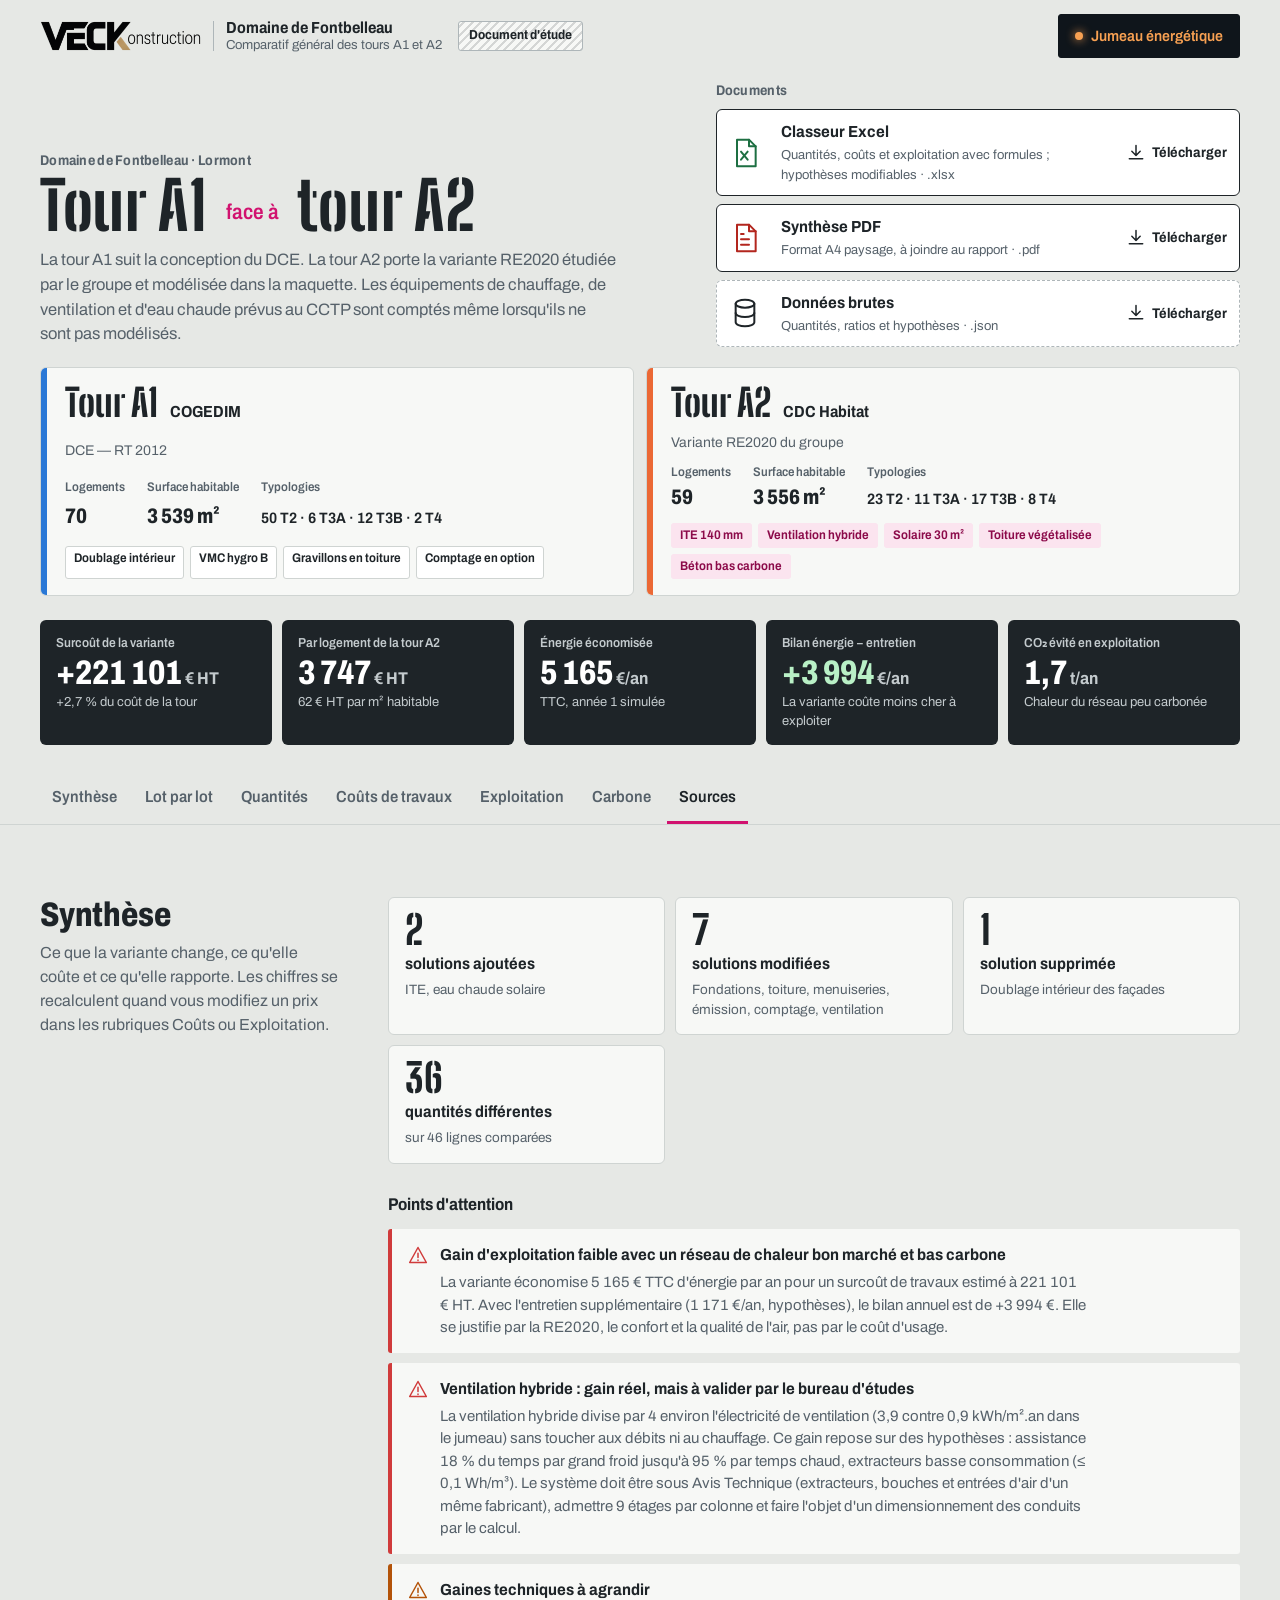
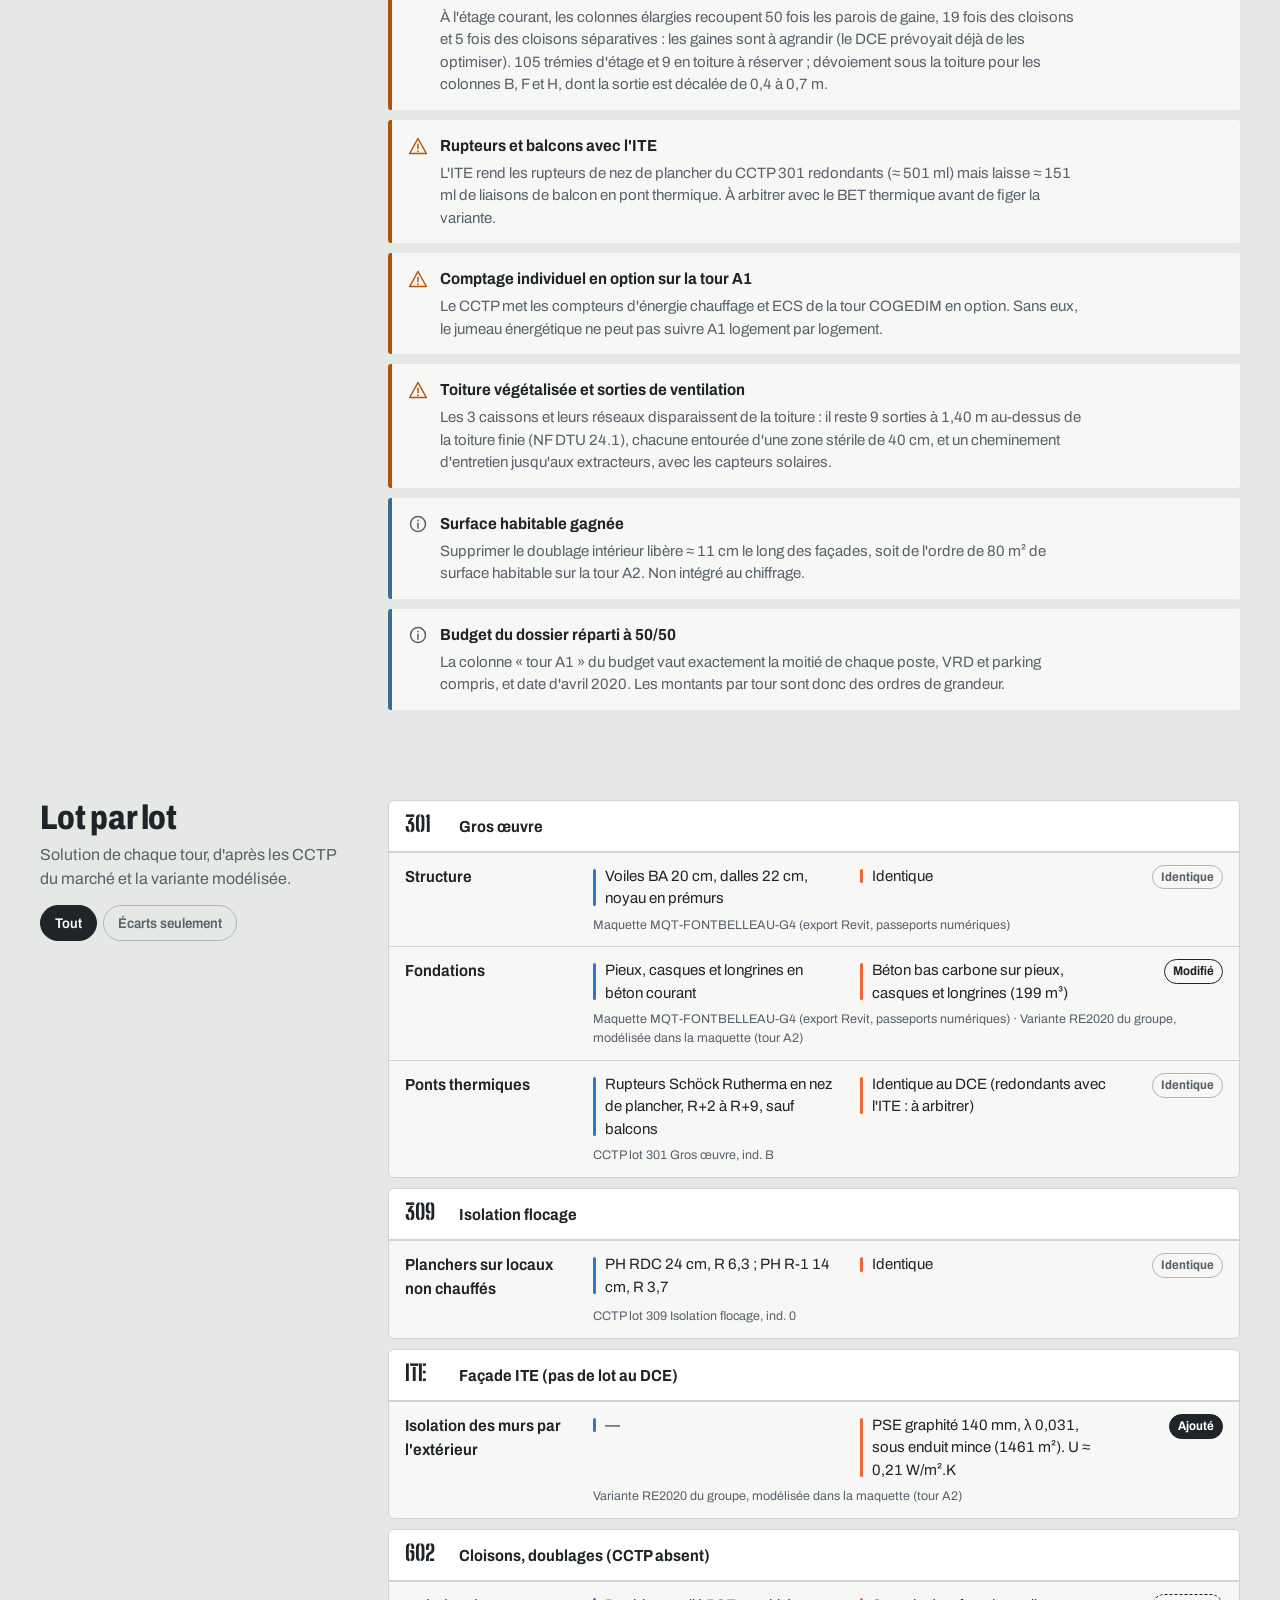
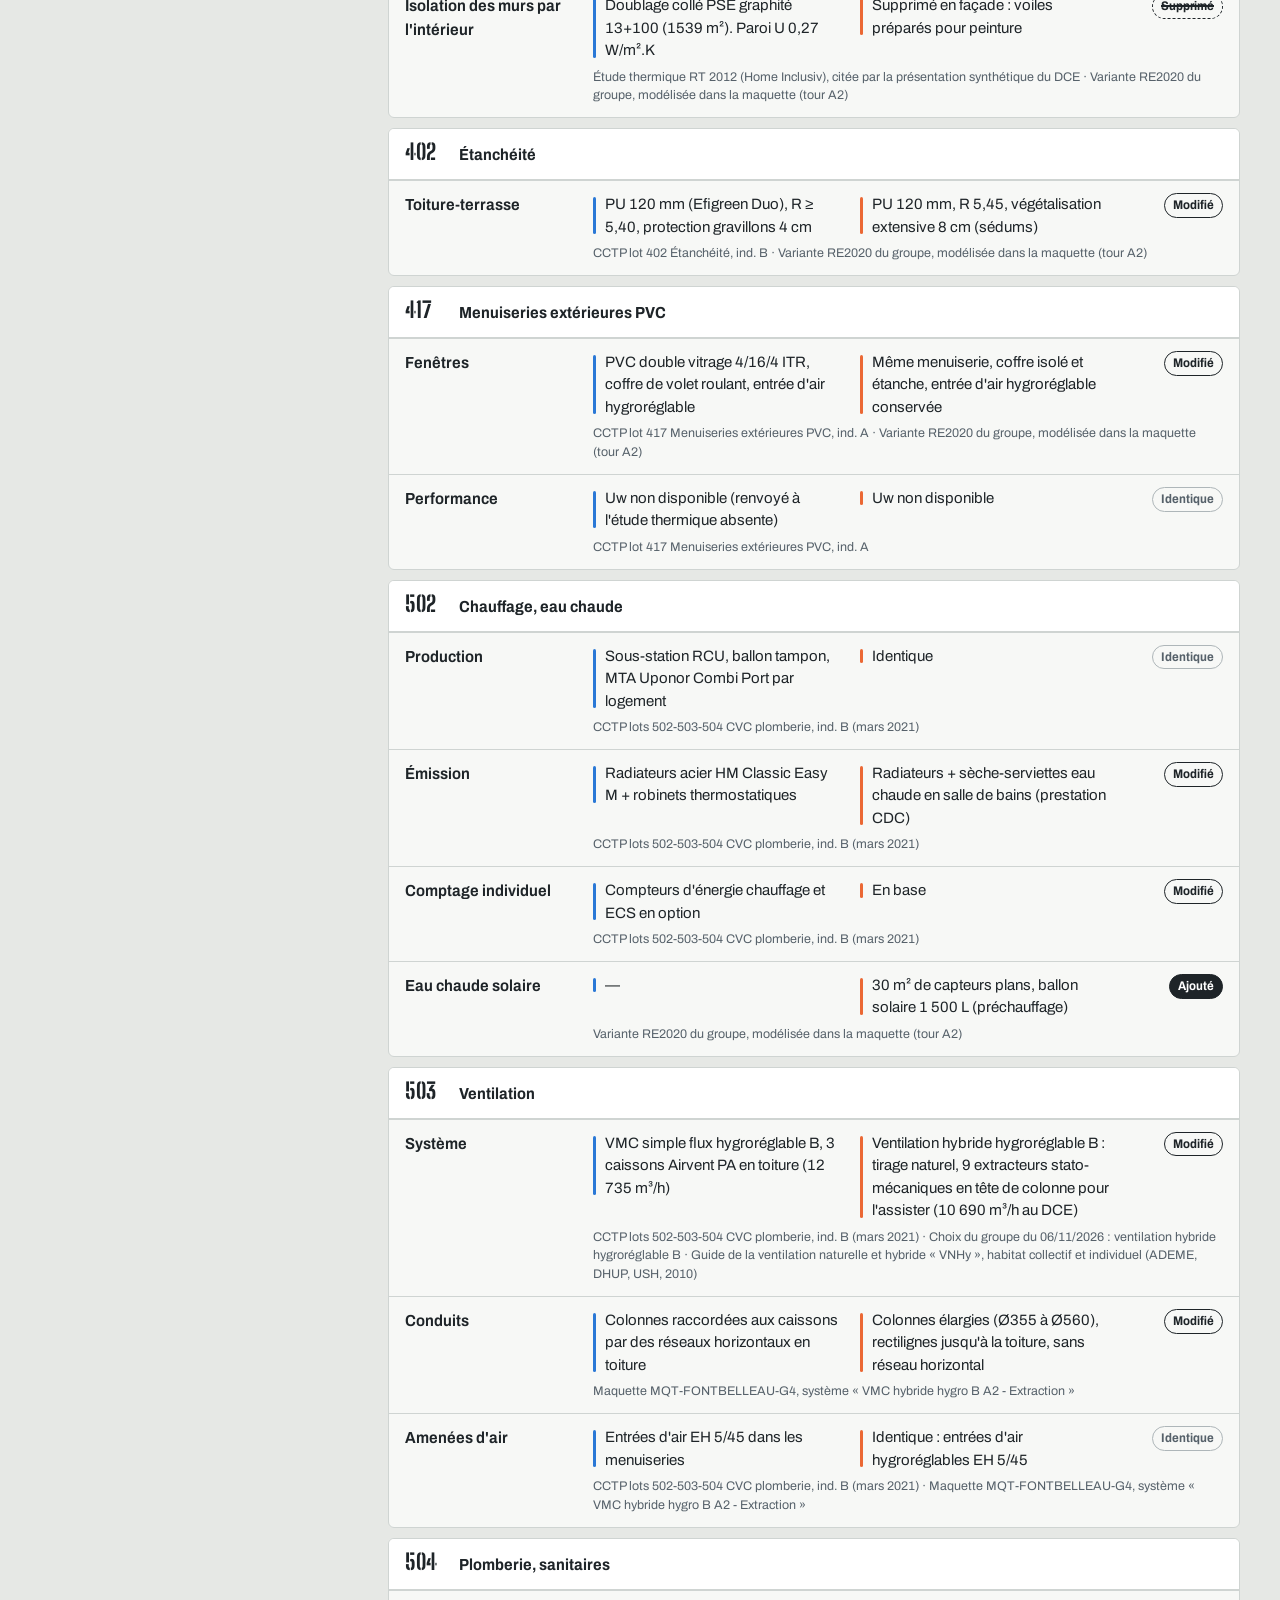
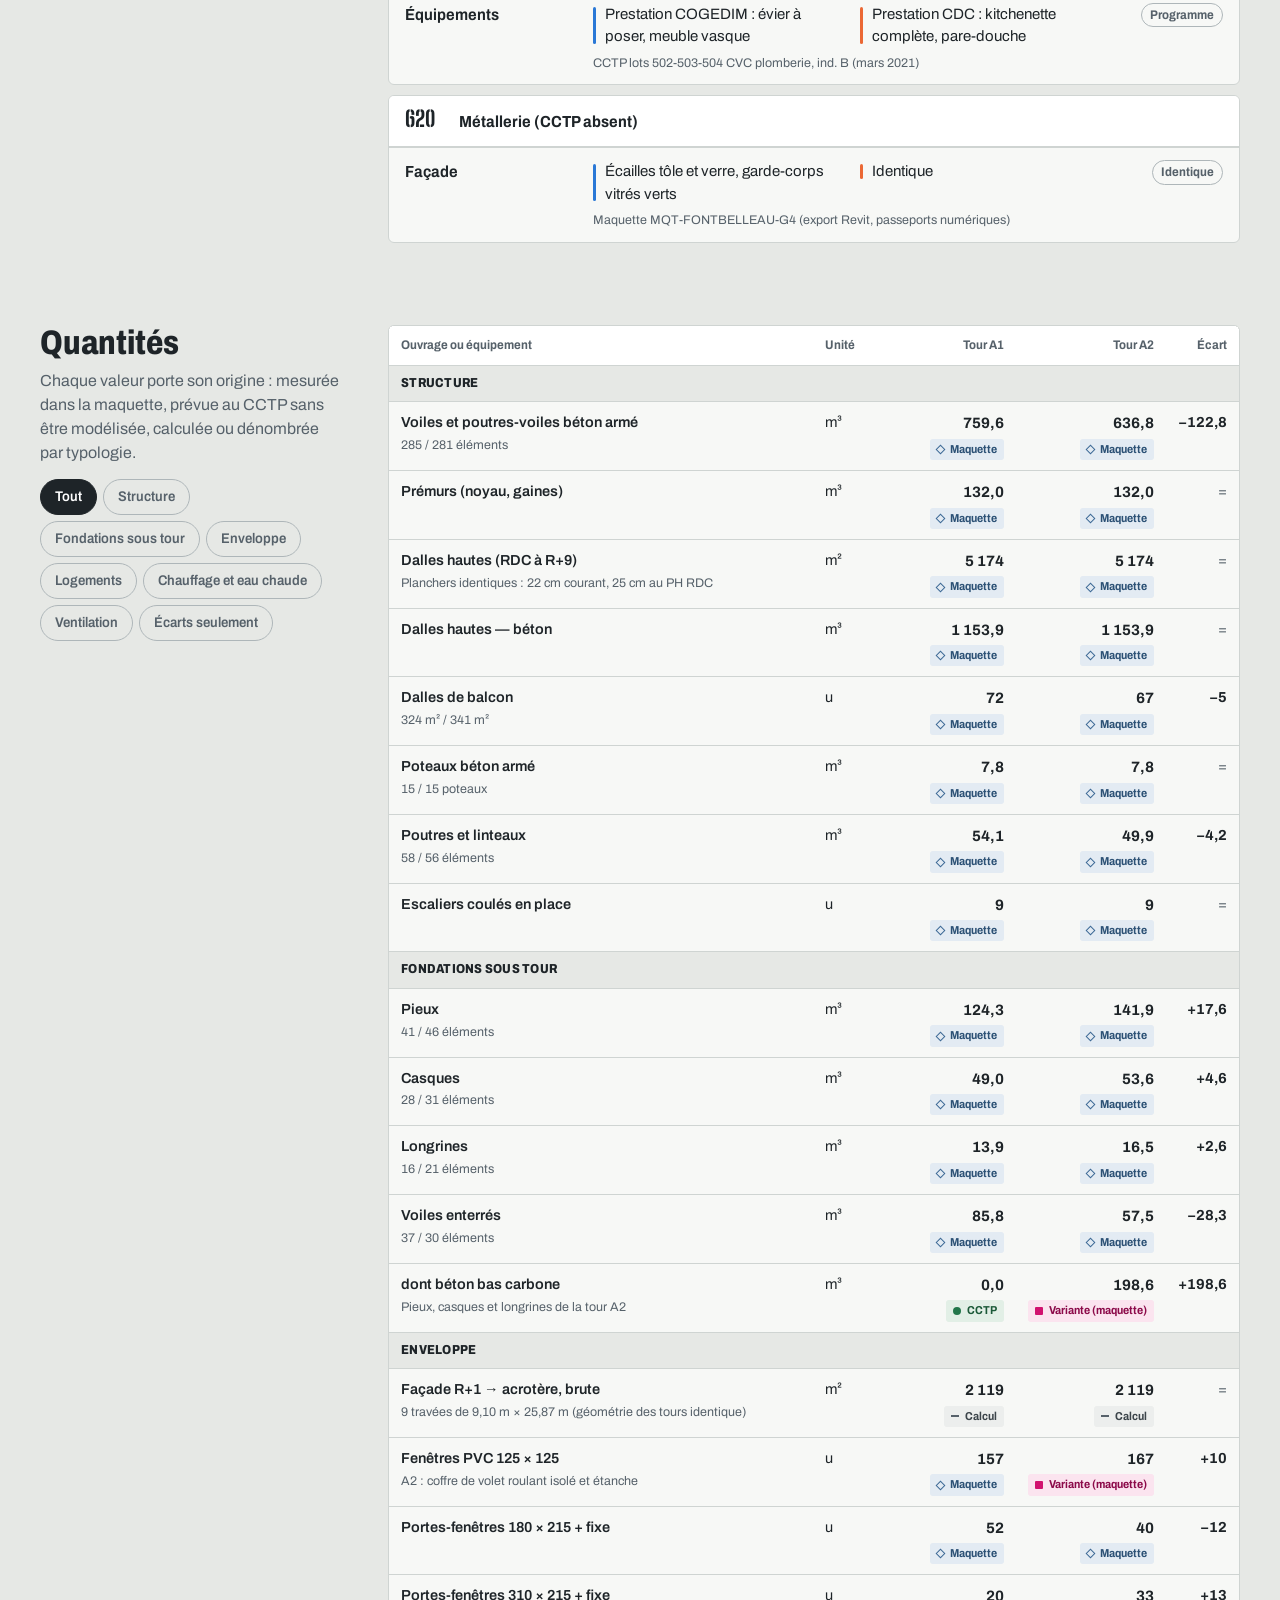
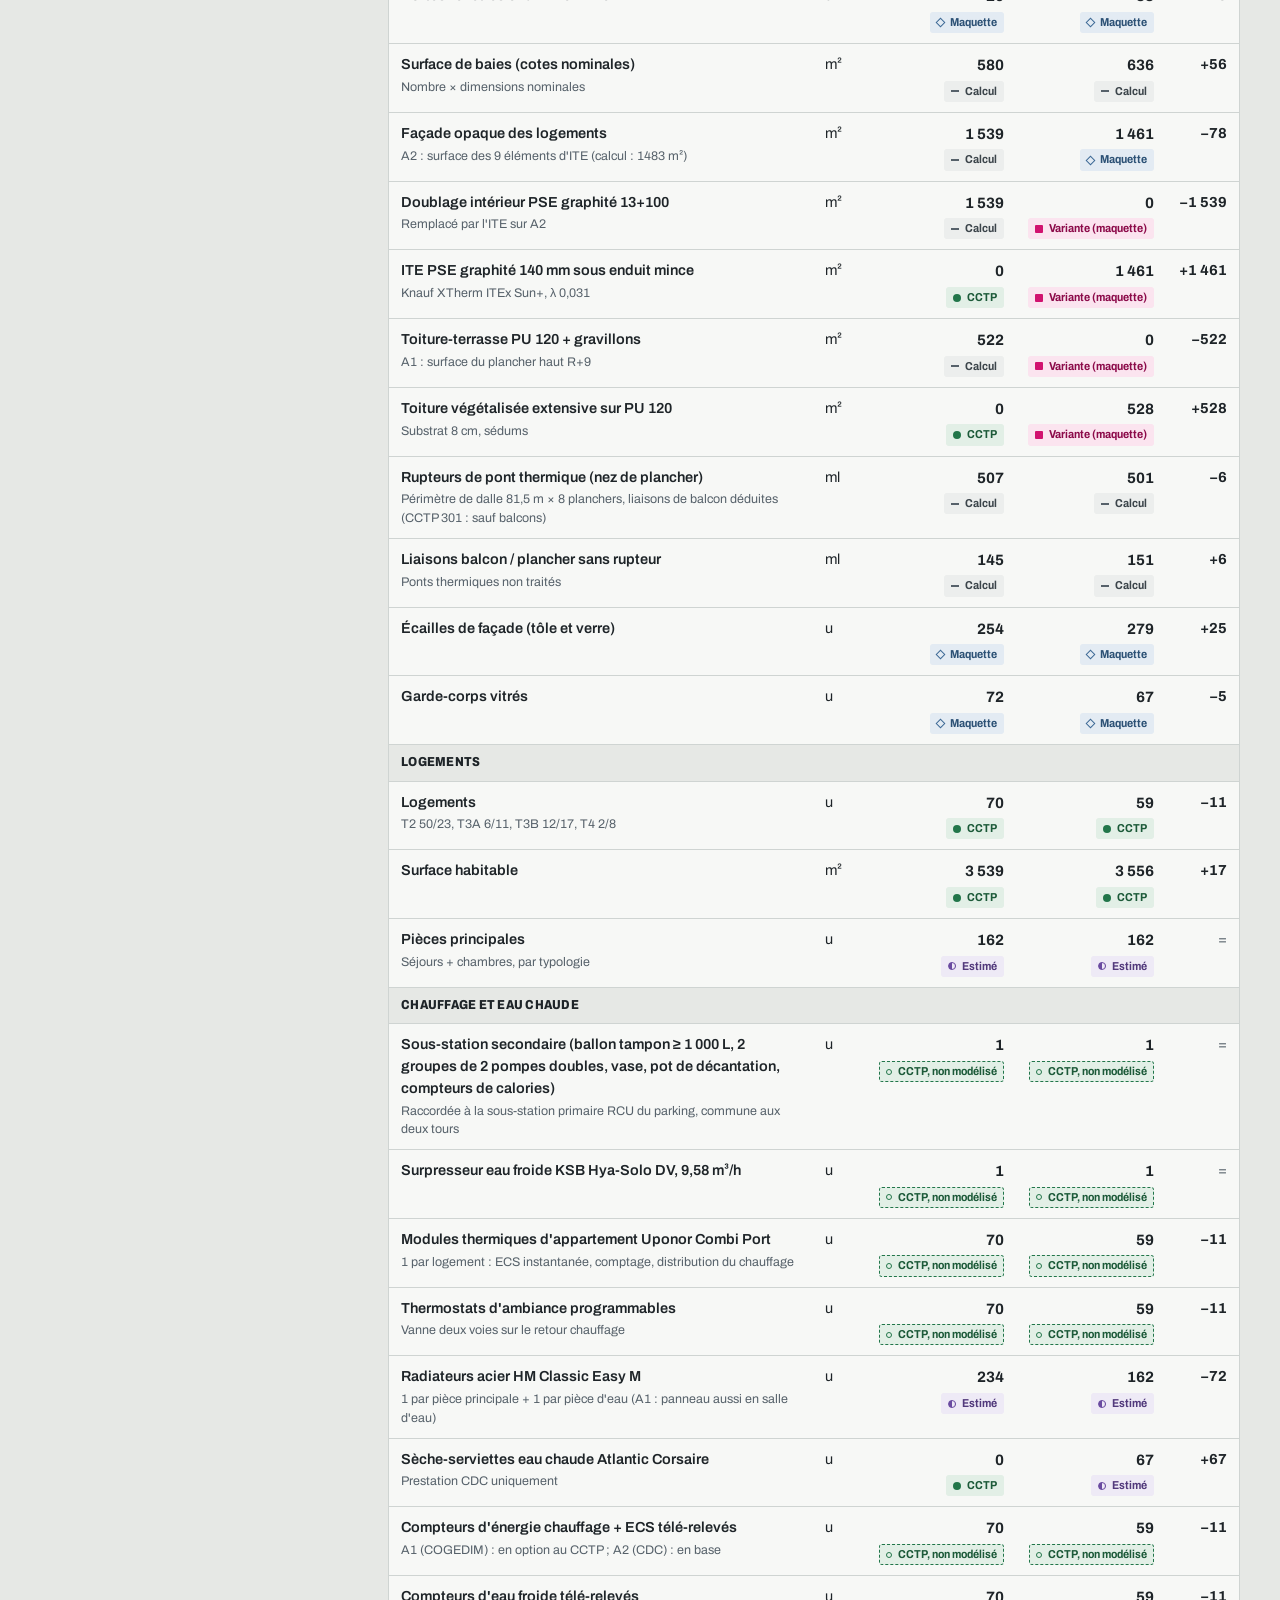
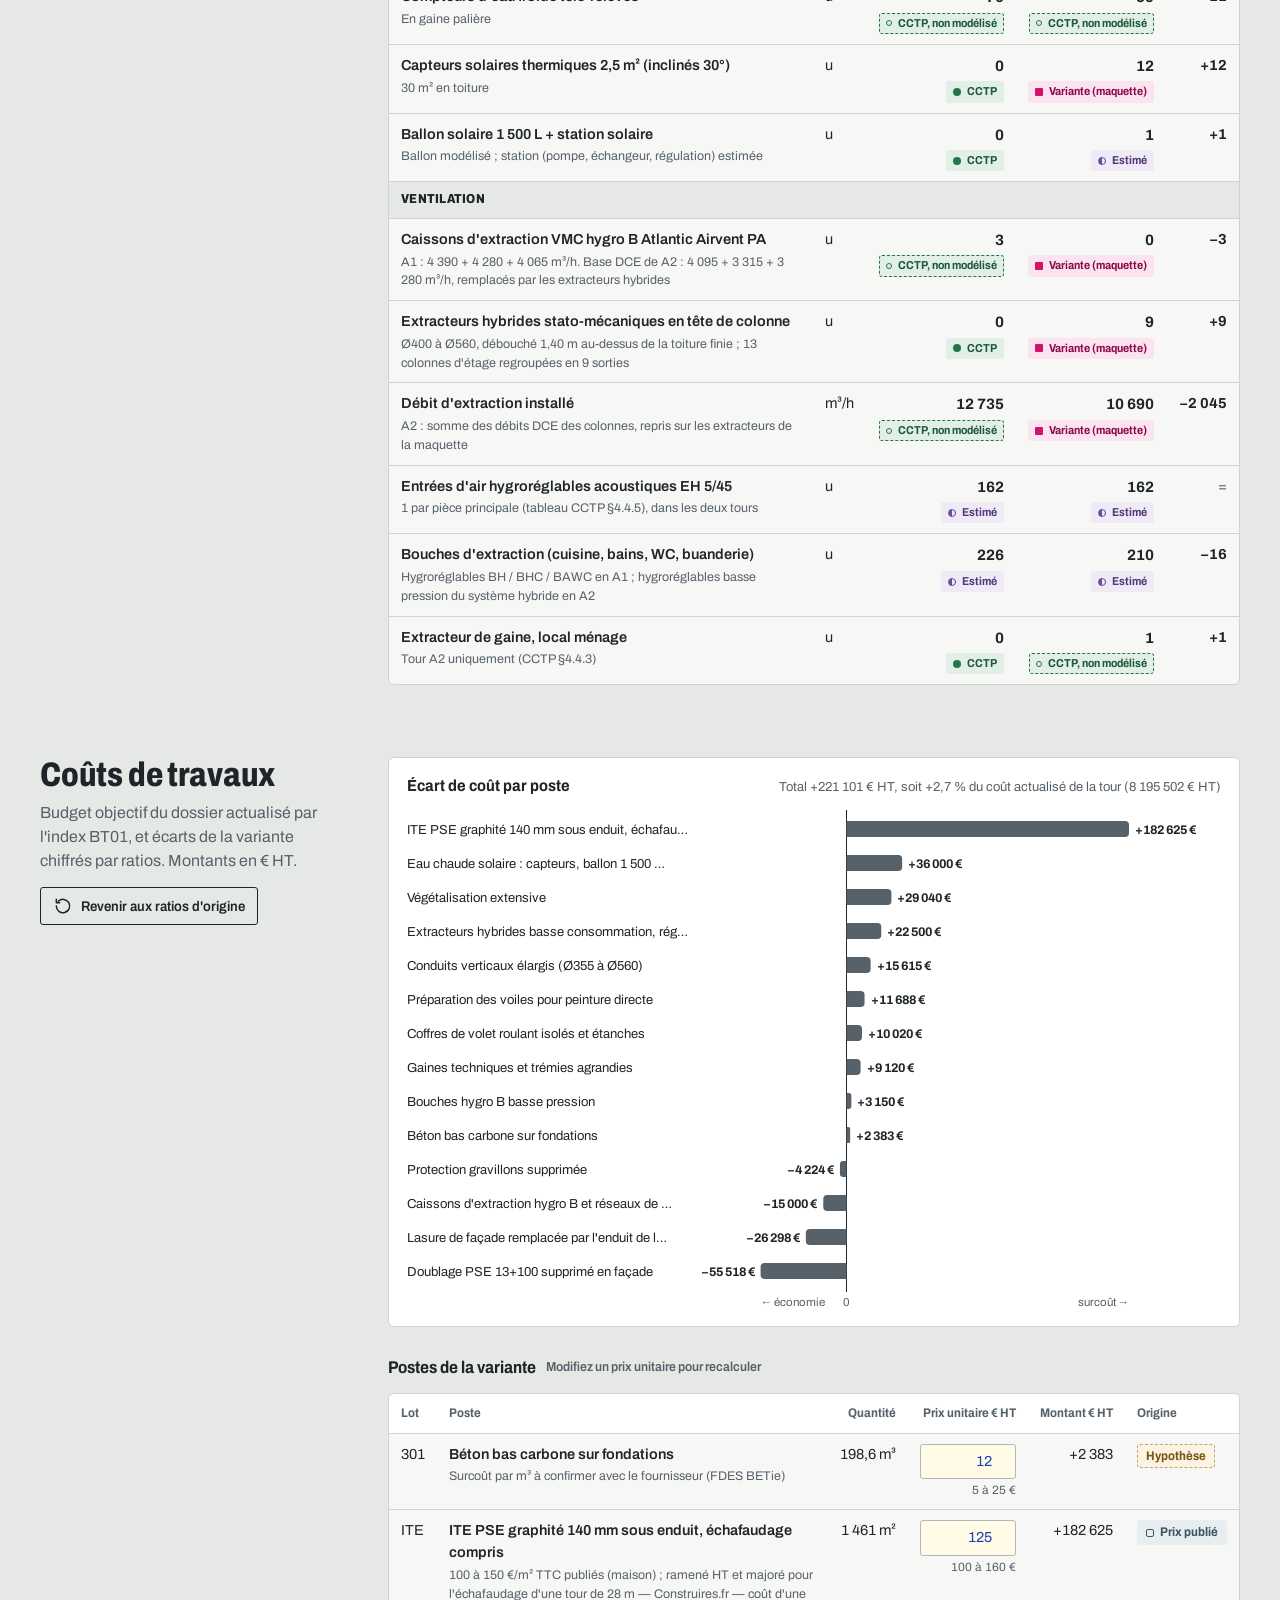
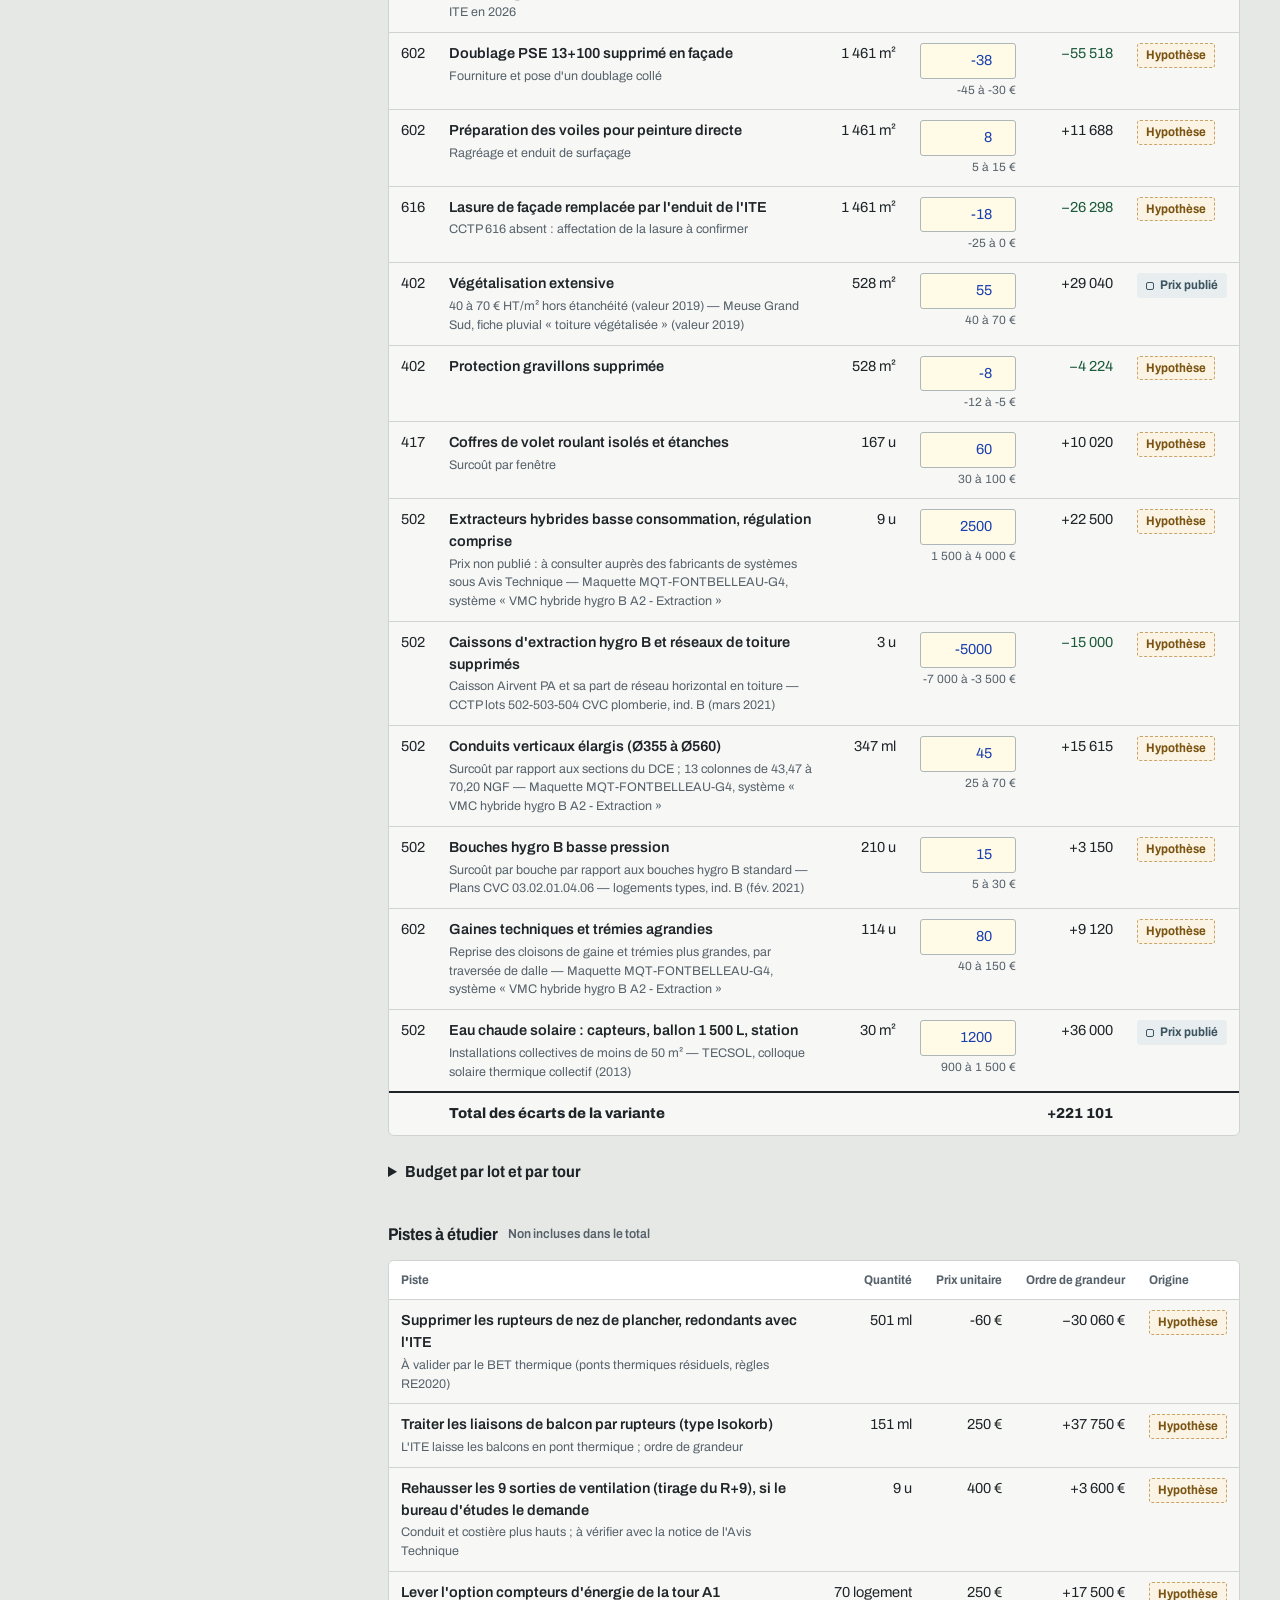
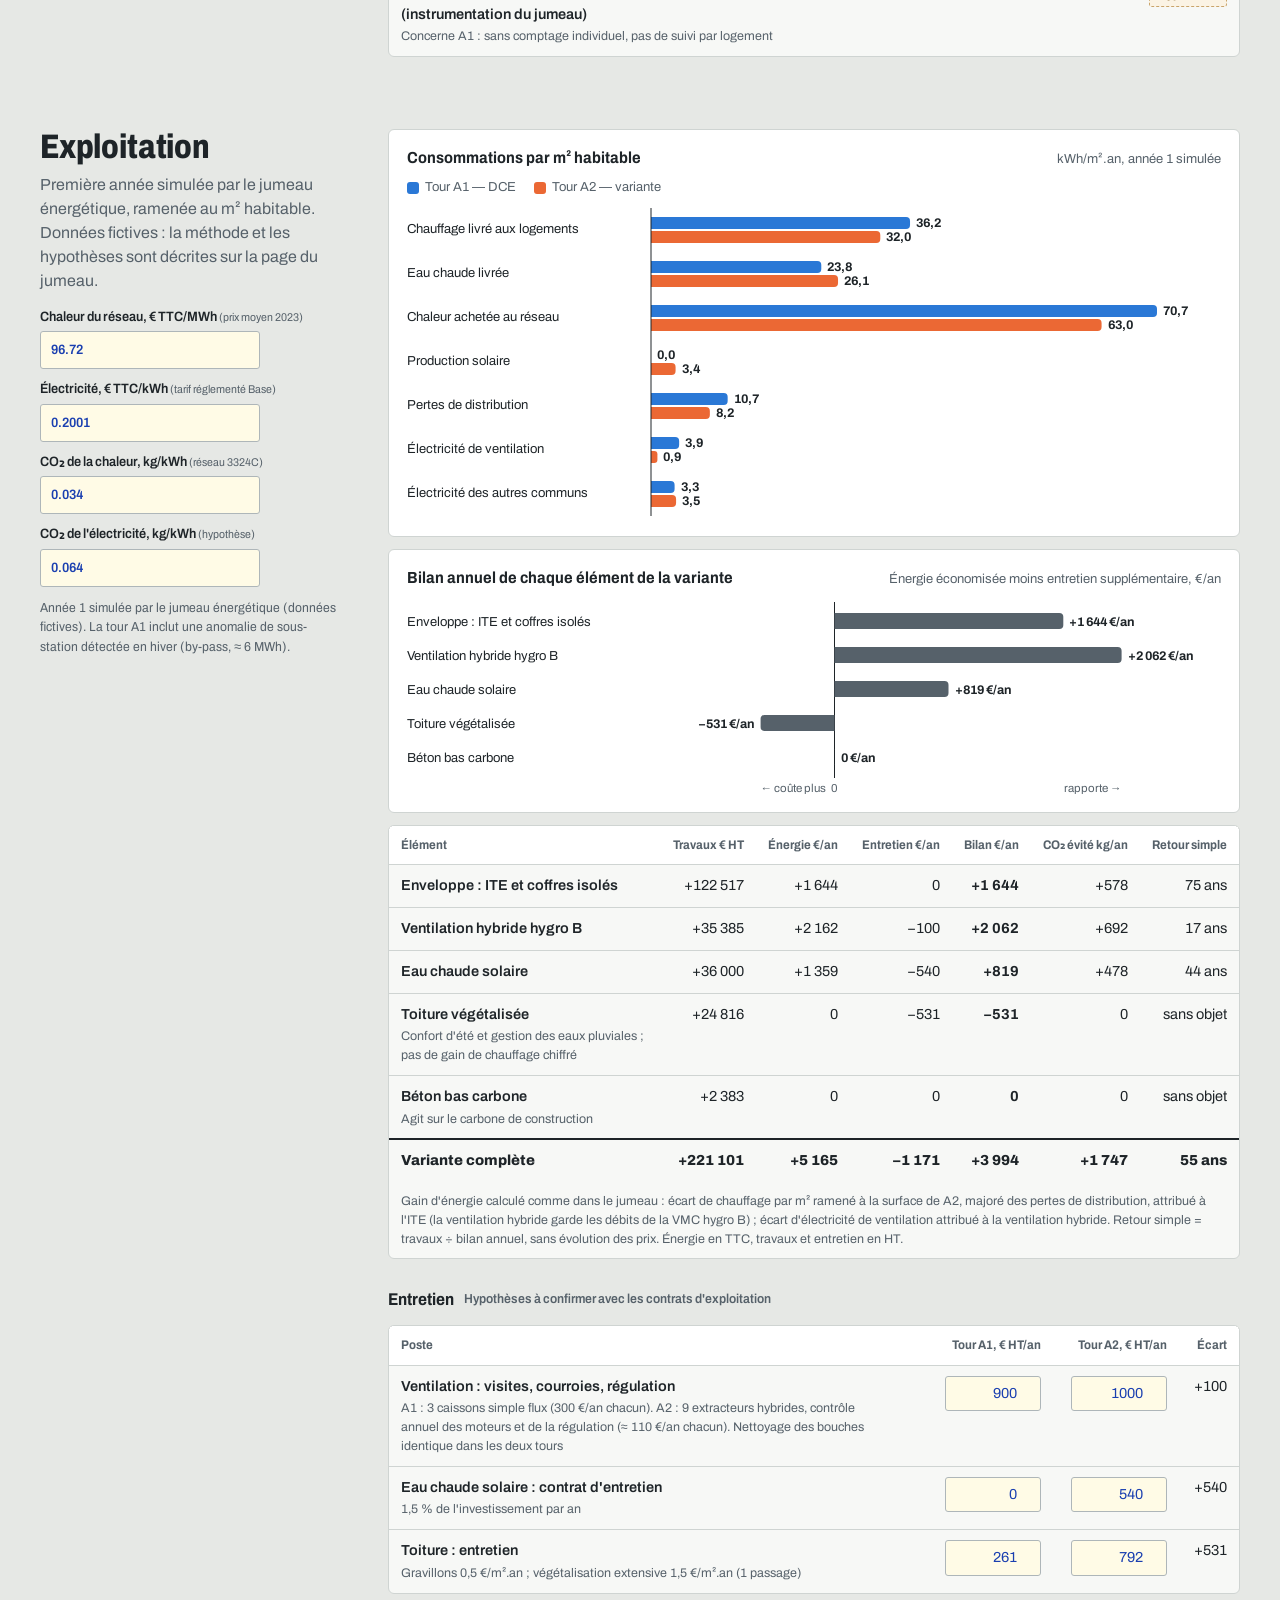
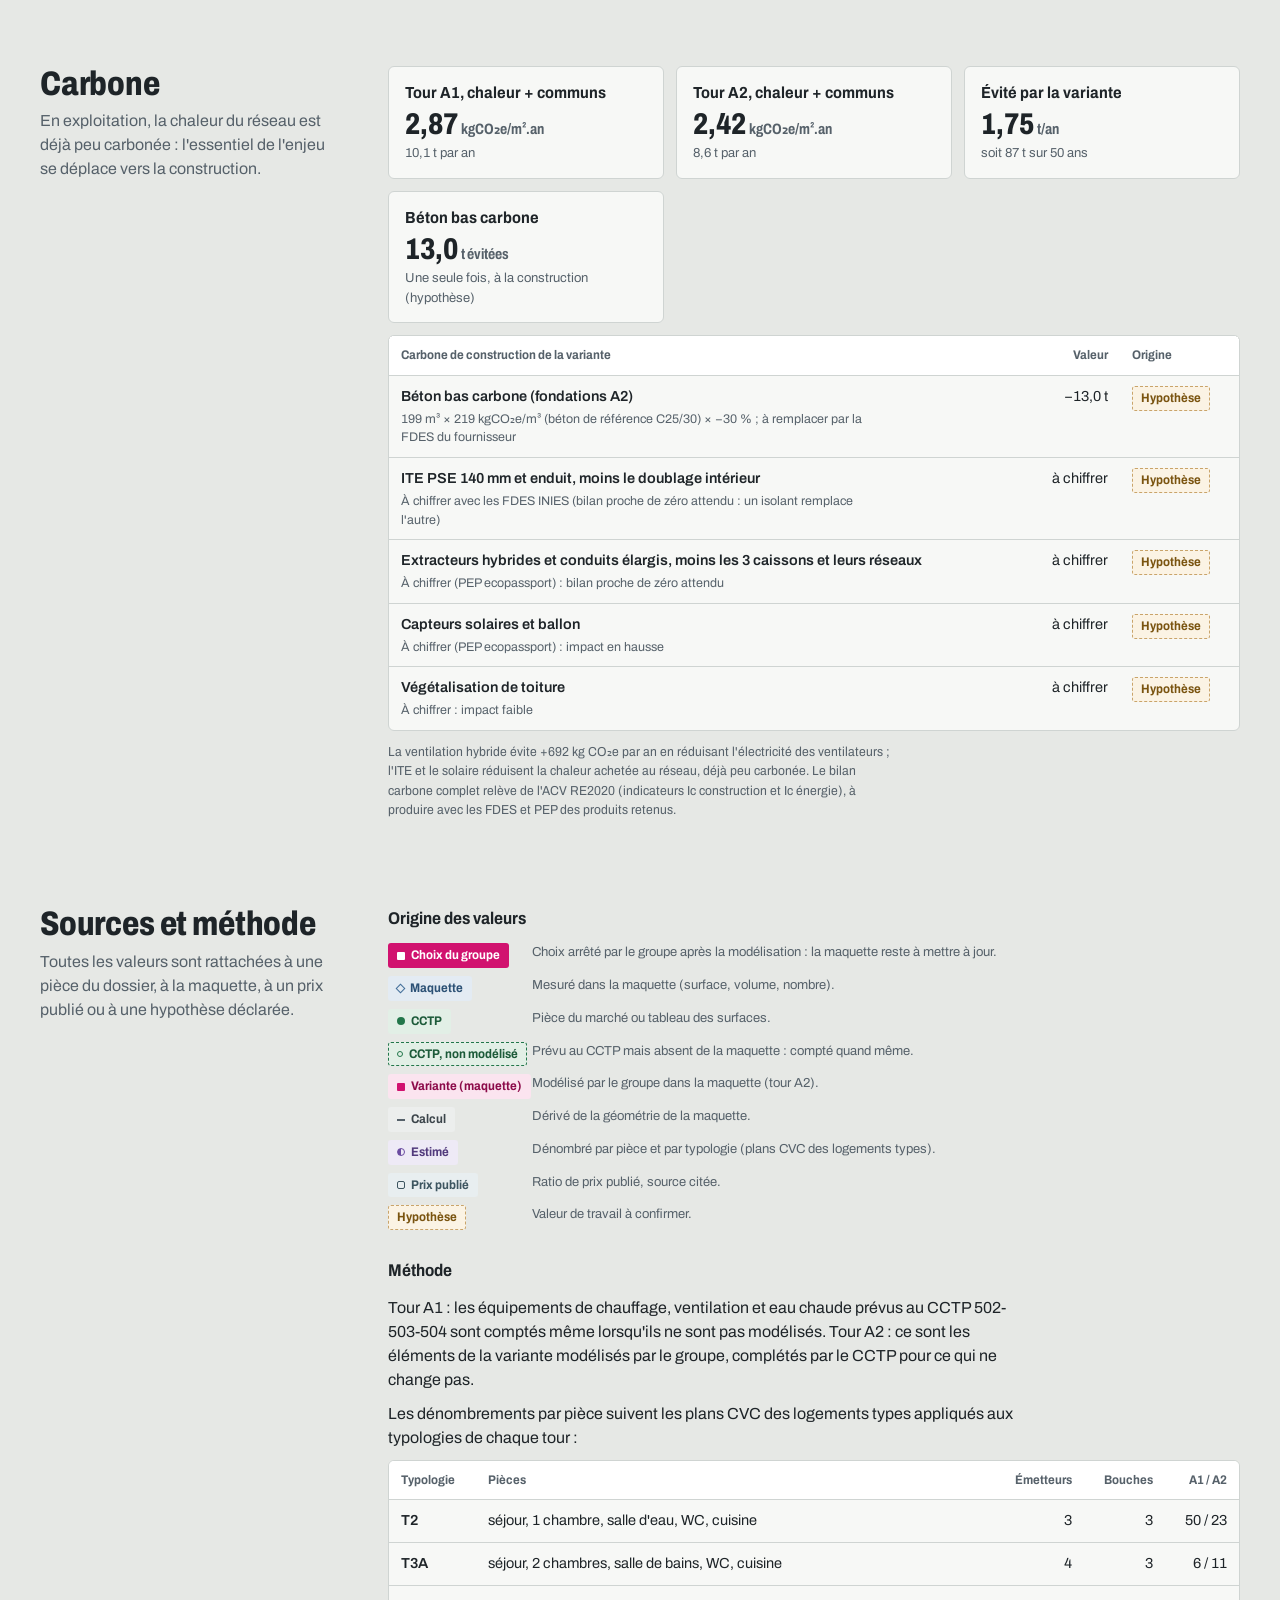
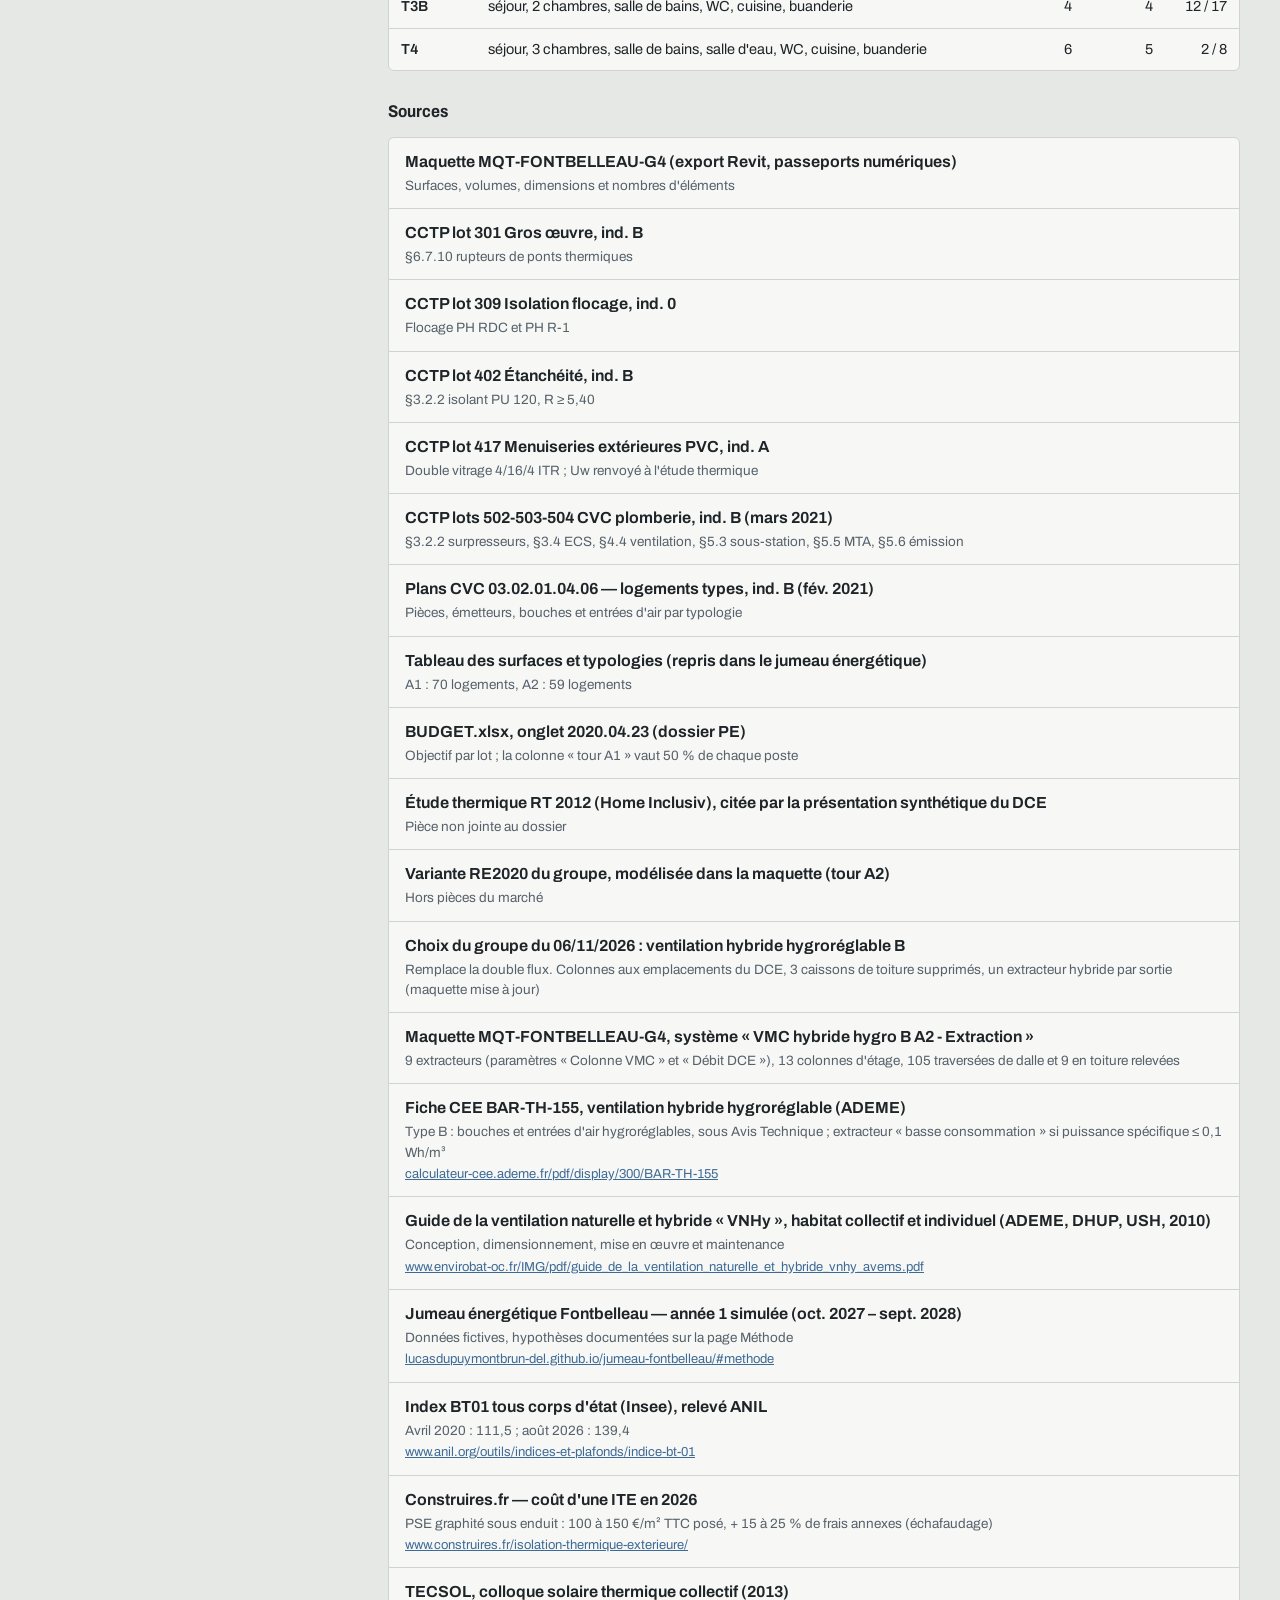
==== comparatif/index.html @ c438acf1 "Jumeau énergétique et comparatif A1 / A2 sur leur propre site, ventilation hybride en tour A2 Co-Aut" ====
<!doctype html>
<html lang="fr">
<head>
<meta charset="utf-8">
<meta name="viewport" content="width=device-width, initial-scale=1, viewport-fit=cover">
<title>Comparatif tours A1 / A2 — Domaine de Fontbelleau</title>
<meta name="description" content="Comparatif général des tours A1 (conception DCE) et A2 (variante RE2020) : solutions lot par lot, quantités, coûts de travaux, exploitation et carbone. Documents téléchargeables.">
<meta name="theme-color" content="#e6e8e5">
<link rel="icon" href="../assets/img/favicon.svg" type="image/svg+xml">
<link rel="preload" href="../assets/fonts/archivo-wdth.woff2" as="font" type="font/woff2" crossorigin>
<link rel="stylesheet" href="../assets/css/app.css">
<link rel="stylesheet" href="../assets/css/comparatif.css">
<script type="module" src="../assets/js/comparatif.js"></script>
</head>
<body class="cmp-page">
<svg width="0" height="0" style="position:absolute" aria-hidden="true">
  <defs>
    <symbol id="i-layers" viewBox="0 0 24 24"><path d="M12 3l9 5-9 5-9-5z"/><path d="M3 13l9 5 9-5"/></symbol>
    <symbol id="i-download" viewBox="0 0 24 24"><path d="M12 3v12M7 10l5 5 5-5"/><path d="M4 19h16"/></symbol>
    <symbol id="i-xlsx" viewBox="0 0 24 24"><path d="M6 2h9l5 5v15H6z"/><path d="M15 2v5h5"/><path d="M9 11l5 6M14 11l-5 6"/></symbol>
    <symbol id="i-pdf" viewBox="0 0 24 24"><path d="M6 2h9l5 5v15H6z"/><path d="M15 2v5h5"/><path d="M9 13h6M9 17h6M9 9h2"/></symbol>
    <symbol id="i-data" viewBox="0 0 24 24"><ellipse cx="12" cy="5" rx="7" ry="3"/><path d="M5 5v14c0 1.7 3.1 3 7 3s7-1.3 7-3V5"/><path d="M5 12c0 1.7 3.1 3 7 3s7-1.3 7-3"/></symbol>
    <symbol id="i-alert" viewBox="0 0 24 24"><path d="M12 3l10 18H2z"/><path d="M12 10v5M12 18v.5"/></symbol>
    <symbol id="i-info" viewBox="0 0 24 24"><circle cx="12" cy="12" r="9"/><path d="M12 11v6M12 7.5v.5"/></symbol>
    <symbol id="i-reset" viewBox="0 0 24 24"><path d="M4 12a8 8 0 1 0 2.4-5.7"/><path d="M4 4v4h4"/></symbol>
  </defs>
</svg>
<a class="skip" href="#synthese">Aller au contenu</a>

<header class="topbar">
  <a class="brand" href="../">
    <img class="brand-logo" src="../assets/img/veck-construction-640.png" width="640" height="119" alt="Veck Construction">
    <span class="brand-sep" aria-hidden="true"></span>
    <span class="brand-text"><span class="brand-name"><span class="hide-s">Domaine de </span>Fontbelleau</span><span class="brand-sub">Comparatif général des tours A1 et A2</span></span>
  </a>
  <span class="demo-flag" title="Coûts estimés par ratios, exploitation simulée (données fictives)">Document d'étude</span>
  <div class="account">
    <a class="btn btn-quiet btn-energie" href="../"><span>Jumeau énergétique</span></a>
  </div>
</header>

<main id="main">
  <section class="cmp-hero" aria-labelledby="cmp-title">
    <div class="cmp-intro">
      <p class="cmp-kicker">Domaine de Fontbelleau · Lormont</p>
      <h1 class="mark cmp-h1" id="cmp-title"><span class="nw">Tour A1</span> <span class="cmp-vs">face à</span> <span class="nw">tour A2</span></h1>
      <p class="cmp-lead">La tour A1 suit la conception du DCE. La tour A2 porte la variante RE2020 étudiée par le groupe et modélisée dans la maquette. Les équipements de chauffage, de ventilation et d'eau chaude prévus au CCTP sont comptés même lorsqu'ils ne sont pas modélisés.</p>
    </div>
    <div class="cmp-towers" data-bind="towers"></div>
    <div class="cmp-docs" aria-labelledby="h-docs">
      <h2 class="cmp-docs-h" id="h-docs">Documents</h2>
      <ul class="cmp-doclist" data-bind="docs"></ul>
    </div>
  </section>

  <div class="cmp-kpis" data-bind="kpis" aria-live="polite"></div>

  <nav class="secnav" aria-label="Rubriques du comparatif">
    <ul>
      <li><a href="#synthese">Synthèse</a></li>
      <li><a href="#lots">Lot par lot</a></li>
      <li><a href="#quantites">Quantités</a></li>
      <li><a href="#couts">Coûts de travaux</a></li>
      <li><a href="#exploitation">Exploitation</a></li>
      <li><a href="#carbone">Carbone</a></li>
      <li><a href="#sources">Sources</a></li>
    </ul>
  </nav>

  <section class="sec" id="synthese" aria-labelledby="h-synthese">
    <div class="sec-head">
      <h2 id="h-synthese">Synthèse</h2>
      <p>Ce que la variante change, ce qu'elle coûte et ce qu'elle rapporte. Les chiffres se recalculent quand vous modifiez un prix dans les rubriques Coûts ou Exploitation.</p>
    </div>
    <div class="sec-body">
      <div class="cmp-changes" data-bind="changes"></div>
      <h3 class="sub">Points d'attention</h3>
      <div class="warnings" data-bind="attention"></div>
    </div>
  </section>

  <section class="sec" id="lots" aria-labelledby="h-lots">
    <div class="sec-head">
      <h2 id="h-lots">Lot par lot</h2>
      <p>Solution de chaque tour, d'après les CCTP du marché et la variante modélisée.</p>
      <div class="cmp-filter" role="group" aria-label="Lignes affichées">
        <button type="button" class="chip-btn" data-lots="all" aria-pressed="true">Tout</button>
        <button type="button" class="chip-btn" data-lots="diff" aria-pressed="false">Écarts seulement</button>
      </div>
    </div>
    <div class="sec-body" data-bind="lots"></div>
  </section>

  <section class="sec" id="quantites" aria-labelledby="h-qte">
    <div class="sec-head">
      <h2 id="h-qte">Quantités</h2>
      <p>Chaque valeur porte son origine : mesurée dans la maquette, prévue au CCTP sans être modélisée, calculée ou dénombrée par typologie.</p>
      <div class="cmp-filter" role="group" aria-label="Groupe affiché" data-bind="qte-filter"></div>
    </div>
    <div class="sec-body" data-bind="quantites"></div>
  </section>

  <section class="sec" id="couts" aria-labelledby="h-couts">
    <div class="sec-head">
      <h2 id="h-couts">Coûts de travaux</h2>
      <p>Budget objectif du dossier actualisé par l'index BT01, et écarts de la variante chiffrés par ratios. Montants en € HT.</p>
      <button type="button" class="btn btn-line btn-s" data-act="reset-couts"><svg class="ico"><use href="#i-reset"/></svg>Revenir aux ratios d'origine</button>
    </div>
    <div class="sec-body">
      <div class="card chart-card">
        <div class="cc-head"><h3>Écart de coût par poste</h3><p data-bind="couts-sub"></p></div>
        <div class="chart" data-bind="couts-chart"></div>
      </div>
      <h3 class="sub">Postes de la variante <span class="cmp-hint">Modifiez un prix unitaire pour recalculer</span></h3>
      <div class="table-wrap"><table class="cmp-table cmp-postes" data-bind="postes"></table></div>
      <details class="cmp-details">
        <summary>Budget par lot et par tour</summary>
        <div class="table-wrap"><table class="cmp-table" data-bind="budget"></table></div>
      </details>
      <h3 class="sub">Pistes à étudier <span class="cmp-hint">Non incluses dans le total</span></h3>
      <div class="table-wrap"><table class="cmp-table" data-bind="pistes"></table></div>
    </div>
  </section>

  <section class="sec" id="exploitation" aria-labelledby="h-exp">
    <div class="sec-head">
      <h2 id="h-exp">Exploitation</h2>
      <p>Première année simulée par le jumeau énergétique, ramenée au m² habitable. Données fictives : la méthode et les hypothèses sont décrites sur la page du jumeau.</p>
      <form class="cmp-form" data-bind="prix-form" onsubmit="return false"></form>
    </div>
    <div class="sec-body">
      <div class="card chart-card">
        <div class="cc-head"><h3>Consommations par m² habitable</h3><p>kWh/m².an, année 1 simulée</p></div>
        <div class="chart" data-bind="conso-chart"></div>
      </div>
      <div class="card chart-card">
        <div class="cc-head"><h3>Bilan annuel de chaque élément de la variante</h3><p>Énergie économisée moins entretien supplémentaire, €/an</p></div>
        <div class="chart" data-bind="gains-chart"></div>
      </div>
      <div class="table-wrap"><table class="cmp-table" data-bind="gains"></table></div>
      <h3 class="sub">Entretien <span class="cmp-hint">Hypothèses à confirmer avec les contrats d'exploitation</span></h3>
      <div class="table-wrap"><table class="cmp-table" data-bind="maint"></table></div>
    </div>
  </section>

  <section class="sec" id="carbone" aria-labelledby="h-co2">
    <div class="sec-head">
      <h2 id="h-co2">Carbone</h2>
      <p>En exploitation, la chaleur du réseau est déjà peu carbonée : l'essentiel de l'enjeu se déplace vers la construction.</p>
    </div>
    <div class="sec-body" data-bind="carbone"></div>
  </section>

  <section class="sec" id="sources" aria-labelledby="h-src">
    <div class="sec-head">
      <h2 id="h-src">Sources et méthode</h2>
      <p>Toutes les valeurs sont rattachées à une pièce du dossier, à la maquette, à un prix publié ou à une hypothèse déclarée.</p>
    </div>
    <div class="sec-body" data-bind="sources"></div>
  </section>

  <footer class="cmp-foot">
    <p>Domaine de Fontbelleau — comparatif généré le <span data-bind="gen-date">…</span>. Document d'étude du groupe MP2-BC1-P3 : coûts estimés par ratios, exploitation simulée (données fictives).</p>
  </footer>
</main>
<div class="cmp-tip" data-bind="tip" role="tooltip" hidden></div>
</body>
</html>
---- assets/css/app.css ----
/* Passeport numérique d'ouvrage — feuille de style
   Matière : béton de chantier, encre graphite, marquage au traceur rose. */

@font-face {
  font-family: 'Archivo Variable';
  font-style: normal;
  font-display: swap;
  font-weight: 100 900;
  font-stretch: 62% 125%;
  src: url(../fonts/archivo-wdth.woff2) format('woff2-variations'), url(../fonts/archivo-wdth.woff2) format('woff2');
}
@font-face {
  font-family: 'Big Shoulders Stencil Display';
  font-style: normal;
  font-display: swap;
  font-weight: 800;
  src: url(../fonts/bss-800.woff2) format('woff2');
}

:root {
  --beton: #e6e8e5;
  --papier: #f7f8f6;
  --blanc: #ffffff;
  --graphite: #1e2428;
  --ardoise: #56616a;
  --gris: #8a949b;
  --trait: #cfd4d2;
  --trait-fort: #aeb6b9;
  --traceur: #d1126f;
  --traceur-fond: #fbe4ef;
  --vert: #22764a;
  --orange: #b35309;
  --bleu: #3e6a96;

  --ph-achat: #3e6a96;   --ph-achat-l: #9cb8d4;
  --ph-usine: #6a4ba0;   --ph-usine-l: #b6a6da;
  --ph-chantier: #b35309; --ph-chantier-l: #e8b27c;
  --ph-fin: #22764a;     --ph-fin-l: #8cc7a1;

  --hatch: repeating-linear-gradient(-45deg, rgba(30, 36, 40, .16) 0 2px, transparent 2px 6px);
  --hatch-pink: repeating-linear-gradient(-45deg, rgba(209, 18, 111, .22) 0 2px, transparent 2px 6px);

  --font: 'Archivo Variable', 'Archivo', 'Helvetica Neue', Arial, sans-serif;
  --mark: 'Big Shoulders Stencil Display', 'Archivo Variable', Impact, sans-serif;

  --r-s: 3px;
  --r-m: 6px;
  --wrap: 1320px;
  --gut: clamp(16px, 4vw, 40px);
}

*, *::before, *::after { box-sizing: border-box; }
html { -webkit-text-size-adjust: 100%; scroll-padding-top: 64px; }
body {
  margin: 0;
  font-family: var(--font);
  font-size: 16px;
  line-height: 1.5;
  color: var(--graphite);
  background: var(--beton);
  font-variant-numeric: tabular-nums;
  -webkit-font-smoothing: antialiased;
}
img, svg { display: block; max-width: 100%; }
button, input, select, textarea { font: inherit; color: inherit; }
a { color: inherit; }
:focus-visible { outline: 3px solid var(--traceur); outline-offset: 2px; border-radius: 2px; }
.vh, .vh-s { position: absolute !important; width: 1px; height: 1px; overflow: hidden; clip: rect(0 0 0 0); white-space: nowrap; }
@media (min-width: 900px) { .vh-s { position: static !important; width: auto; height: auto; clip: auto; } }
.skip { position: absolute; left: -999px; top: 8px; background: var(--graphite); color: #fff; padding: 8px 12px; z-index: 100; }
.skip:focus { left: 8px; }
.ico { width: 20px; height: 20px; fill: none; stroke: currentColor; stroke-width: 1.8; stroke-linecap: round; stroke-linejoin: round; flex: none; }

/* ---------- boutons ---------- */
.btn {
  display: inline-flex; align-items: center; gap: 8px;
  min-height: 44px; padding: 0 16px;
  border-radius: var(--r-s); border: 1.5px solid transparent;
  font-weight: 600; font-stretch: 92%; font-size: 15px; text-decoration: none;
  cursor: pointer; background: none; white-space: nowrap;
}
.btn-ink { background: var(--graphite); color: #fff; }
.btn-ink:hover { background: #333c42; }
.btn-line { border-color: var(--graphite); }
.btn-line:hover { background: var(--blanc); }
.btn-quiet { color: var(--ardoise); }
.btn-quiet:hover { color: var(--graphite); background: rgba(30, 36, 40, .06); }
.btn-s { min-height: 38px; padding: 0 12px; font-size: 14px; }
.btn[hidden], label.btn[hidden] { display: none; }
.chip-btn {
  min-height: 36px; padding: 0 14px; border-radius: 999px; border: 1.5px solid var(--trait-fort);
  background: transparent; font-weight: 600; font-size: 14px; font-stretch: 92%; cursor: pointer; color: var(--ardoise);
}
.chip-btn[aria-pressed="true"] { background: var(--graphite); border-color: var(--graphite); color: #fff; }

/* ---------- barre du haut ---------- */
.topbar {
  display: flex; align-items: center; gap: 16px;
  max-width: var(--wrap); margin: 0 auto; padding: 14px var(--gut);
}
.brand { display: flex; align-items: center; gap: 12px; text-decoration: none; min-width: 0; }
.brand-logo { height: 30px; width: auto; flex: none; }
.brand-sep { width: 1px; height: 30px; background: var(--trait-fort); flex: none; }
.brand-text { display: flex; flex-direction: column; line-height: 1.15; min-width: 0; }
.brand-name { font-weight: 700; font-stretch: 88%; font-size: 16px; white-space: nowrap; overflow: hidden; text-overflow: ellipsis; }
.brand-sub { font-size: 13px; color: var(--ardoise); }
.demo-flag {
  font-size: 13px; font-weight: 700; font-stretch: 90%; padding: 4px 10px; border-radius: var(--r-s);
  background: var(--hatch), var(--papier); border: 1px solid var(--trait-fort); white-space: nowrap;
}
.account { margin-left: auto; display: flex; gap: 4px; }
#btn-login[data-state="in"] { color: var(--graphite); }
@media (max-width: 380px) { .brand-sep, .brand-text { display: none; } }
@media (max-width: 620px) {
  .brand-sub, .demo-flag { display: none; }
  .brand-logo { height: 22px; }
  .brand-sep { height: 24px; }
  .brand-name { font-size: 14px; }
  .hide-s { display: none; }
  .account .btn span { position: absolute; width: 1px; height: 1px; overflow: hidden; clip: rect(0 0 0 0); }
  .account .btn { padding: 0 10px; }
}

/* ---------- héros ---------- */
.hero {
  max-width: var(--wrap); margin: 0 auto; padding: 0 var(--gut) 28px;
  display: grid; gap: 20px;
}
@media (min-width: 1000px) {
  .hero { grid-template-columns: minmax(380px, 5fr) 7fr; align-items: stretch; }
}
.plate {
  background: var(--papier); border-radius: var(--r-m);
  border: 1px solid var(--trait);
  padding: clamp(20px, 3vw, 36px);
  display: flex; flex-direction: column; gap: 18px;
}
.plate-context { margin: 0; color: var(--ardoise); font-weight: 600; font-stretch: 90%; }
.plate { container-type: inline-size; }
.mark {
  margin: -6px 0 0; position: relative; white-space: nowrap;
  font-family: var(--mark); font-weight: 800;
  font-size: clamp(58px, 22cqi, 156px); line-height: .86; letter-spacing: .01em;
  color: var(--graphite);
}
.mark > span { position: relative; z-index: 1; }
.spray { position: absolute; left: -2%; bottom: -12px; width: 104%; height: 26px; overflow: visible; z-index: 0; }
.spray path { fill: none; stroke: var(--traceur); stroke-width: 9; stroke-linecap: round; opacity: .9; stroke-dasharray: 420; stroke-dashoffset: 420; }
.ready .spray path { animation: spray .9s cubic-bezier(.6, .1, .3, 1) .2s forwards; }
@keyframes spray { to { stroke-dashoffset: 0; } }
.designation { margin: 4px 0 0; font-size: clamp(18px, 2.2vw, 22px); font-weight: 500; font-stretch: 95%; line-height: 1.3; max-width: 30ch; }

.state { display: grid; gap: 10px; padding-top: 14px; border-top: 1px solid var(--trait); }
.state-head { display: flex; align-items: center; justify-content: space-between; gap: 12px; flex-wrap: wrap; }
.state-label { font-weight: 600; font-stretch: 90%; color: var(--ardoise); }
.pill {
  display: inline-flex; align-items: center; min-height: 32px; padding: 0 14px; border-radius: 999px;
  font-weight: 700; font-stretch: 92%; color: #fff; background: var(--ardoise);
}
.pill.is-fictif { background-image: repeating-linear-gradient(-45deg, rgba(255,255,255,.18) 0 2px, transparent 2px 6px); }
[data-phase="achat"], [data-status="a_commander"], [data-status="commande"] { --ph: var(--ph-achat); --ph-l: var(--ph-achat-l); }
[data-phase="usine"], [data-status="fabrication"], [data-status="pret"] { --ph: var(--ph-usine); --ph-l: var(--ph-usine-l); }
[data-phase="chantier"], [data-status="livre"], [data-status="attente_pose"], [data-status="pose_en_cours"] { --ph: var(--ph-chantier); --ph-l: var(--ph-chantier-l); }
[data-phase="fin"], [data-status="pose"], [data-status="receptionne"] { --ph: var(--ph-fin); --ph-l: var(--ph-fin-l); }
.pill[data-status] { background-color: var(--ph); }
.steps { list-style: none; margin: 0; padding: 0; display: grid; grid-template-columns: repeat(9, 1fr); gap: 4px; }
.steps li { height: 10px; border-radius: 2px; background: var(--trait); }
.steps li.done { background: var(--ph-l); }
.steps li.current { background: var(--ph); box-shadow: 0 0 0 2px var(--papier), 0 0 0 3.5px var(--ph); }
.state-meta { margin: 0; display: flex; flex-wrap: wrap; justify-content: space-between; gap: 4px 16px; font-size: 14px; color: var(--ardoise); }
.state-meta b { color: var(--graphite); font-size: 15px; }

.next {
  display: grid; grid-template-columns: 1fr auto; gap: 2px 12px; align-items: end;
  padding: 14px 16px; border-radius: var(--r-s); background: var(--blanc); border: 1px solid var(--trait);
}
.next-label { grid-column: 1 / -1; font-size: 14px; font-weight: 600; font-stretch: 90%; color: var(--ardoise); }
.next-date { font-size: clamp(26px, 3.4vw, 34px); font-weight: 800; font-stretch: 78%; line-height: 1.05; }
.next-what { grid-column: 1; display: flex; flex-wrap: wrap; gap: 4px 10px; align-items: baseline; font-weight: 600; }
.next-rel { font-weight: 500; color: var(--ardoise); }
.next .fiab { grid-column: 2; grid-row: 2 / span 2; align-self: center; }
.next.late .next-rel { color: var(--orange); font-weight: 700; }
.hero-actions { display: flex; flex-wrap: wrap; gap: 10px; margin-top: auto; }

/* ---------- vue 3D ---------- */
.viewer {
  position: relative; border-radius: var(--r-m); overflow: hidden;
  min-height: 420px; height: 64vh;
  background: radial-gradient(120% 90% at 60% 20%, #f3f5f3 0%, #dde1de 70%, #d3d8d4 100%);
  border: 1px solid var(--trait);
  isolation: isolate;
}
@media (min-width: 1000px) { .viewer { height: auto; min-height: 640px; } }
.viewer-canvas { position: absolute; inset: 0; touch-action: none; }
@media (pointer: coarse) { .viewer-canvas { touch-action: pan-y; } }
.viewer-canvas canvas { width: 100% !important; height: 100% !important; display: block; cursor: grab; }
.viewer-canvas canvas:active { cursor: grabbing; }
.viewer-status {
  position: absolute; inset: 0; display: grid; place-items: center; text-align: center; padding: 24px;
  color: var(--ardoise); font-weight: 600; font-stretch: 92%;
}
.viewer-status[hidden] { display: none; }
.viewer-label { position: absolute; left: 0; top: 0; pointer-events: none; will-change: transform; z-index: 2; }
.viewer-label span {
  position: absolute; left: 0; bottom: 10px; transform: translateX(-50%);
  background: var(--traceur); color: #fff; font-weight: 700; font-stretch: 88%; font-size: 14px;
  padding: 3px 9px; border-radius: var(--r-s); white-space: nowrap;
}
.viewer-label span::after { content: ''; position: absolute; left: 50%; top: 100%; width: 2px; height: 10px; background: var(--traceur); transform: translateX(-50%); }
.viewer-tip {
  position: absolute; z-index: 3; transform: translate(-50%, calc(-100% - 14px));
  background: var(--graphite); color: #fff; border-radius: var(--r-s); padding: 6px 10px; font-size: 13px;
  display: grid; pointer-events: none; max-width: 240px;
}
.viewer-tip[data-target="1"] { background: var(--traceur); }
.viewer-tip strong { font-size: 14px; }
.viewer-tip span { opacity: .85; }
.viewer-tip a { color: inherit; font-weight: 700; text-decoration: underline; pointer-events: auto; margin-top: 2px; }
.qr-note { font-size: 13px; color: var(--ardoise); margin: 10px 0 0; }
.compass {
  position: absolute; right: 14px; top: 14px; width: 44px; height: 44px; border-radius: 50%;
  background: rgba(247, 248, 246, .9); border: 1px solid var(--trait); display: grid; place-items: center; z-index: 2;
}
.compass > span { position: absolute; inset: 6px; transition: transform .05s linear; }
.compass > span i { position: absolute; left: 50%; top: 0; width: 0; height: 0; transform: translateX(-50%); border-left: 5px solid transparent; border-right: 5px solid transparent; border-bottom: 14px solid var(--traceur); }
.compass b { font-size: 11px; font-weight: 800; margin-top: 12px; }
.viewer-tools {
  position: absolute; left: 10px; right: 10px; bottom: 34px; z-index: 2;
  display: flex; gap: 4px; padding: 4px; border-radius: var(--r-m);
  background: rgba(247, 248, 246, .92); border: 1px solid var(--trait);
  overflow-x: auto; scrollbar-width: none; width: max-content; max-width: calc(100% - 20px);
}
.viewer-tools::-webkit-scrollbar { display: none; }
.viewer-tools button {
  display: inline-flex; align-items: center; gap: 6px; min-height: 40px; padding: 0 12px;
  border: 0; border-radius: var(--r-s); background: transparent; cursor: pointer;
  font-weight: 600; font-stretch: 90%; font-size: 14px; white-space: nowrap; color: var(--ardoise);
}
.viewer-tools button:hover { color: var(--graphite); background: rgba(30, 36, 40, .06); }
.viewer-tools button[aria-pressed="true"] { background: var(--graphite); color: #fff; }
.viewer-tools .sep { width: 1px; background: var(--trait); margin: 6px 2px; flex: none; }
.viewer-hint { position: absolute; left: 12px; right: 70px; bottom: 8px; margin: 0; font-size: 12px; color: var(--ardoise); z-index: 1; }
.viewer:fullscreen, .viewer.is-max { border-radius: 0; height: 100vh; height: 100dvh; min-height: 0; }
.viewer.is-max { position: fixed; inset: 0; z-index: 50; }
@media (max-width: 560px) {
  .viewer-tools button span { position: absolute; width: 1px; height: 1px; overflow: hidden; clip: rect(0 0 0 0); }
  .viewer-tools button { padding: 0 11px; }
}

/* ---------- navigation des rubriques ---------- */
.secnav {
  position: sticky; top: 0; z-index: 20;
  background: rgba(230, 232, 229, .94); backdrop-filter: blur(8px); -webkit-backdrop-filter: blur(8px);
  border-bottom: 1px solid var(--trait);
}
.secnav ul {
  list-style: none; margin: 0 auto; padding: 0 var(--gut); max-width: var(--wrap);
  display: flex; gap: 4px; overflow-x: auto; scrollbar-width: none;
}
.secnav ul::-webkit-scrollbar { display: none; }
.secnav a {
  display: block; padding: 14px 12px 12px; text-decoration: none; white-space: nowrap;
  font-weight: 600; font-stretch: 90%; color: var(--ardoise); border-bottom: 3px solid transparent;
}
.secnav a:hover { color: var(--graphite); }
.secnav a[aria-current="true"] { color: var(--graphite); border-bottom-color: var(--traceur); }

/* ---------- rubriques ---------- */
.sec {
  max-width: var(--wrap); margin: 0 auto; padding: clamp(36px, 6vw, 72px) var(--gut) 0;
  display: grid; gap: 20px 48px;
}
@media (min-width: 960px) { .sec { grid-template-columns: 300px minmax(0, 1fr); } .sec-head { position: sticky; top: 72px; align-self: start; } }
.sec-head h2 { margin: 0 0 8px; font-size: clamp(26px, 3vw, 34px); font-weight: 800; font-stretch: 80%; line-height: 1.05; letter-spacing: -.005em; }
.sec-head p { margin: 0 0 14px; color: var(--ardoise); max-width: 46ch; }
.sec-body { min-width: 0; }
.sub { margin: 28px 0 12px; font-size: 17px; font-weight: 700; font-stretch: 88%; display: flex; align-items: center; gap: 10px; flex-wrap: wrap; }
.sec-body > .sub:first-child, .doc-group:first-child .sub { margin-top: 0; }

/* légende des fiabilités */
.legend { list-style: none; margin: 0; padding: 0; display: grid; gap: 8px; font-size: 13px; color: var(--ardoise); }
.legend li { display: grid; grid-template-columns: 136px 1fr; gap: 8px; align-items: start; }
@media (max-width: 959px) { .legend { grid-template-columns: repeat(auto-fill, minmax(260px, 1fr)); } }

.fiab {
  display: inline-flex; align-items: center; gap: 6px; padding: 2px 8px; border-radius: var(--r-s);
  font-size: 12.5px; font-weight: 700; font-stretch: 90%; line-height: 1.5; white-space: nowrap;
  border: 1px solid transparent; width: max-content;
}
.fiab::before { content: ''; width: 8px; height: 8px; flex: none; }
.fiab-verifie { background: #e2efe6; color: #1c5a39; }
.fiab-verifie::before { background: var(--vert); border-radius: 50%; }
.fiab-modele { background: #e3ebf3; color: #2c5175; }
.fiab-modele::before { border: 1.5px solid var(--bleu); transform: rotate(45deg); width: 7px; height: 7px; }
.fiab-estime { background: #eeeaf6; color: #523a7c; }
.fiab-estime::before { border: 1.5px solid #6a4ba0; border-radius: 50%; background: linear-gradient(90deg, #6a4ba0 50%, transparent 50%); }
.fiab-conflit { background: #fbeadb; color: #8a3f06; }
.fiab-conflit::before { width: 0; height: 0; border-left: 5px solid transparent; border-right: 5px solid transparent; border-bottom: 9px solid var(--orange); }
.fiab-fictif { background: var(--hatch), var(--blanc); color: var(--graphite); border-color: var(--trait-fort); }
.fiab-fictif::before { display: none; }
.fiab-nd { background: transparent; color: var(--ardoise); border: 1px dashed var(--gris); }
.fiab-nd::before { display: none; }
.fiab-saisi { background: var(--traceur-fond); color: #8c0b4a; }
.fiab-saisi::before { background: var(--traceur); border-radius: 1px; }

/* avertissements */
.warnings { display: grid; gap: 10px; margin-bottom: 18px; }
.warn { display: flex; gap: 12px; padding: 14px 16px; border-radius: var(--r-s); background: var(--papier); border-left: 4px solid var(--bleu); }
.warn-conflit { border-left-color: var(--orange); }
.warn .ico { margin-top: 2px; color: var(--ardoise); }
.warn-conflit .ico { color: var(--orange); }
.warn strong { font-stretch: 92%; }
.warn p { margin: 4px 0 0; color: var(--ardoise); font-size: 15px; max-width: 72ch; }

/* fiche de données */
.sheet { margin: 0; background: var(--papier); border-radius: var(--r-m); border: 1px solid var(--trait); }
.row { position: relative; display: grid; grid-template-columns: minmax(150px, 220px) minmax(0, 1fr) auto; gap: 4px 20px; padding: 14px 18px; border-top: 1px solid var(--trait); }
.row:first-child { border-top: 0; }
.row dt { font-weight: 600; font-stretch: 90%; color: var(--ardoise); }
.row dd { margin: 0; display: grid; gap: 4px; min-width: 0; }
.row .val { font-weight: 650; font-size: 17px; overflow-wrap: anywhere; }
.row .val.is-nd { font-weight: 500; color: var(--ardoise); font-style: italic; }
.row .detail { color: var(--ardoise); font-size: 14.5px; max-width: 70ch; }
.src { display: flex; flex-wrap: wrap; gap: 4px 10px; align-items: center; font-size: 13px; color: var(--ardoise); margin-top: 2px; }
.src-item { overflow-wrap: anywhere; }
.src-item + .src-item::before { content: '/'; margin-right: 10px; color: var(--trait-fort); }
.fiab-row-fictif::before, .fiab-row-saisi::before {
  content: ''; position: absolute; left: 0; top: 10px; bottom: 10px; width: 5px; border-radius: 0 2px 2px 0;
}
.fiab-row-fictif::before { background: var(--hatch); }
.fiab-row-saisi::before { background: var(--traceur); }
.row-edit { align-self: start; width: 40px; height: 40px; border: 1px solid var(--trait-fort); border-radius: var(--r-s); background: var(--blanc); display: grid; place-items: center; cursor: pointer; color: var(--ardoise); }
.row-edit:hover { color: var(--graphite); border-color: var(--graphite); }
@media (max-width: 640px) {
  .row { grid-template-columns: minmax(0, 1fr) auto; padding: 14px 14px 14px 16px; }
  .row dt { grid-column: 1; }
  .row dd { grid-column: 1 / -1; }
  .row-edit { grid-row: 1; grid-column: 2; }
}

/* ---------- localisation ---------- */
.alt { margin: 0; display: flex; flex-wrap: wrap; gap: 4px 28px; }
.alt div { display: grid; }
.alt dt { font-size: 13px; color: var(--ardoise); font-weight: 600; font-stretch: 90%; }
.alt dd { margin: 0; font-weight: 800; font-stretch: 80%; font-size: 22px; }
.loc-body { display: grid; gap: 24px; }
@media (min-width: 1180px) { .loc-body { grid-template-columns: minmax(0, 1.2fr) minmax(0, 1fr); } }
.plan { margin: 0; background: var(--blanc); border: 1px solid var(--trait); border-radius: var(--r-m); padding: 14px; position: relative; }
.plan-tools { display: flex; gap: 6px; margin-bottom: 10px; }
.plan-svg svg { width: 100%; height: auto; max-height: 72vh; display: block; }
.plan-miss { font-size: 13px; color: var(--ardoise); margin: 8px 0 0; }
.pl-els path { fill: none; vector-effect: non-scaling-stroke; stroke-linejoin: round; }
.pl-els .k-w path { stroke: #39434b; stroke-width: 1.6; }
.pl-els .k-f path { stroke: #5d6a73; stroke-width: 1.2; }
.pl-els .k-st path { stroke: #8b959c; stroke-width: 1; }
.pl-els .k-s path { stroke: #b4bcbf; stroke-width: 1; }
.pl-els .k-o path { stroke: #7fa3ba; stroke-width: 1; }
.pl-els .k-g path { stroke: #a99f8f; stroke-width: .9; }
.pl-els .k-r path { stroke: #6d7880; stroke-width: 1; }
.pl-els .k-c path { stroke: #b39a74; stroke-width: 1; }
.pl-els .k-x path { stroke: #8f8a78; stroke-width: 1.2; }
.pl-els > g { cursor: pointer; }
.pl-els > g:hover path { stroke: var(--graphite); stroke-width: 2.4; }
.pl-els > g.is-target path, .pl-els > g.is-target:hover path { stroke: var(--traceur); stroke-width: 3.2; }
.pl-ctx { fill: none; stroke: #c6ccce; stroke-width: 1; vector-effect: non-scaling-stroke; }
.plan figcaption { font-size: 13px; color: var(--ardoise); margin-top: 8px; }
.pl-slab { fill: none; stroke: #b4bcbf; stroke-width: 1; vector-effect: non-scaling-stroke; }
.pl-open { fill: none; stroke: #9db6c6; stroke-width: 1; vector-effect: non-scaling-stroke; }
.pl-wall { fill: none; stroke: #39434b; stroke-width: 1.6; vector-effect: non-scaling-stroke; }
.pl-stair { fill: none; stroke: #8b959c; stroke-width: 1; vector-effect: non-scaling-stroke; }
.pl-target { fill: var(--traceur); }
.pl-target-edge { fill: none; stroke: var(--traceur); stroke-width: 2.5; vector-effect: non-scaling-stroke; }
.pl-ring { fill: none; stroke: var(--traceur); stroke-width: 1.5; stroke-dasharray: 4 3; vector-effect: non-scaling-stroke; }
.pl-lab { font: 600 8px var(--font); fill: var(--ardoise); text-anchor: middle; paint-order: stroke; stroke: #fff; stroke-width: 3px; }
.pl-tlab { font: 800 11px var(--font); fill: var(--traceur); paint-order: stroke; stroke: #fff; stroke-width: 3px; }
.is-full .pl-lab { font-size: 11px; }
.is-full .pl-tlab { font-size: 22px; }
.pl-north path { fill: var(--graphite); }
.pl-north text { font: 800 16px var(--font); fill: var(--graphite); }
.pl-scale path { stroke: var(--graphite); stroke-width: 2; fill: none; }
.pl-scale text { font: 600 13px var(--font); fill: var(--graphite); }
svg:not(.is-full) .pl-north, svg:not(.is-full) .pl-scale { display: none; }
.neighbours { list-style: none; margin: 0 0 14px; padding: 0; display: grid; gap: 0; border-top: 1px solid var(--trait); }
.neighbours a { font-weight: 700; color: var(--graphite); }
.neighbours li.empty { display: block; color: var(--ardoise); font-size: 14px; }
.neighbours li { display: grid; grid-template-columns: 110px 1fr; gap: 0 14px; padding: 10px 0; border-bottom: 1px solid var(--trait); }
.nb-role { grid-row: span 2; color: var(--ardoise); font-size: 14px; font-weight: 600; font-stretch: 90%; }
.nb-txt { color: var(--ardoise); font-size: 14px; }
.src-line { display: flex; flex-wrap: wrap; gap: 4px 10px; align-items: center; font-size: 13px; color: var(--ardoise); margin: 0 0 18px; }

/* ---------- documents ---------- */
.docs { list-style: none; margin: 0; padding: 0; background: var(--papier); border: 1px solid var(--trait); border-radius: var(--r-m); }
.doc { position: relative; display: grid; grid-template-columns: 28px minmax(0, 1fr) auto; gap: 4px 14px; padding: 14px 16px; border-top: 1px solid var(--trait); align-items: start; }
.doc:first-child { border-top: 0; }
.doc-ico { color: var(--ardoise); padding-top: 2px; }
.doc.fiab-row-nd .doc-ico { color: var(--gris); }
.doc-main { display: grid; gap: 3px; min-width: 0; }
.doc-main strong { font-weight: 650; }
.doc.fiab-row-nd .doc-main strong { color: var(--ardoise); }
.doc-meta { display: flex; flex-wrap: wrap; gap: 4px 12px; font-size: 13.5px; color: var(--ardoise); }
.doc-note { font-size: 14px; color: var(--ardoise); max-width: 62ch; }
.doc-act { display: flex; gap: 6px; flex-wrap: wrap; justify-content: flex-end; }
.doc-missing { font-size: 13.5px; color: var(--ardoise); font-style: italic; padding-top: 8px; }
@media (max-width: 640px) { .doc { grid-template-columns: 24px minmax(0, 1fr); } .doc-act { grid-column: 2; justify-content: flex-start; } }
.doc-group + .doc-group { margin-top: 6px; }

/* ---------- tableaux de dates ---------- */
.table-wrap { overflow-x: auto; border: 1px solid var(--trait); border-radius: var(--r-m); background: var(--papier); }
.dates { border-collapse: collapse; width: 100%; min-width: 620px; font-size: 15px; }
.dates th, .dates td { text-align: left; padding: 12px 14px; border-top: 1px solid var(--trait); vertical-align: middle; }
.dates thead th { border-top: 0; font-size: 13px; font-weight: 600; font-stretch: 90%; color: var(--ardoise); }
.dates tbody th { font-weight: 650; }
.dates td { white-space: nowrap; }
.dates tr::before { content: none !important; }
.dates tbody tr.fiab-row-fictif th { background: linear-gradient(90deg, transparent 0, transparent 0), var(--papier); box-shadow: inset 5px 0 0 0 transparent; }
.is-nd { color: var(--ardoise); font-style: italic; }
.cell-edit { margin-left: 6px; width: 30px; height: 30px; vertical-align: middle; border: 1px solid var(--trait-fort); border-radius: var(--r-s); background: var(--blanc); cursor: pointer; display: inline-grid; place-items: center; color: var(--ardoise); }
.cell-edit .ico { width: 16px; height: 16px; }

/* ---------- frise chronologique ---------- */
.date-legend { list-style: none; margin: 0; padding: 0; display: flex; flex-wrap: wrap; gap: 6px 16px; font-size: 14px; color: var(--ardoise); }
.date-legend li { display: flex; align-items: center; gap: 8px; }
.dk { display: inline-block; flex: none; width: 12px; height: 12px; }
.dk-c { border: 2px solid var(--graphite); transform: rotate(45deg) scale(.85); background: var(--papier); }
.dk-p { border: 2px solid var(--ardoise); border-radius: 50%; background: var(--papier); }
.dk-r { border-radius: 50%; background: var(--ph, var(--graphite)); border: 2px solid var(--papier); box-shadow: 0 0 0 1px var(--ph, var(--graphite)); }
.timeline { --label: 300px; position: relative; background: var(--papier); border: 1px solid var(--trait); border-radius: var(--r-m); padding: 8px 18px 14px; margin-bottom: 20px; }
.tl-row { position: relative; display: grid; grid-template-columns: var(--label) minmax(0, 1fr); gap: 4px 18px; padding: 12px 0; border-top: 1px solid var(--trait); align-items: center; }
.tl-row.tl-head { border-top: 0; padding: 4px 0 8px; }
.tl-label { display: grid; gap: 4px; justify-items: start; }
.tl-label strong { font-weight: 650; }
.tl-dates { display: flex; flex-wrap: wrap; gap: 2px 12px; font-size: 13.5px; color: var(--ardoise); }
.tl-dates > span { display: inline-flex; align-items: center; gap: 5px; }
.tl-dates .dk { width: 9px; height: 9px; }
.tl-ecart { font-weight: 600; }
.tl-axis, .tl-track { position: relative; height: 28px; }
.tl-track::before { content: ''; position: absolute; left: 0; right: 0; top: 50%; height: 1px; background: var(--trait); }
.tl-tick { position: absolute; top: 4px; transform: translateX(-50%); font-size: 12px; color: var(--ardoise); white-space: nowrap; }
.tl-track .dk { position: absolute; top: 50%; translate: -50% -50%; }
.tl-track .dk-r { width: 14px; height: 14px; }
.tl-drift { position: absolute; top: calc(50% - 2px); height: 4px; border-radius: 2px; }
.tl-drift.late { background: var(--ph-chantier-l); }
.tl-drift.early { background: var(--ph-fin-l); }
.tl-row.fiab-row-fictif::before, .tl-row.fiab-row-saisi::before { left: -18px; }
.tl-today { position: absolute; top: 8px; bottom: 14px; left: calc(18px + var(--label) + 18px + (100% - 36px - var(--label) - 18px) * var(--x)); width: 0; border-left: 2px solid var(--traceur); pointer-events: none; }
.tl-today span { position: absolute; bottom: -4px; left: 4px; background: var(--papier); padding: 0 4px; font-size: 12px; font-weight: 700; color: var(--traceur); white-space: nowrap; }
@media (max-width: 760px) {
  .timeline { --label: 0px; }
  .tl-row { grid-template-columns: minmax(0, 1fr); }
  .tl-row.tl-head { display: none; }
  .tl-today { display: none; }
}
.deps-grid { display: grid; gap: 12px; grid-template-columns: repeat(auto-fit, minmax(210px, 1fr)); }
.deps-grid > div { background: var(--papier); border: 1px solid var(--trait); border-radius: var(--r-m); padding: 14px 16px; }
.deps-grid h4 { margin: 0 0 6px; font-size: 14px; font-weight: 600; font-stretch: 90%; color: var(--ardoise); }
.deps-grid ul { margin: 0; padding-left: 18px; display: grid; gap: 4px; }
.checklist { list-style: none; margin: 0; padding: 0; background: var(--papier); border: 1px solid var(--trait); border-radius: var(--r-m); }
.checklist li { border-top: 1px solid var(--trait); }
.checklist li:first-child { border-top: 0; }
.checklist label { display: grid; grid-template-columns: 24px 1fr; gap: 2px 12px; padding: 12px 16px; align-items: center; cursor: pointer; }
.checklist input { width: 20px; height: 20px; accent-color: var(--vert); margin: 0; }
.checklist input:disabled { cursor: default; }
.checklist small { grid-column: 2; color: var(--ardoise); font-size: 13px; }
#planning .sheet { margin-top: 4px; }

/* ---------- suivi ---------- */
.live { display: inline-flex; align-items: center; gap: 8px; font-weight: 700; font-stretch: 90%; font-size: 14px; margin: 0; }
.live::before { content: ''; width: 10px; height: 10px; border-radius: 50%; background: var(--gris); }
.live[data-on="1"]::before { background: var(--vert); box-shadow: 0 0 0 4px rgba(34, 118, 74, .18); }
.suivi { display: grid; gap: 28px; }
@media (min-width: 1180px) { .suivi { grid-template-columns: 300px minmax(0, 1fr); } }
.track-list { list-style: none; margin: 0 0 16px; padding: 0; position: relative; }
.track-list li { position: relative; display: grid; grid-template-columns: 28px 1fr auto; gap: 12px; align-items: center; padding: 7px 0; }
.track-list li::before { content: ''; position: absolute; left: 13px; top: -7px; height: 14px; width: 2px; background: var(--trait); }
.track-list li:first-child::before { display: none; }
.track-list li.done::before, .track-list li.current::before { background: var(--ph-l); }
.tk-dot { width: 28px; height: 28px; border-radius: 50%; border: 2px solid var(--trait-fort); background: var(--papier); display: grid; place-items: center; color: #fff; }
.tk-dot .ico { width: 16px; height: 16px; stroke-width: 2.4; }
.done .tk-dot { background: var(--ph); border-color: var(--ph); }
.current .tk-dot { border-color: var(--ph); box-shadow: inset 0 0 0 5px var(--papier), inset 0 0 0 14px var(--ph); }
.tk-label { font-weight: 600; }
.todo .tk-label { color: var(--ardoise); font-weight: 500; }
.current .tk-label { font-weight: 800; font-stretch: 92%; }
.tk-date { font-size: 13px; color: var(--ardoise); }
.tk-date.is-fictif { background: repeating-linear-gradient(-45deg, rgba(30,36,40,.09) 0 2px, transparent 2px 6px); padding: 0 5px; border-radius: 2px; }
.notes-head { display: flex; align-items: center; justify-content: space-between; gap: 12px; flex-wrap: wrap; }
.notes-head .sub { margin-bottom: 12px; }
.notes-col > .sub:first-child, .notes-col > .notes-head:first-child .sub, .track > .sub:first-child { margin-top: 0; }
.filters { display: flex; gap: 6px; flex-wrap: wrap; margin-bottom: 12px; }
.notes { list-style: none; margin: 0; padding: 0; display: grid; gap: 10px; }
.note { position: relative; background: var(--papier); border: 1px solid var(--trait); border-left: 4px solid var(--bleu); border-radius: var(--r-s); padding: 12px 16px; display: grid; gap: 6px; justify-items: start; }
.note-observation { border-left-color: var(--ph-usine); }
.note-reserve { border-left-color: var(--orange); }
.note.is-levee { border-left-color: var(--vert); }
.note.is-levee p { color: var(--ardoise); }
.note-type { font-size: 13px; font-weight: 700; font-stretch: 90%; color: var(--ardoise); }
.note p { margin: 0; max-width: 70ch; }
.note-meta { display: flex; flex-wrap: wrap; gap: 6px 10px; align-items: center; font-size: 13px; color: var(--ardoise); }
.empty { color: var(--ardoise); font-style: italic; margin: 0; }
li.empty { padding: 4px 0; }
.photos { display: grid; grid-template-columns: repeat(auto-fill, minmax(150px, 1fr)); gap: 10px; }
.photos figure { margin: 0; }
.photos .empty { grid-column: 1 / -1; }
.photos img { width: 100%; aspect-ratio: 4 / 3; object-fit: cover; border-radius: var(--r-s); background: var(--trait); }
.photos figcaption { display: grid; font-size: 13px; margin-top: 4px; }
.photos small { color: var(--ardoise); }
.history { list-style: none; margin: 0; padding: 0; border-top: 1px solid var(--trait); }
.history li { position: relative; display: grid; grid-template-columns: 190px 1fr; gap: 2px 16px; padding: 10px 0 10px 12px; border-bottom: 1px solid var(--trait); font-size: 15px; }
.history li.is-fictif::before { content: ''; position: absolute; left: 0; top: 10px; bottom: 10px; width: 4px; background: var(--hatch); }
.history time { color: var(--ardoise); font-size: 13.5px; grid-row: span 3; }
.h-com { color: var(--ardoise); font-size: 14px; }
.h-by { display: flex; gap: 8px; align-items: center; font-size: 13px; color: var(--ardoise); }
@media (max-width: 640px) { .history li { grid-template-columns: 1fr; } .history time { grid-row: auto; } }

/* ---------- pied de page ---------- */
.foot { max-width: var(--wrap); margin: clamp(48px, 8vw, 96px) auto 0; padding: 24px var(--gut) 40px; border-top: 1px solid var(--trait-fort); display: grid; gap: 12px 40px; font-size: 14px; color: var(--ardoise); }
@media (min-width: 960px) { .foot { grid-template-columns: 1fr 1fr; } }
.foot p { margin: 0 0 4px; max-width: 70ch; }
.foot strong { color: var(--graphite); }

/* ---------- dialogues ---------- */
.dlg { border: 0; padding: 0; border-radius: var(--r-m); width: min(480px, calc(100vw - 24px)); background: var(--papier); color: var(--graphite); }
.dlg::backdrop { background: rgba(30, 36, 40, .5); }
.dlg-wide { width: min(1100px, calc(100vw - 24px)); height: min(88vh, 1000px); }
.dlg-body { display: grid; gap: 14px; padding: 18px 20px 20px; }
.dlg-body header { display: flex; align-items: center; justify-content: space-between; gap: 12px; }
.dlg-body h2 { margin: 0; font-size: 22px; font-weight: 800; font-stretch: 82%; }
.dlg-body p { margin: 0; color: var(--ardoise); }
.x { width: 40px; height: 40px; border: 0; background: none; border-radius: var(--r-s); cursor: pointer; display: grid; place-items: center; color: var(--ardoise); flex: none; }
.x:hover { background: rgba(30, 36, 40, .07); color: var(--graphite); }
.field { display: grid; gap: 6px; font-weight: 600; font-stretch: 92%; font-size: 14px; }
.field input, .field select, .field textarea { font-weight: 400; font-stretch: 100%; font-size: 16px; padding: 10px 12px; border: 1.5px solid var(--trait-fort); border-radius: var(--r-s); background: var(--blanc); min-height: 44px; }
.field input:focus, .field select:focus, .field textarea:focus { border-color: var(--graphite); outline: none; box-shadow: 0 0 0 3px rgba(209, 18, 111, .25); }
.field-label { font-weight: 700; color: var(--graphite) !important; }
.dlg-actions { display: flex; justify-content: flex-end; gap: 8px; }
.dlg-actions.wrap { flex-wrap: wrap; justify-content: flex-start; }
.status-choices { border: 0; padding: 0; margin: 0; display: grid; gap: 6px; }
.status-choices legend { font-weight: 600; font-size: 14px; margin-bottom: 6px; }
.choice { display: flex; align-items: center; gap: 10px; padding: 8px 12px; border: 1.5px solid var(--trait); border-radius: var(--r-s); cursor: pointer; background: var(--blanc); }
.choice::before { content: ''; width: 10px; height: 10px; border-radius: 50%; background: var(--ph); flex: none; order: 2; margin-left: auto; }
.choice:has(input:checked) { border-color: var(--graphite); box-shadow: inset 0 0 0 1px var(--graphite); font-weight: 700; }
.choice input { accent-color: var(--graphite); margin: 0; }
.pdf-body { height: 100%; grid-template-rows: auto 1fr; }
.pdf-body iframe { width: 100%; height: 100%; border: 1px solid var(--trait); border-radius: var(--r-s); background: #fff; }
.pdf-actions { display: flex; gap: 6px; align-items: center; }
.photo-preview { width: 100%; max-height: 260px; object-fit: contain; background: var(--trait); border-radius: var(--r-s); }
.qr-img { width: 240px; height: 240px; margin: 4px auto; background: #fff; padding: 10px; border-radius: var(--r-s); border: 1px solid var(--trait); }
.qr-url { text-align: center; font-size: 14px; overflow-wrap: anywhere; color: var(--graphite) !important; font-weight: 600; }

/* ---------- divers ---------- */
.toast { position: fixed; left: 50%; bottom: 20px; transform: translateX(-50%); z-index: 90; max-width: min(560px, calc(100vw - 24px)); background: var(--graphite); color: #fff; padding: 12px 16px; border-radius: var(--r-s); font-weight: 600; font-size: 15px; box-shadow: 0 8px 28px rgba(30, 36, 40, .28); }
.toast[data-kind="err"] { background: #7a1f0c; }
.fatal { margin: 16px; padding: 16px; background: #fbeadb; border-left: 4px solid var(--orange); }

@media (prefers-reduced-motion: reduce) {
  *, *::before, *::after { animation-duration: .001ms !important; transition-duration: .001ms !important; scroll-behavior: auto !important; }
  .spray path { stroke-dashoffset: 0; }
}
@media print {
  .topbar .account, .secnav, .viewer-tools, .hero-actions, .row-edit, .cell-edit, [data-action] { display: none !important; }
  body { background: #fff; }
  .viewer { height: 420px; }
}

.doc-group.is-missing .docs { background: transparent; border-style: dashed; }
.doc-group.is-missing .doc { grid-template-columns: 28px minmax(0, 1fr); padding: 10px 16px; }
.doc-cat { font-size: 13px; color: var(--ardoise); font-weight: 600; font-stretch: 90%; }
.tl-note { display: flex; align-items: center; gap: 10px; font-size: 14px; color: var(--ardoise); margin: 0 0 10px; }

/* ---------- maquette du projet (page d'accueil) ---------- */
.explore .topbar { max-width: none; }
.ex { padding: 0 var(--gut) 18px; }
.ex-bar { display: flex; flex-wrap: wrap; gap: 10px 16px; align-items: center; margin-bottom: 10px; }
.ex-search { position: relative; flex: 1 1 320px; max-width: 560px; display: flex; align-items: center; }
.ex-search > .ico { position: absolute; left: 12px; width: 18px; height: 18px; color: var(--ardoise); pointer-events: none; }
.ex-search input {
  width: 100%; min-height: 44px; padding: 0 14px 0 40px; border: 1px solid var(--trait-fort); border-radius: var(--r-m);
  background: var(--blanc); font: inherit; font-size: 16px; color: var(--graphite);
}
.ex-search input:focus { outline: 2px solid var(--graphite); outline-offset: 1px; }
.ex-results {
  position: absolute; z-index: 20; top: calc(100% + 4px); left: 0; right: 0; list-style: none; margin: 0; padding: 4px;
  background: var(--blanc); border: 1px solid var(--trait-fort); border-radius: var(--r-m); box-shadow: 0 10px 30px rgba(30, 36, 40, .16);
  max-height: 60vh; overflow: auto;
}
.ex-results li { display: grid; gap: 1px; padding: 8px 10px; border-radius: var(--r-s); cursor: pointer; }
.ex-results li:hover, .ex-results li[aria-selected="true"] { background: var(--papier); }
.ex-results li strong { font-weight: 800; font-stretch: 88%; }
.ex-results li span { font-size: 13px; color: var(--ardoise); }
.ex-results li.empty { cursor: default; color: var(--ardoise); font-size: 14px; }
.ex-filters { display: flex; flex-wrap: wrap; gap: 8px 14px; align-items: center; }
.ex-zones { display: flex; flex-wrap: wrap; gap: 6px; }
.ex-storey { display: inline-flex; align-items: center; gap: 8px; font-weight: 600; font-size: 14px; color: var(--ardoise); }
.ex-storey select { min-height: 40px; padding: 0 10px; border: 1px solid var(--trait-fort); border-radius: var(--r-s); background: var(--blanc); font: inherit; color: var(--graphite); }
.ex-storey select:disabled { opacity: .5; }
.ex-stage { position: relative; }
.ex-viewer { height: calc(100vh - 210px); height: calc(100dvh - 210px); min-height: 460px; }
@media (min-width: 1000px) { .ex-viewer { height: calc(100vh - 190px); min-height: 520px; } }
.ex-panel {
  position: absolute; z-index: 5; top: 12px; right: 12px; width: min(380px, calc(100% - 24px));
  background: var(--blanc); border: 1px solid var(--trait); border-radius: var(--r-m); box-shadow: 0 14px 40px rgba(30, 36, 40, .18);
  padding: 18px 18px 16px; max-height: calc(100% - 24px); overflow: auto;
}
.ex-panel[hidden] { display: none; }
.ex-panel .x { position: absolute; top: 8px; right: 8px; }
.ex-ref { font-family: var(--mark); font-weight: 800; font-size: 40px; line-height: .95; margin: 4px 0 6px; padding-right: 30px; }
.ex-des { margin: 0 0 12px; color: var(--graphite); }
.ex-state { display: flex; flex-wrap: wrap; align-items: center; gap: 8px; margin-bottom: 12px; }
.ex-facts { margin: 0 0 14px; display: grid; gap: 0; border-top: 1px solid var(--trait); }
.ex-facts div { display: grid; grid-template-columns: 120px 1fr; gap: 10px; padding: 7px 0; border-bottom: 1px solid var(--trait); font-size: 14px; }
.ex-facts dt { color: var(--ardoise); font-weight: 600; }
.ex-facts dd { margin: 0; }
.ex-facts .fiab { margin-left: 4px; }
.ex-actions { display: flex; flex-wrap: wrap; gap: 8px; }
.ex-note { font-size: 13px; color: var(--ardoise); margin: 10px 0 0; max-width: 90ch; }
@media (max-width: 700px) {
  .ex-viewer { height: 56vh; height: 56dvh; min-height: 340px; }
  .ex-panel { position: relative; top: auto; right: auto; width: auto; max-height: none; margin-top: 10px; box-shadow: none; }
  .ex-ref { font-size: 34px; }
  .ex-viewer .viewer-tools { bottom: 34px; }
}

/* ---------- volet Énergie ---------- */
.fiab-cite { background: #e8eef0; color: #3d5560; }
.fiab-cite::before { border: 1.5px solid #3d5560; border-radius: 2px; }
.fiab-hypothese { background: #fbf3e4; color: #7a5410; border: 1px dashed #c9a46a; }
.fiab-hypothese::before { display: none; }
.fiab-row-hypothese::before { content: ''; position: absolute; left: 0; top: 0; bottom: 0; width: 4px; background: repeating-linear-gradient(0deg, #c9a46a 0 4px, transparent 4px 8px); }
.en-logts { display: grid; gap: 8px; margin-top: 18px; }
.en-logt {
  display: grid; grid-template-columns: auto 1fr auto; gap: 2px 14px; align-items: center; padding: 14px 16px; border-radius: var(--r-m);
  background: #0f151b; color: #eef1f2; text-decoration: none; border: 1px solid #0f151b;
}
.en-logt:hover { border-color: var(--traceur); }
.en-id { grid-row: span 2; font-family: var(--mark); font-size: 30px; line-height: 1; color: #f7a052; }
.en-meta { font-size: 13.5px; color: #b8c1c7; }
.en-val { font-size: 14.5px; font-weight: 600; }
.en-val b { font-weight: 600; color: #b8c1c7; }
.en-logt .fiab { grid-column: 3; grid-row: 1; justify-self: end; background: repeating-linear-gradient(-45deg, rgba(238,241,242,.16) 0 2px, transparent 2px 6px), #0f151b; color: #eef1f2; border-color: rgba(238,241,242,.3); }
.en-go { grid-column: 3; grid-row: 2; font-size: 13px; color: #ff3d8b; font-weight: 650; white-space: nowrap; }
.en-note { color: var(--ardoise); font-size: 14px; margin: 14px 0 0; }
@media (max-width: 600px) { .en-logt { grid-template-columns: auto 1fr; } .en-logt .fiab, .en-go { grid-column: 1 / -1; grid-row: auto; justify-self: start; } }

.btn-energie { background: #0f151b; color: #f7a052; border-color: #0f151b; }
.btn-energie:hover { background: #1a232b; color: #ffc07a; }
.btn-energie::before { content: ''; width: 8px; height: 8px; border-radius: 50%; background: #f7a052; box-shadow: 0 0 10px #f7a052; }
---- assets/css/comparatif.css ----
/* Comparatif général des tours A1 et A2 — complète app.css (même matière : béton, graphite, traceur). */

.cmp-page {
  --a1: #2a78d6;          /* série 1 (validée sur fond clair) */
  --a2: #eb6834;          /* série 2 */
  --delta: #56616a;       /* écarts : couleur neutre, le signe est porté par la position */
  --grid: #e3e6e4;
}

/* ---------- en-tête ---------- */
.cmp-hero {
  max-width: var(--wrap); margin: 0 auto; padding: 8px var(--gut) 24px;
  display: grid; gap: 20px;
}
@media (min-width: 1080px) {
  .cmp-hero { grid-template-columns: minmax(0, 1.25fr) minmax(0, 1fr); grid-template-areas: 'intro docs' 'towers towers'; align-items: end; }
  .cmp-intro { grid-area: intro; }
  .cmp-docs { grid-area: docs; }
  .cmp-towers { grid-area: towers; }
}
.cmp-kicker { margin: 0 0 6px; font-weight: 700; font-stretch: 88%; color: var(--ardoise); font-size: 14px; letter-spacing: .02em; }
.cmp-h1 { font-size: clamp(40px, 5.2vw, 76px); white-space: normal; margin: 0; }
.cmp-h1 .nw { white-space: nowrap; }
.cmp-vs { font-family: var(--font); font-weight: 600; font-stretch: 85%; font-size: .32em; letter-spacing: 0; color: var(--traceur); vertical-align: .55em; margin: 0 .2em; }
.cmp-lead { margin: 14px 0 0; max-width: 64ch; color: var(--ardoise); font-size: 16.5px; }

.cmp-towers { display: grid; gap: 12px; grid-template-columns: repeat(auto-fit, minmax(280px, 1fr)); }
.tower {
  position: relative; background: var(--papier); border: 1px solid var(--trait); border-radius: var(--r-m);
  padding: 18px 20px 16px 24px; display: grid; gap: 8px; overflow: hidden;
}
.tower::before { content: ''; position: absolute; left: 0; top: 0; bottom: 0; width: 6px; background: var(--c); }
.tower[data-t="A1"] { --c: var(--a1); }
.tower[data-t="A2"] { --c: var(--a2); }
.tower-head { display: flex; align-items: baseline; gap: 12px; flex-wrap: wrap; }
.tower-name { font-family: var(--mark); font-size: 38px; line-height: .9; }
.tower-who { font-weight: 700; font-stretch: 88%; }
.tower-concept { font-size: 14px; color: var(--ardoise); }
.tower-facts { display: flex; flex-wrap: wrap; gap: 4px 22px; margin: 2px 0 0; }
.tower-facts div { display: grid; }
.tower-facts dt { font-size: 12.5px; color: var(--ardoise); font-weight: 600; font-stretch: 90%; }
.tower-facts dd { margin: 0; font-weight: 800; font-stretch: 80%; font-size: 21px; }
.tower-tags { display: flex; flex-wrap: wrap; gap: 6px; margin-top: 2px; }
.ttag { font-size: 12.5px; font-weight: 650; font-stretch: 90%; padding: 2px 8px; border-radius: var(--r-s); background: var(--blanc); border: 1px solid var(--trait); }
.tower[data-t="A2"] .ttag { background: var(--traceur-fond); border-color: transparent; color: #8c0b4a; }

.cmp-docs-h { margin: 0 0 8px; font-size: 14px; font-weight: 700; font-stretch: 88%; color: var(--ardoise); letter-spacing: .02em; }
.cmp-doclist { list-style: none; margin: 0; padding: 0; display: grid; gap: 8px; }
.dl {
  display: grid; grid-template-columns: 40px minmax(0, 1fr) auto; gap: 2px 12px; align-items: center;
  padding: 10px 12px; background: var(--blanc); border: 1.5px solid var(--graphite); border-radius: var(--r-m);
  text-decoration: none; color: var(--graphite); transition: background .15s;
}
.dl:hover { background: var(--papier); }
.dl .ico-big { width: 32px; height: 32px; fill: none; stroke: currentColor; stroke-width: 1.5; stroke-linejoin: round; stroke-linecap: round; grid-row: span 2; }
.dl-xlsx .ico-big { color: #1d6f42; }
.dl-pdf .ico-big { color: #b3261e; }
.dl strong { font-weight: 700; font-stretch: 92%; }
.dl small { color: var(--ardoise); font-size: 13px; grid-column: 2; }
.dl .dl-go { grid-row: 1 / span 2; grid-column: 3; display: inline-flex; align-items: center; gap: 6px; font-weight: 700; font-size: 14px; font-stretch: 90%; }
.dl-quiet { border-color: var(--trait-fort); border-style: dashed; }

/* ---------- indicateurs ---------- */
.cmp-kpis {
  max-width: var(--wrap); margin: 0 auto 26px; padding: 0 var(--gut);
  display: grid; gap: 10px; grid-template-columns: repeat(auto-fit, minmax(190px, 1fr));
}
.kpi { background: var(--graphite); color: #fff; border-radius: var(--r-m); padding: 14px 16px 13px; display: grid; gap: 2px; align-content: start; }
.kpi-l { font-size: 13px; color: #c3cacd; font-weight: 600; font-stretch: 90%; }
.kpi-v { font-weight: 800; font-stretch: 78%; font-size: clamp(26px, 3vw, 34px); line-height: 1.05; font-variant-numeric: tabular-nums; }
.kpi-v small { font-size: .5em; font-weight: 700; font-stretch: 90%; margin-left: 3px; color: #c3cacd; }
.kpi-s { font-size: 13px; color: #c3cacd; }
.kpi.is-neg .kpi-v { color: #ffb4b0; }
.kpi.is-pos .kpi-v { color: #b9f0c6; }

/* ---------- synthèse ---------- */
.cmp-changes { display: grid; gap: 10px; grid-template-columns: repeat(auto-fit, minmax(210px, 1fr)); margin-bottom: 8px; }
.chg { background: var(--papier); border: 1px solid var(--trait); border-radius: var(--r-m); padding: 14px 16px; display: grid; gap: 4px; align-content: start; }
.chg-n { font-family: var(--mark); font-size: 40px; line-height: .9; }
.chg-l { font-weight: 700; font-stretch: 90%; }
.chg-t { font-size: 13.5px; color: var(--ardoise); }
.warn-fort { border-left-color: #d03b3b; }
.warn-fort .ico { color: #d03b3b; }
.warn-moyen { border-left-color: var(--orange); }
.warn-moyen .ico { color: var(--orange); }

/* ---------- filtres ---------- */
.cmp-filter { display: flex; flex-wrap: wrap; gap: 6px; margin-bottom: 8px; }
.cmp-hint { font-size: 13px; font-weight: 600; color: var(--ardoise); font-stretch: 92%; }

/* ---------- lot par lot ---------- */
.lot { background: var(--papier); border: 1px solid var(--trait); border-radius: var(--r-m); margin-bottom: 10px; overflow: hidden; }
.lot-head { display: flex; align-items: baseline; gap: 10px; padding: 12px 16px; border-bottom: 1px solid var(--trait); background: var(--blanc); }
.lot-code { font-family: var(--mark); font-size: 22px; line-height: 1; min-width: 44px; }
.lot-name { font-weight: 700; font-stretch: 90%; }
.lot-row { display: grid; grid-template-columns: 170px minmax(0, 1fr) minmax(0, 1fr) 96px; gap: 6px 18px; padding: 12px 16px; border-top: 1px solid var(--trait); align-items: start; }
.lot-row:first-of-type { border-top: 0; }
.lot-theme { font-weight: 650; font-stretch: 92%; }
.lot-cell { font-size: 15px; position: relative; padding-left: 12px; }
.lot-cell::before { content: ''; position: absolute; left: 0; top: 4px; bottom: 4px; width: 3px; border-radius: 2px; background: var(--c); }
.lot-cell[data-t="A1"] { --c: var(--a1); }
.lot-cell[data-t="A2"] { --c: var(--a2); }
.lot-cell .who { display: none; font-size: 12px; font-weight: 700; color: var(--ardoise); }
.ecart { justify-self: end; font-size: 12.5px; font-weight: 700; font-stretch: 90%; padding: 2px 8px; border-radius: 99px; border: 1.5px solid var(--trait-fort); color: var(--ardoise); white-space: nowrap; }
.ecart-modifie { border-color: var(--graphite); color: var(--graphite); }
.ecart-ajoute { background: var(--graphite); border-color: var(--graphite); color: #fff; }
.ecart-supprime { border-style: dashed; border-color: var(--graphite); color: var(--graphite); text-decoration: line-through; text-decoration-thickness: 1.5px; }
.ecart-programme { border-color: var(--trait-fort); }
.lot-src { grid-column: 2 / -1; font-size: 12.5px; color: var(--ardoise); }
.lots-diff .lot-row.is-same { display: none; }
.lots-diff .lot.is-same { display: none; }
@media (max-width: 760px) {
  .lot-row { grid-template-columns: minmax(0, 1fr) auto; }
  .lot-theme { grid-column: 1; }
  .ecart { grid-column: 2; grid-row: 1; }
  .lot-cell { grid-column: 1 / -1; }
  .lot-cell .who { display: block; }
  .lot-src { grid-column: 1 / -1; }
}

/* ---------- tableaux ---------- */
.cmp-table { border-collapse: collapse; width: 100%; font-size: 14.5px; min-width: 640px; }
.cmp-table th, .cmp-table td { text-align: left; padding: 10px 12px; border-top: 1px solid var(--trait); vertical-align: top; }
.cmp-table thead th { position: sticky; top: 0; background: var(--blanc); border-top: 0; font-size: 12.5px; font-weight: 700; font-stretch: 90%; color: var(--ardoise); white-space: nowrap; }
.cmp-table .n { text-align: right; font-variant-numeric: tabular-nums; white-space: nowrap; }
.cmp-table .grp th { background: var(--beton); font-size: 13px; font-weight: 800; font-stretch: 85%; color: var(--graphite); letter-spacing: .02em; text-transform: uppercase; padding-top: 8px; padding-bottom: 8px; }
.cmp-table tfoot td, .cmp-table tr.tot td { font-weight: 800; border-top: 2px solid var(--graphite); }
.cmp-table .item { font-weight: 600; }
.cmp-table .qnote { display: block; font-size: 12.5px; color: var(--ardoise); font-weight: 400; margin-top: 2px; max-width: 70ch; }
.cmp-table .val { display: grid; justify-items: end; gap: 4px; }
.cmp-table .val b { font-weight: 700; font-size: 15px; }
.cmp-table .val .fiab { font-size: 11.5px; padding: 1px 6px; }
.cmp-table .dif { color: var(--ardoise); }
.cmp-table .dif.is-diff { color: var(--graphite); font-weight: 700; }
.cmp-table input[type="number"] {
  width: 96px; padding: 6px 8px; border: 1.5px solid var(--trait-fort); border-radius: var(--r-s); background: #fffbe6;
  text-align: right; font: inherit; font-variant-numeric: tabular-nums; color: #1a3fb0;
}
.cmp-table input[type="number"]:focus { border-color: var(--graphite); outline: none; box-shadow: 0 0 0 3px var(--traceur-fond); }
.cmp-table input.is-changed { border-color: var(--traceur); }
.cmp-table .range { font-size: 12px; color: var(--ardoise); display: block; margin-top: 2px; }
.cmp-table .neg { color: #1c5a39; }
.qte-only-diff tr.is-same { display: none; }
.qte-mobile-note { display: none; }
.table-wrap + .table-wrap, .card + .table-wrap { margin-top: 12px; }
.fiab-cctpnm { background: #e2efe6; color: #1c5a39; border: 1px dashed #22764a; }
.fiab-cctpnm::before { background: transparent; border: 1.5px solid var(--vert); border-radius: 50%; width: 6px; height: 6px; }
.fiab-choix { background: var(--traceur); color: #fff; }
.fiab-choix::before { background: #fff; border-radius: 1px; }
.fiab-calc { background: #eceeed; color: #3c454b; }
.fiab-calc::before { background: var(--ardoise); width: 8px; height: 2px; }
.fiab-cctp { background: #e2efe6; color: #1c5a39; }
.fiab-cctp::before { background: var(--vert); border-radius: 50%; }

.cmp-details { margin-top: 14px; }
.cmp-details summary { cursor: pointer; font-weight: 700; font-stretch: 90%; padding: 10px 0; }
.cmp-details[open] summary { margin-bottom: 6px; }

/* ---------- graphiques ---------- */
.card { background: var(--blanc); border: 1px solid var(--trait); border-radius: var(--r-m); padding: 16px 18px; }
.chart-card + .chart-card { margin-top: 12px; }
.cc-head { display: flex; flex-wrap: wrap; align-items: baseline; justify-content: space-between; gap: 4px 16px; margin-bottom: 8px; }
.cc-head h3 { margin: 0; font-size: 16px; font-weight: 700; font-stretch: 90%; }
.cc-head p { margin: 0; font-size: 13px; color: var(--ardoise); }
.chart svg { display: block; width: 100%; height: auto; overflow: visible; }
.chart text { font-family: var(--font); fill: var(--graphite); }
.chart .lbl { font-size: 13px; }
.chart .val { font-size: 12.5px; font-weight: 700; font-variant-numeric: tabular-nums; }
.chart .ax { font-size: 11.5px; fill: var(--ardoise); }
.chart .hit { fill: transparent; cursor: default; }
.chart .hit:hover + .mark-bar, .chart .row-g:hover .mark-bar { opacity: .82; }
.key { display: flex; flex-wrap: wrap; gap: 6px 18px; font-size: 13px; color: var(--ardoise); margin: 0 0 6px; }
.key span { display: inline-flex; align-items: center; gap: 6px; }
.key i { width: 12px; height: 12px; border-radius: 3px; background: var(--c); }
.cmp-tip {
  position: fixed; z-index: 60; pointer-events: none; max-width: 300px;
  background: var(--graphite); color: #fff; padding: 8px 10px; border-radius: var(--r-s); font-size: 13px; line-height: 1.4;
  box-shadow: 0 8px 24px rgba(0, 0, 0, .18);
}
.cmp-tip b { font-weight: 700; }
.cmp-tip span { color: #c3cacd; }

/* ---------- formulaire de prix ---------- */
.cmp-form { display: grid; gap: 10px; margin-top: 4px; }
.cmp-form label { display: grid; gap: 4px; font-size: 13.5px; font-weight: 600; font-stretch: 92%; }
.cmp-form small { font-weight: 400; color: var(--ardoise); }
.cmp-form input { padding: 8px 10px; border: 1.5px solid var(--trait-fort); border-radius: var(--r-s); background: #fffbe6; font: inherit; color: #1a3fb0; width: 100%; max-width: 220px; }
.cmp-form input:focus { border-color: var(--graphite); outline: none; }

/* ---------- carbone ---------- */
.co2-grid { display: grid; gap: 12px; grid-template-columns: repeat(auto-fit, minmax(240px, 1fr)); margin-bottom: 12px; }
.co2 { background: var(--papier); border: 1px solid var(--trait); border-radius: var(--r-m); padding: 14px 16px; display: grid; gap: 4px; }
.co2 .big { font-weight: 800; font-stretch: 78%; font-size: 30px; line-height: 1.05; }
.co2 .big small { font-size: .5em; font-weight: 700; color: var(--ardoise); margin-left: 3px; }
.co2 .t { font-weight: 700; font-stretch: 90%; }
.co2 .s { font-size: 13px; color: var(--ardoise); }

/* ---------- sources ---------- */
.src-list { list-style: none; margin: 0; padding: 0; background: var(--papier); border: 1px solid var(--trait); border-radius: var(--r-m); }
.src-list li { padding: 12px 16px; border-top: 1px solid var(--trait); display: grid; gap: 2px; }
.src-list li:first-child { border-top: 0; }
.src-list strong { font-weight: 650; }
.src-list span { font-size: 13.5px; color: var(--ardoise); }
.src-list a { font-size: 13px; overflow-wrap: anywhere; color: var(--bleu); }
.method p { margin: 0 0 10px; max-width: 72ch; }
.typo-table { min-width: 0 !important; }

.cmp-foot { max-width: var(--wrap); margin: 56px auto 0; padding: 18px var(--gut) 40px; border-top: 1px solid var(--trait); font-size: 13px; color: var(--ardoise); }

@media (max-width: 640px) {
  .cmp-qte { min-width: 0; }
  .cmp-qte thead { display: none; }
  .cmp-qte tbody tr { display: grid; grid-template-columns: minmax(0, 1fr) minmax(0, 1fr) auto; gap: 6px 12px; padding: 12px 14px; border-top: 1px solid var(--trait); }
  .cmp-qte tbody tr.grp { display: block; padding: 0; }
  .cmp-qte tbody tr.grp th { display: block; }
  .cmp-qte td { border: 0; padding: 0; }
  .cmp-qte td:first-child { grid-column: 1 / -1; }
  .cmp-qte td.unit { display: none; }
  .cmp-qte td[data-l] { text-align: left; }
  .cmp-qte td[data-l]::before { content: attr(data-l); display: block; font-size: 11.5px; font-weight: 600; color: var(--ardoise); margin-bottom: 2px; white-space: nowrap; }
  .cmp-qte .val { justify-items: start; }
  .cmp-qte td.dif { text-align: right; }
  .qte-only-diff tbody tr.is-same { display: none; }
}
@media (max-width: 620px) {
  .cmp-table { font-size: 14px; }
  .cmp-kpis { grid-template-columns: 1fr 1fr; gap: 8px; }
  .kpi { padding: 12px 12px 11px; }
  .kpi-s { font-size: 12px; }
  .cmp-changes { grid-template-columns: 1fr 1fr; gap: 8px; }
  .chg-n { font-size: 32px; }
  .kpi-v { font-size: 24px; }
  .tower-facts dd { font-size: 19px; }
  .dl { grid-template-columns: 34px minmax(0, 1fr) auto; }
  .dl .dl-go span { display: none; }
}
@media print {
  .topbar .account, .secnav, .cmp-filter, [data-act="reset-couts"], .cmp-docs { display: none !important; }
  .sec { break-inside: avoid-page; }
  .kpi { color: #000; background: #fff; border: 1px solid #999; }
}
@media (prefers-reduced-motion: reduce) { .dl { transition: none; } }
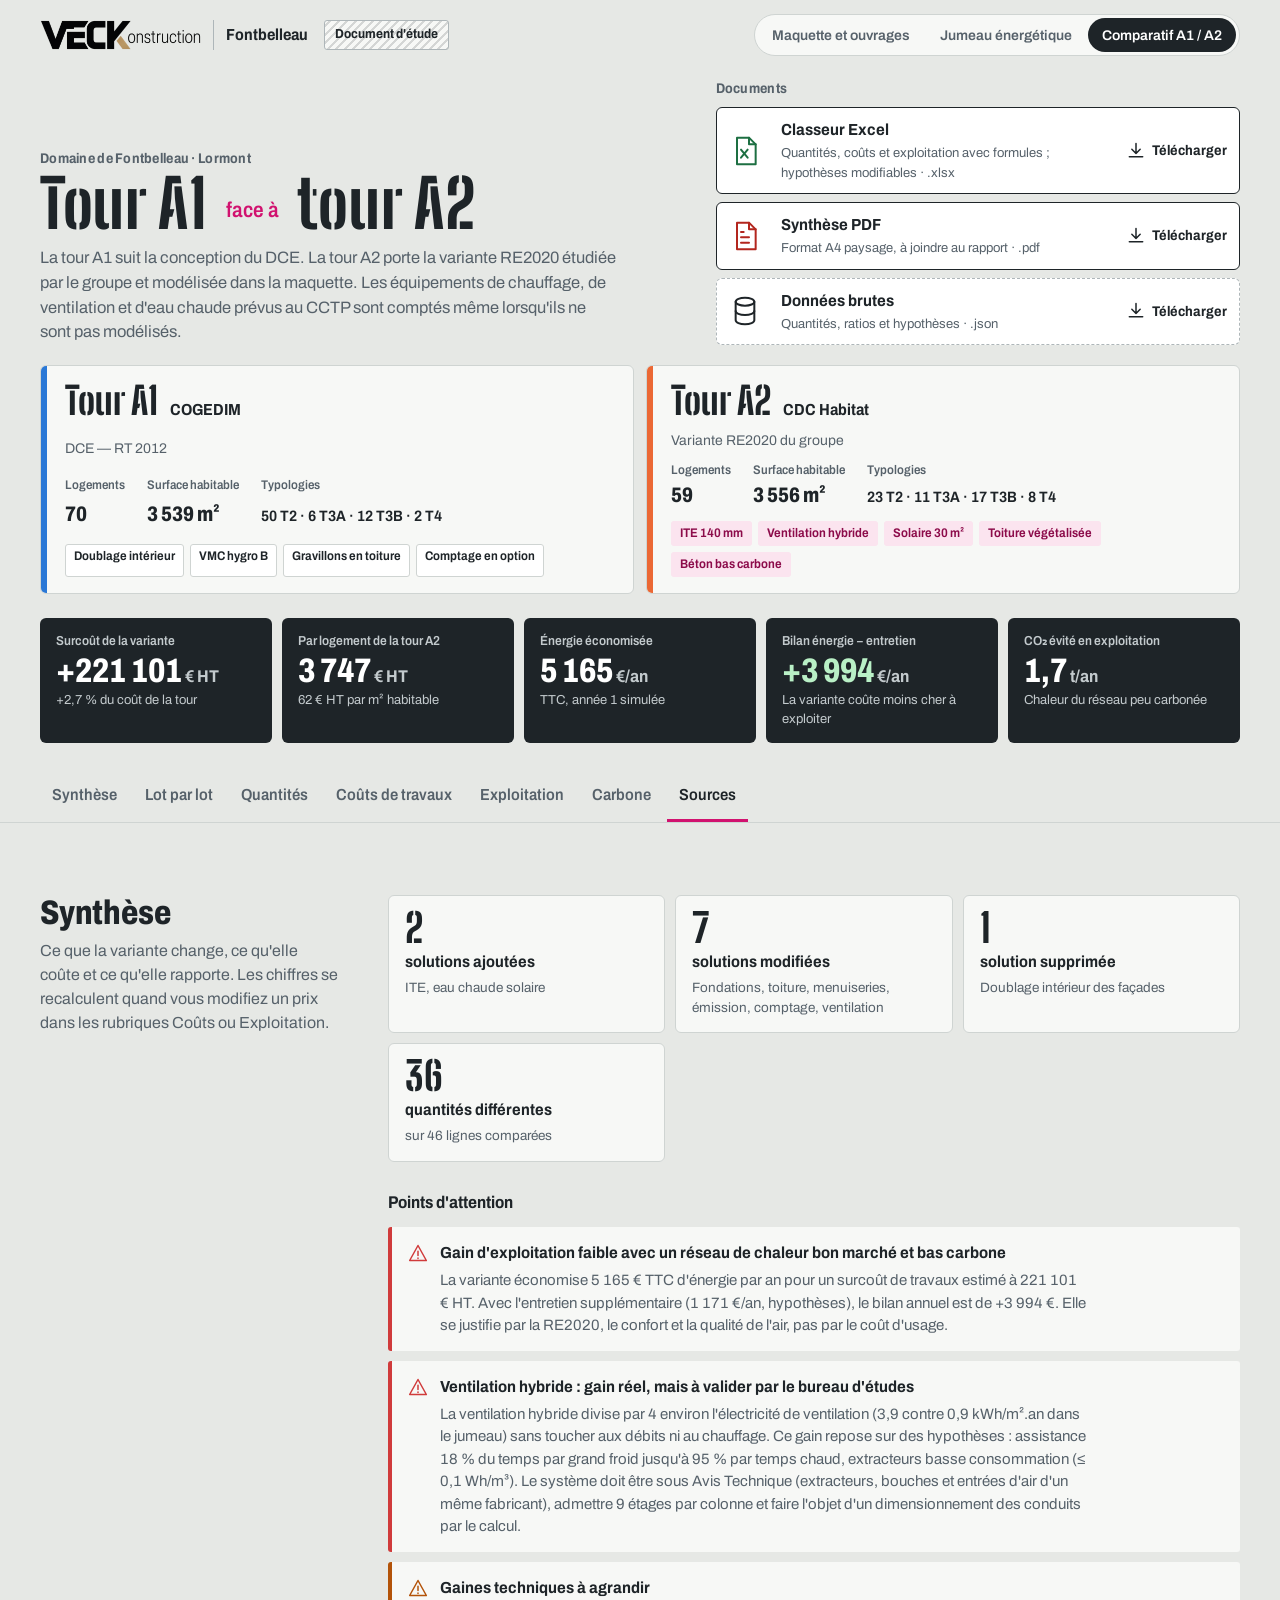
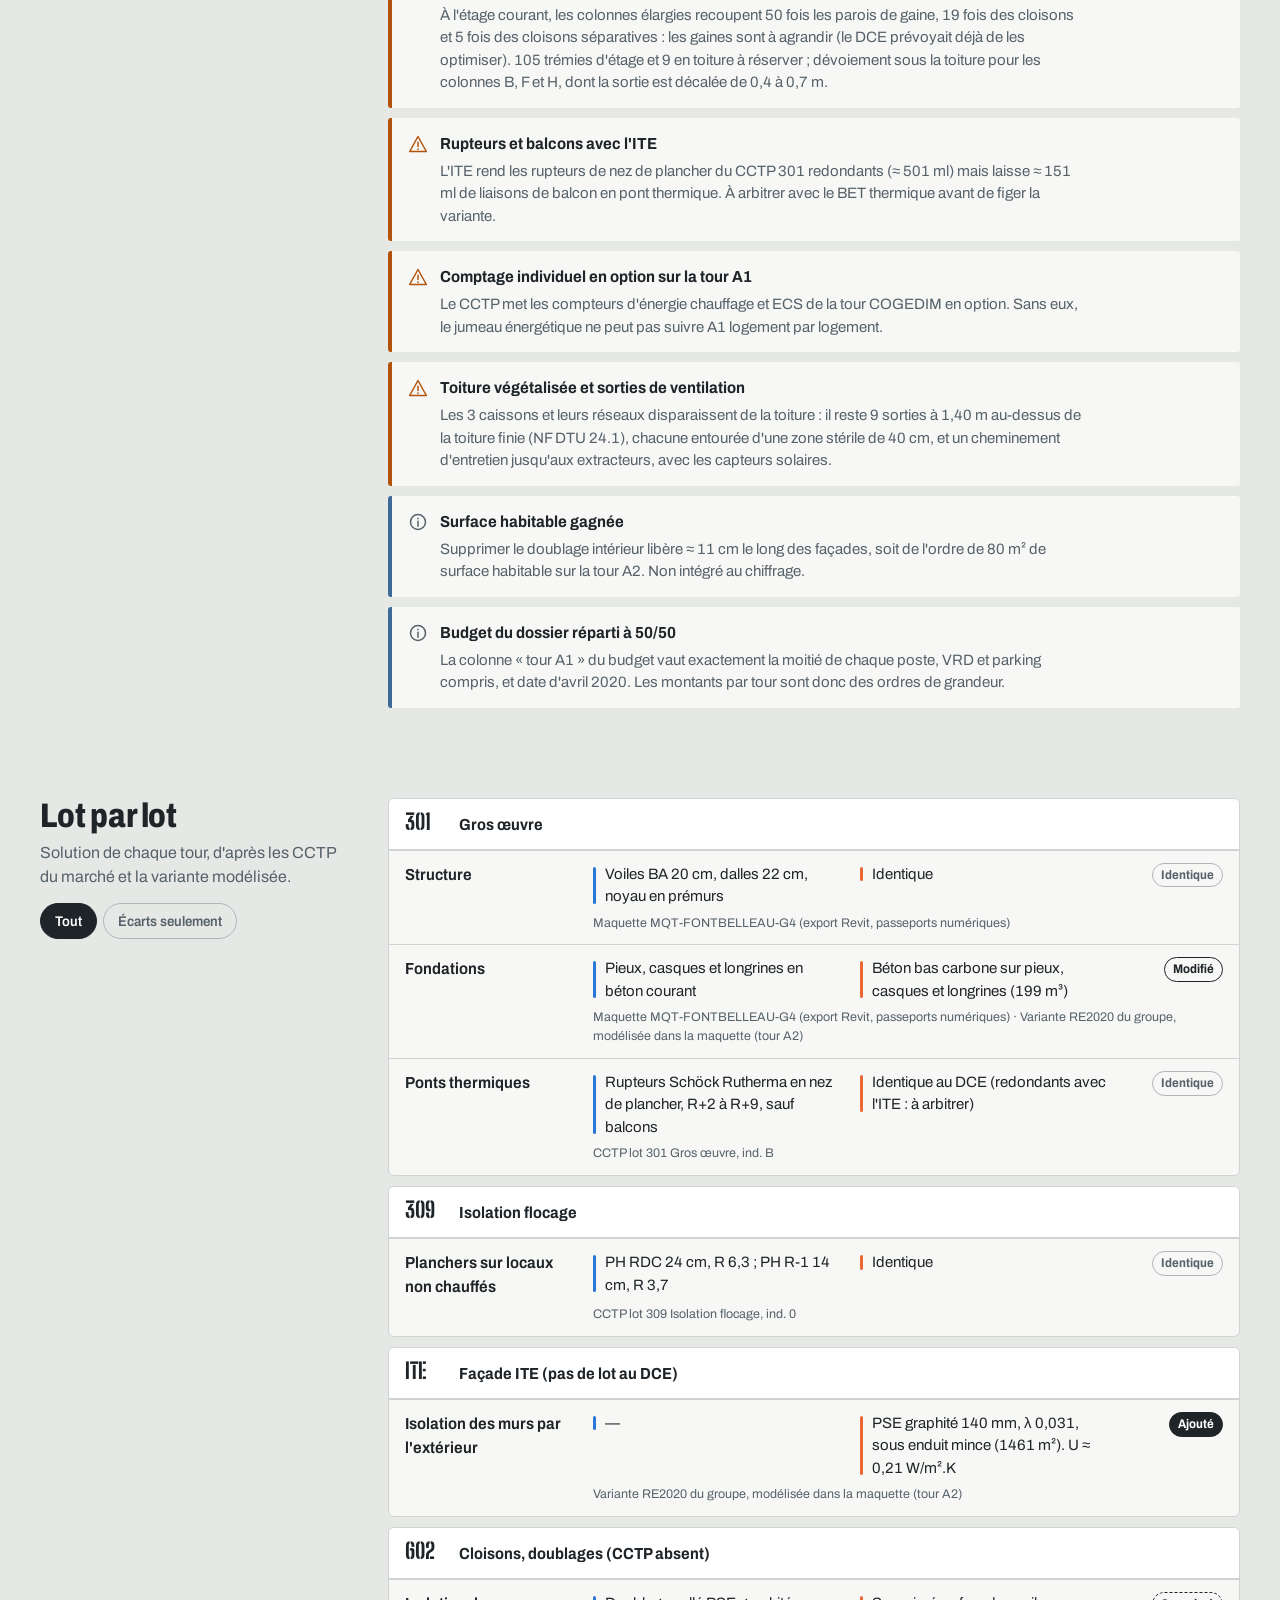
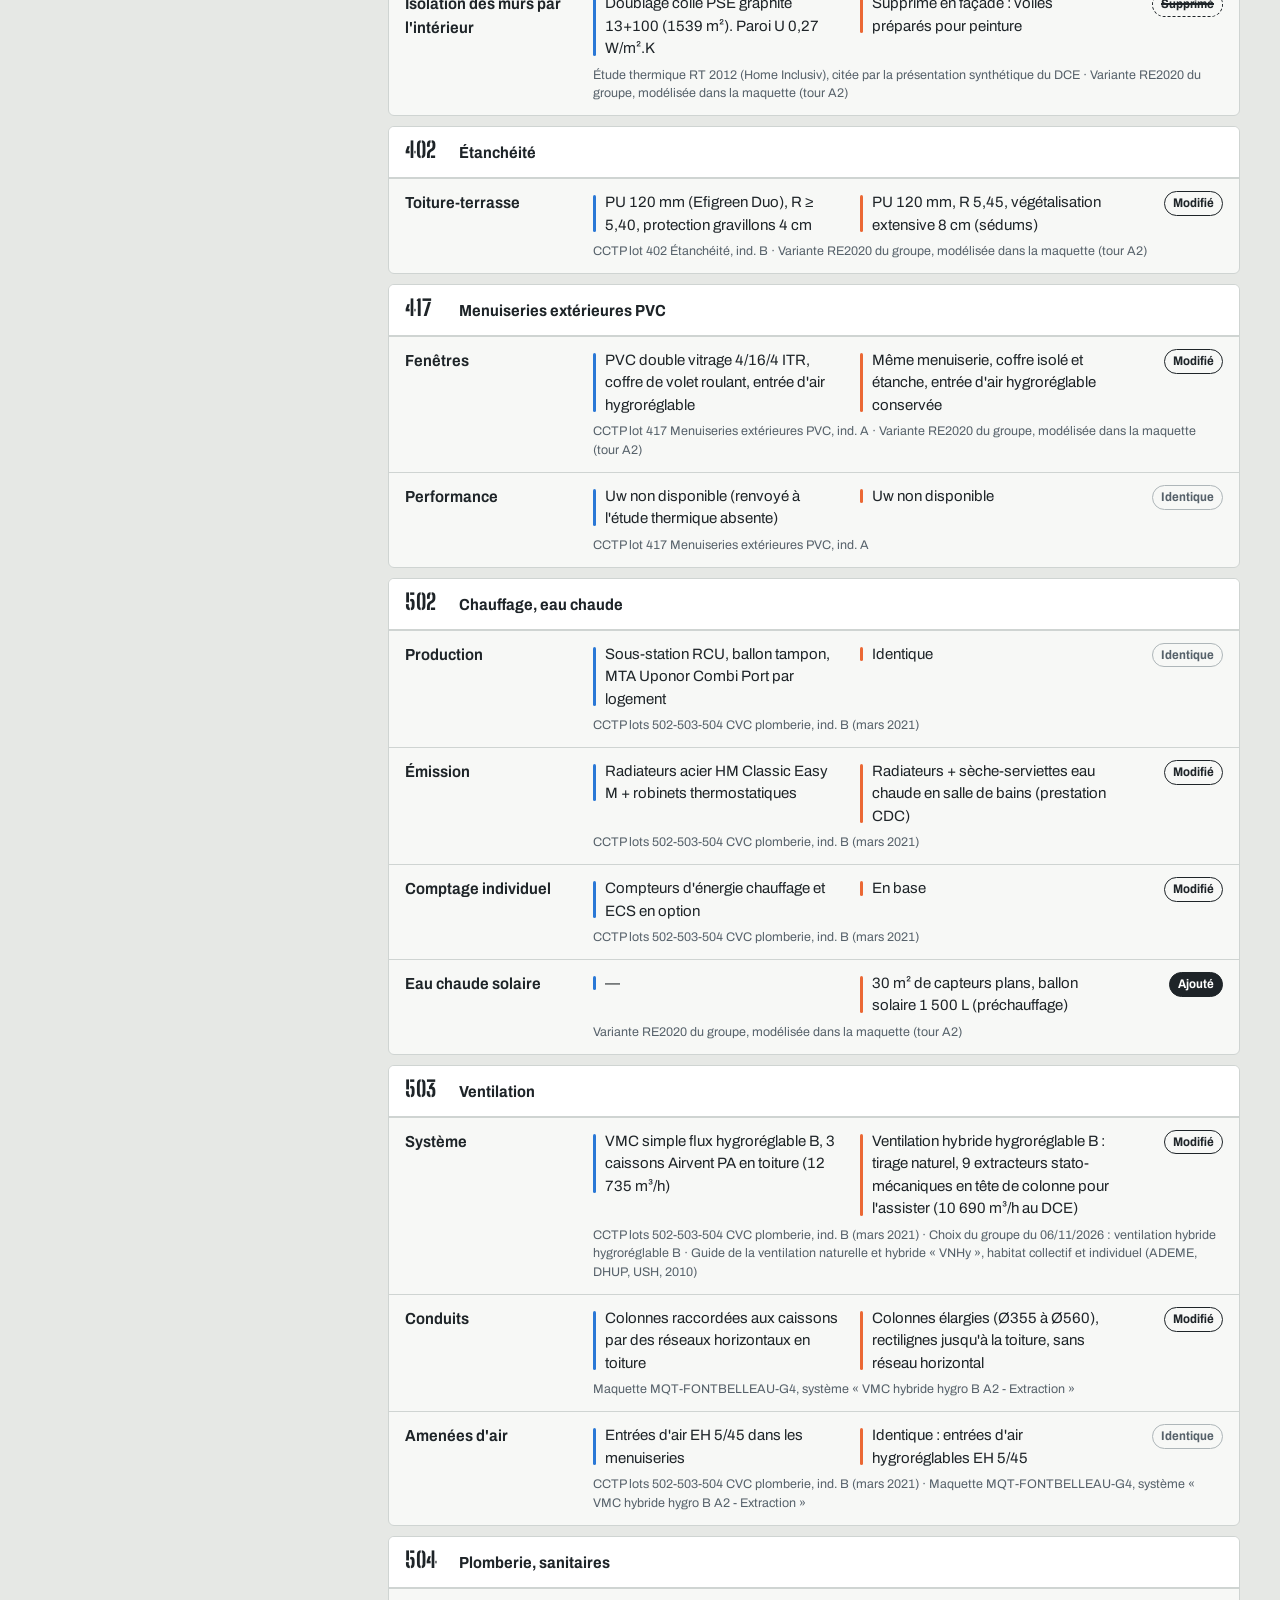
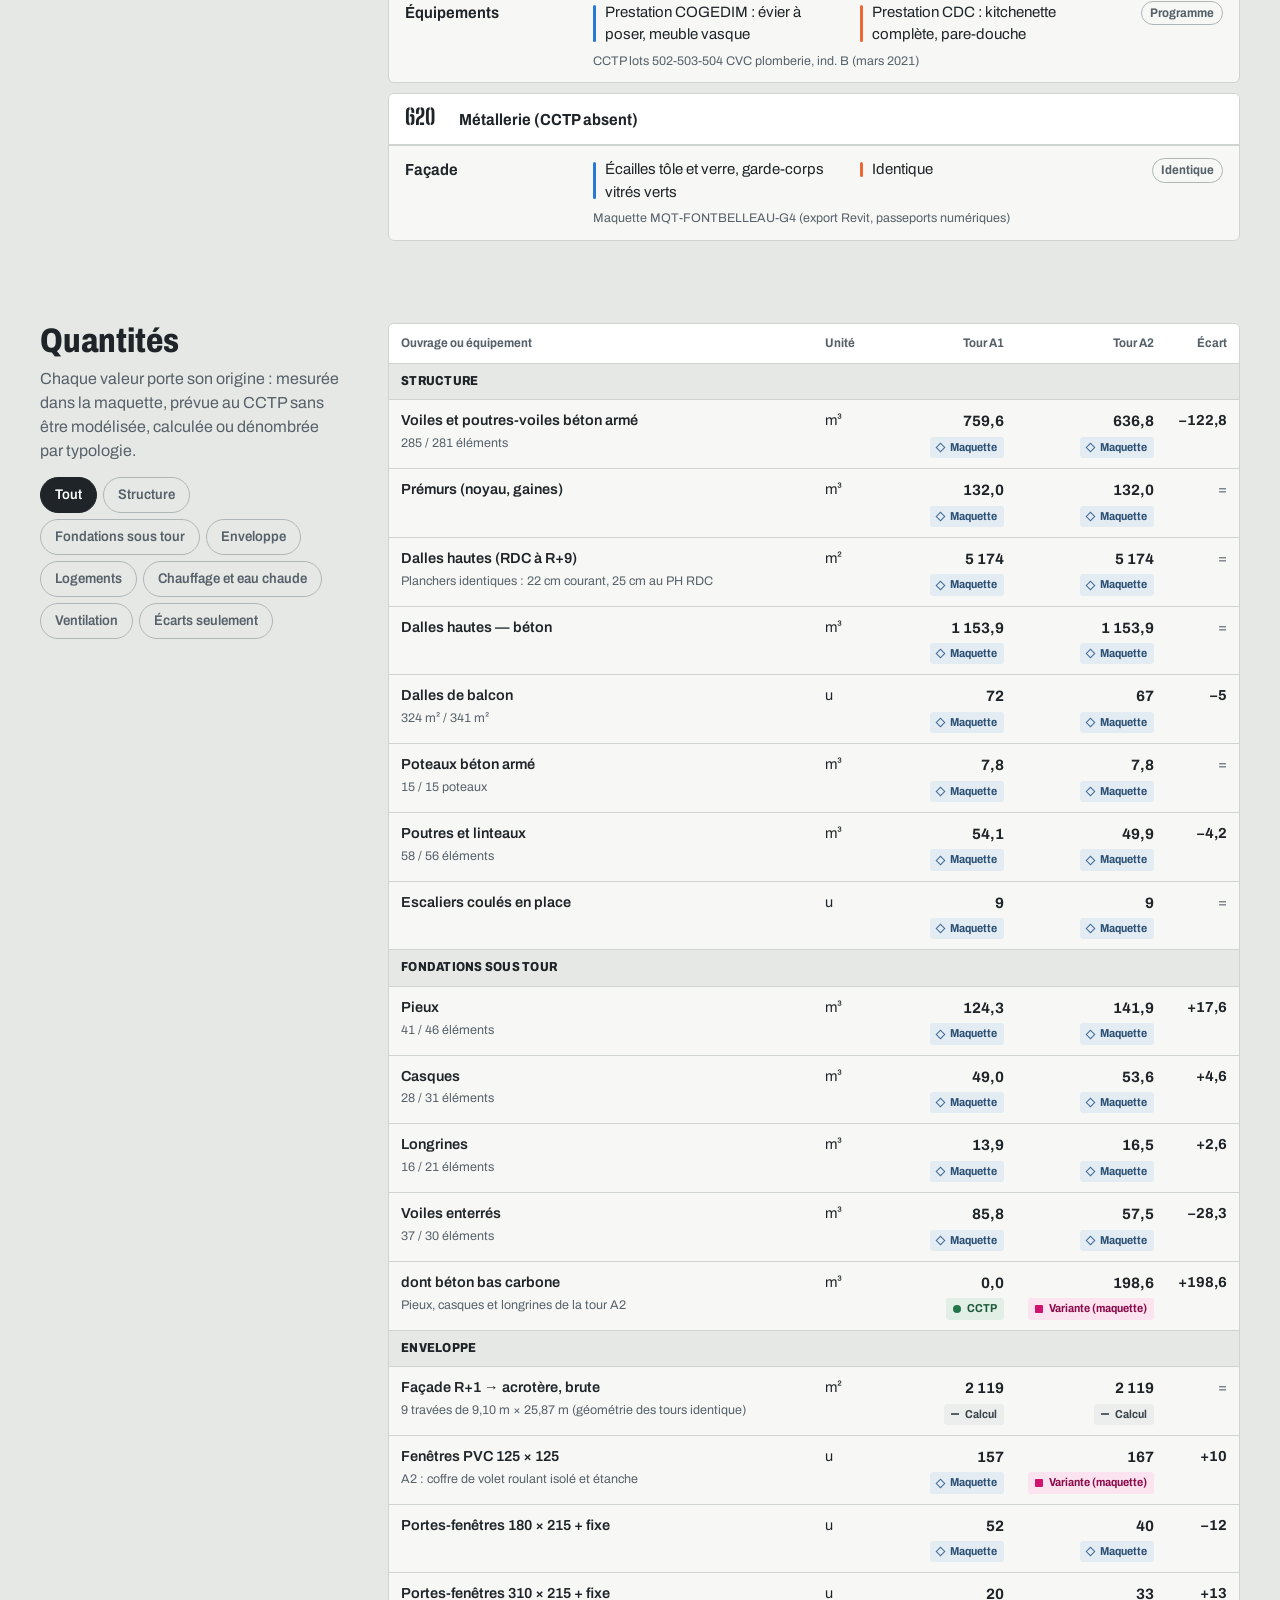
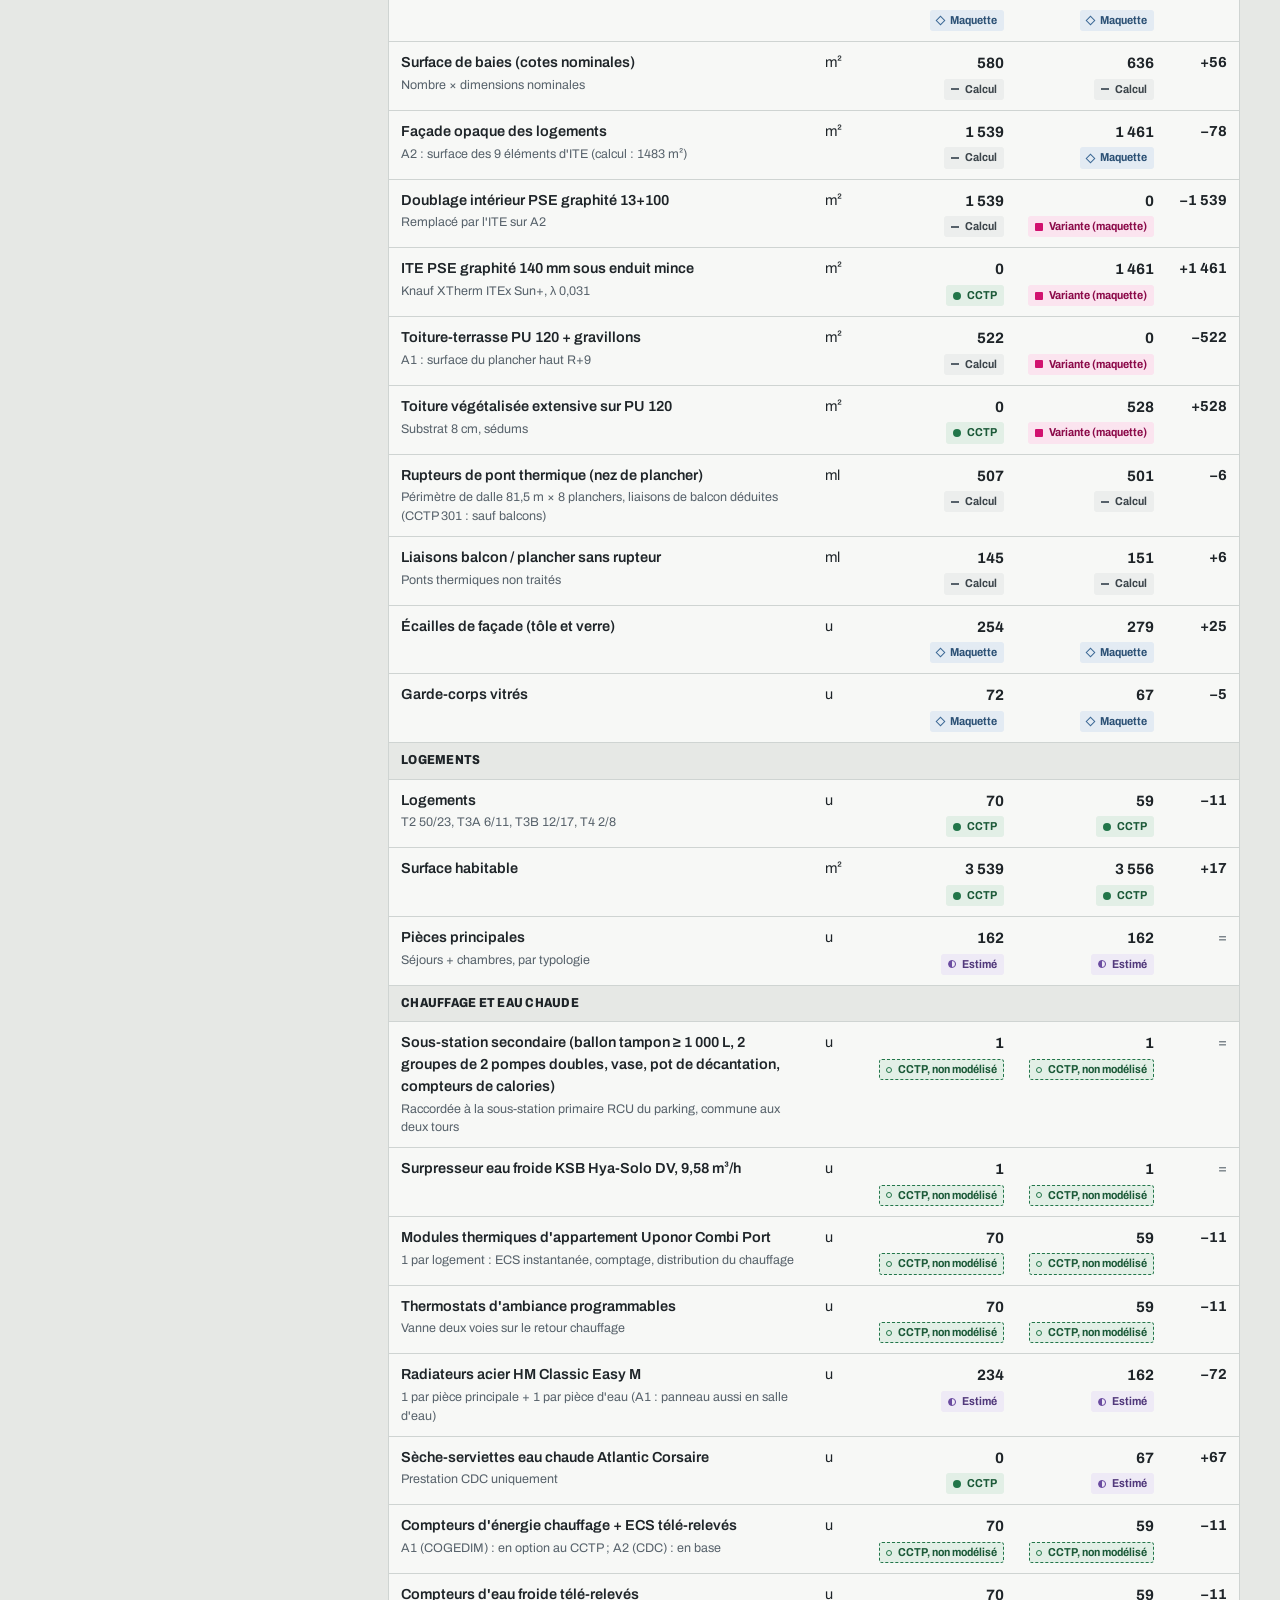
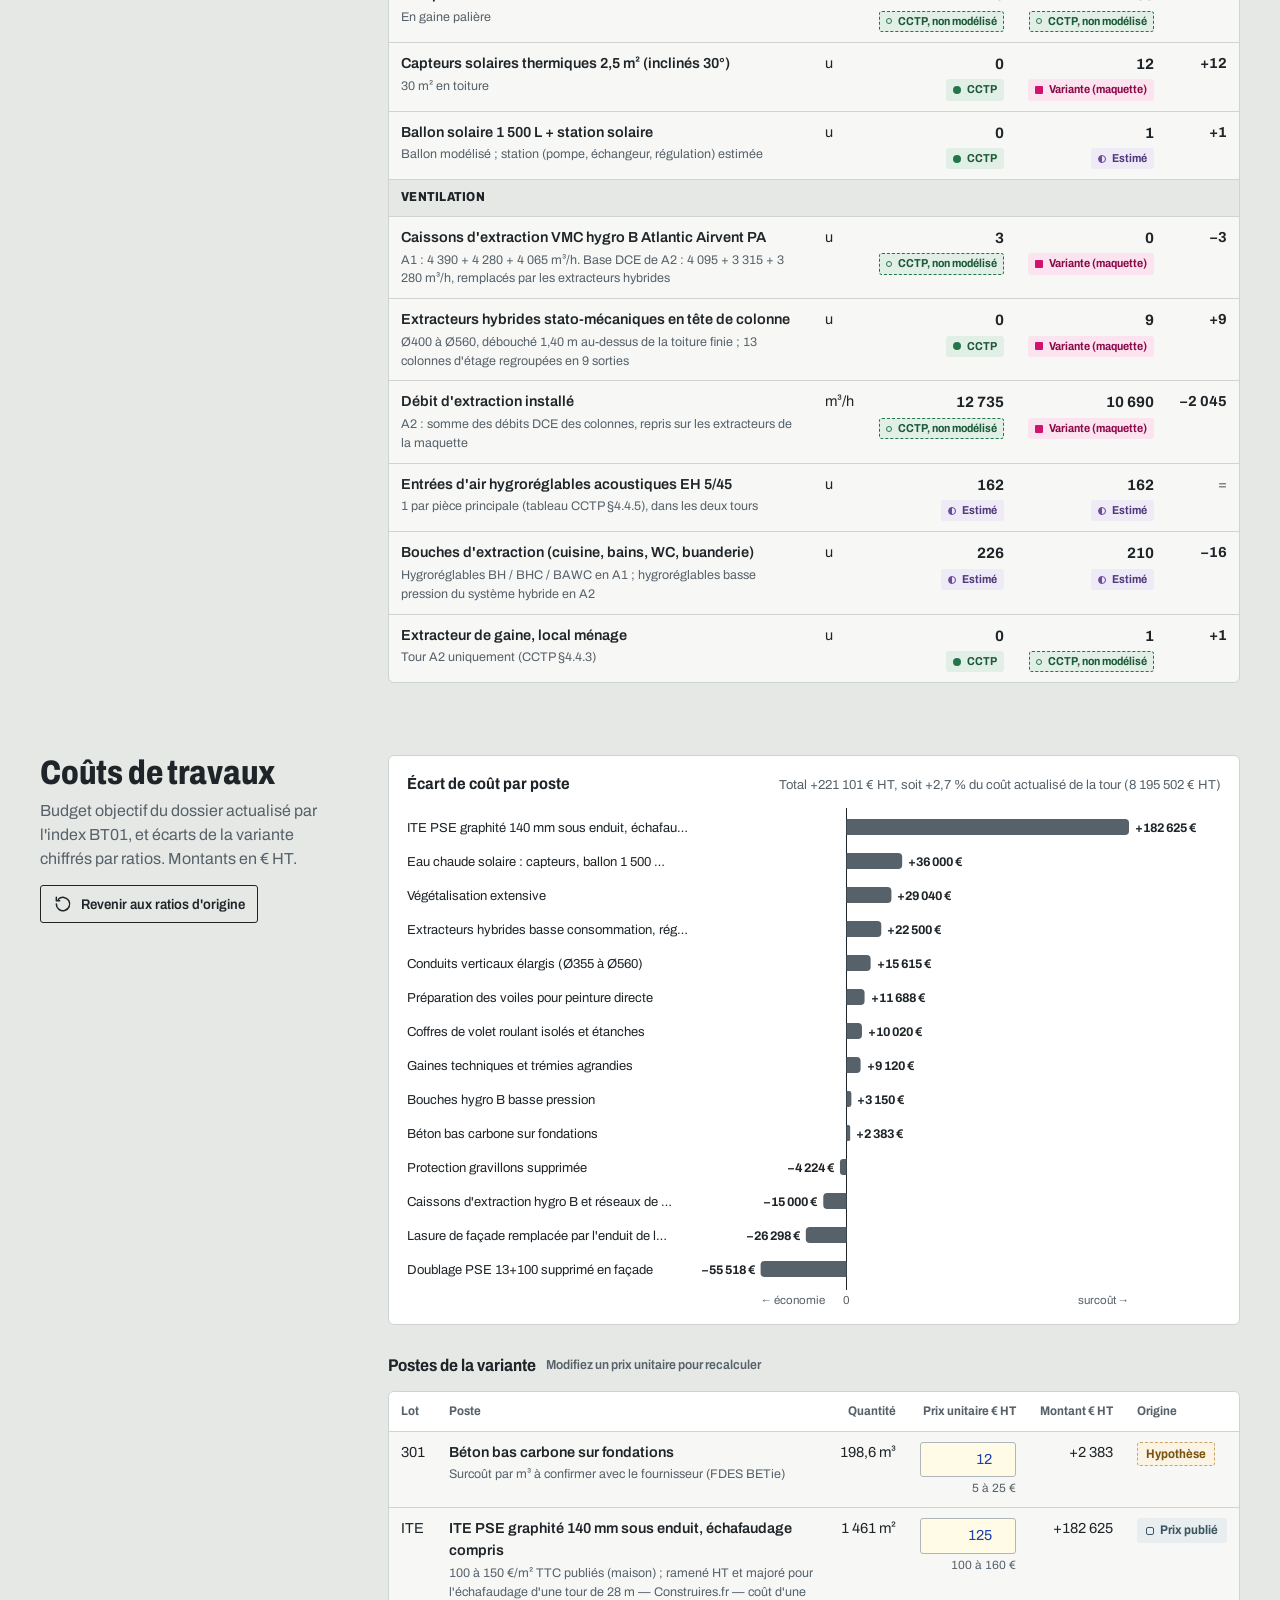
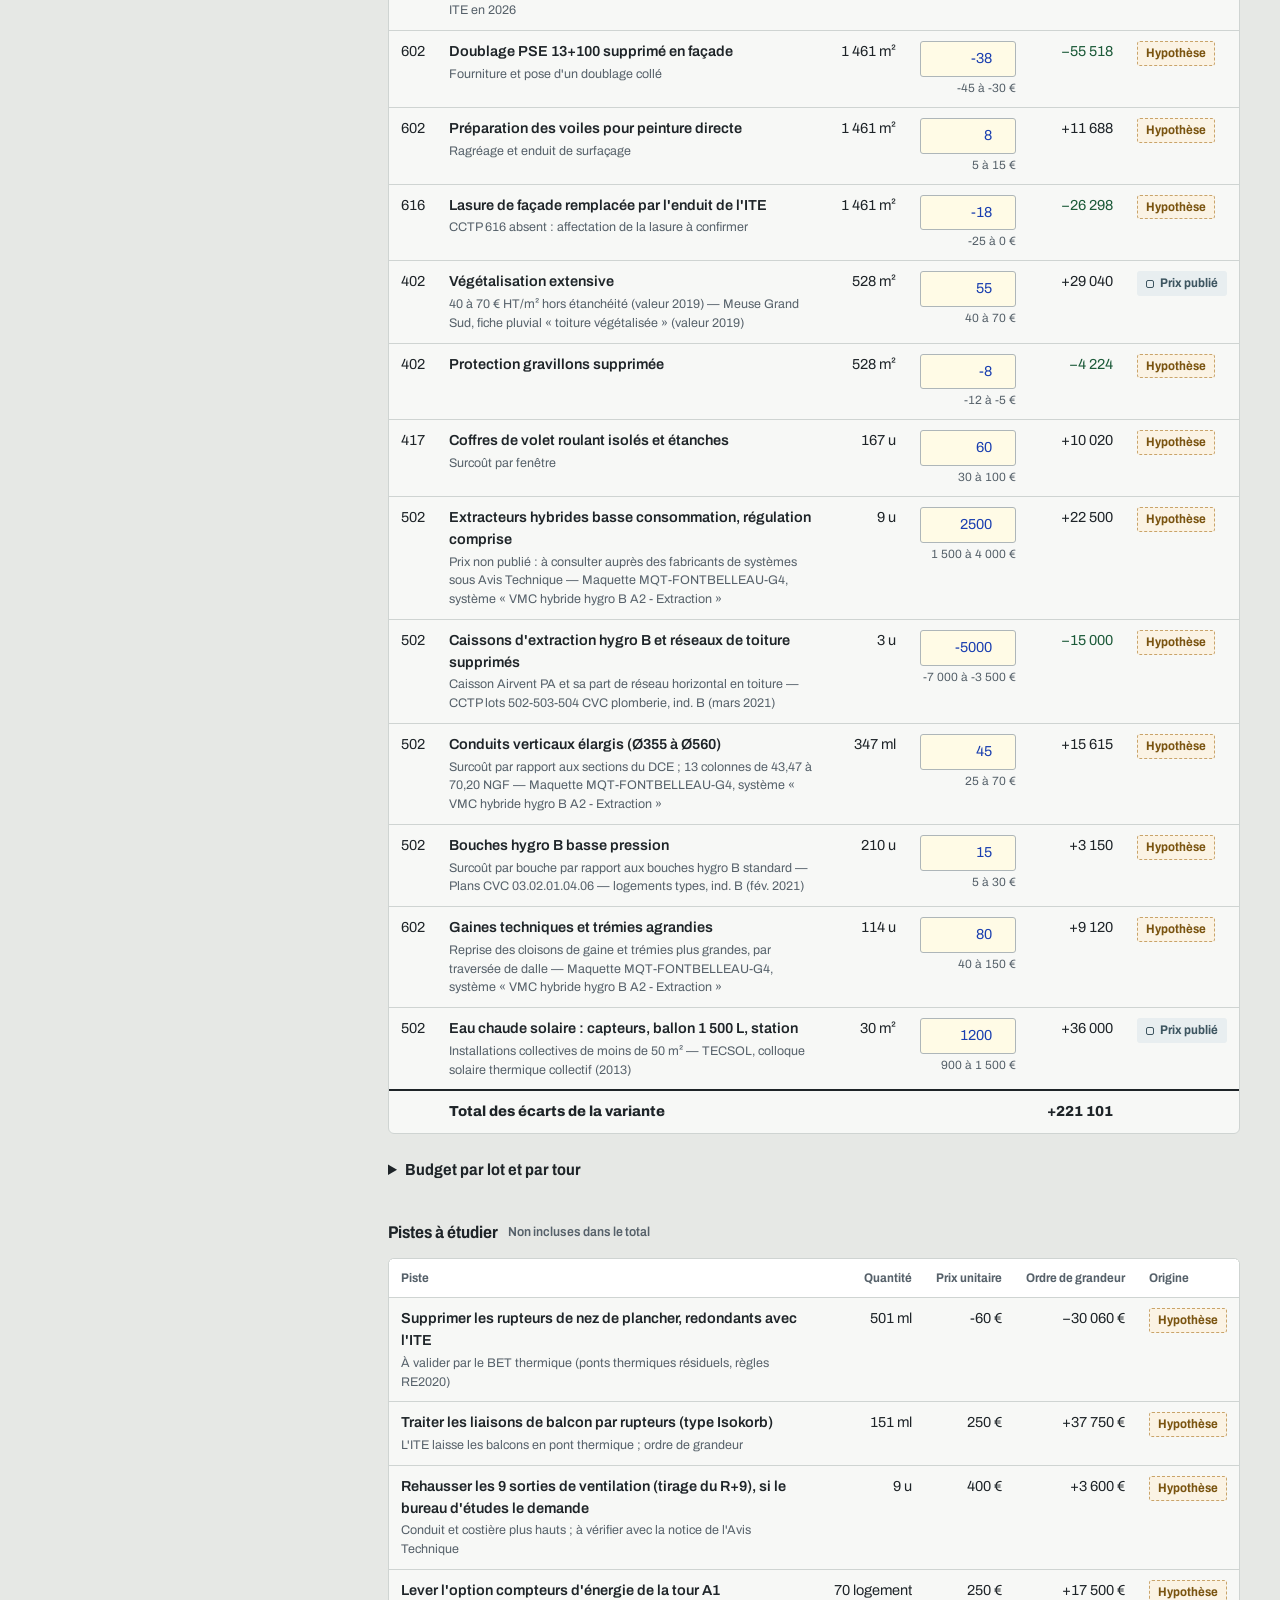
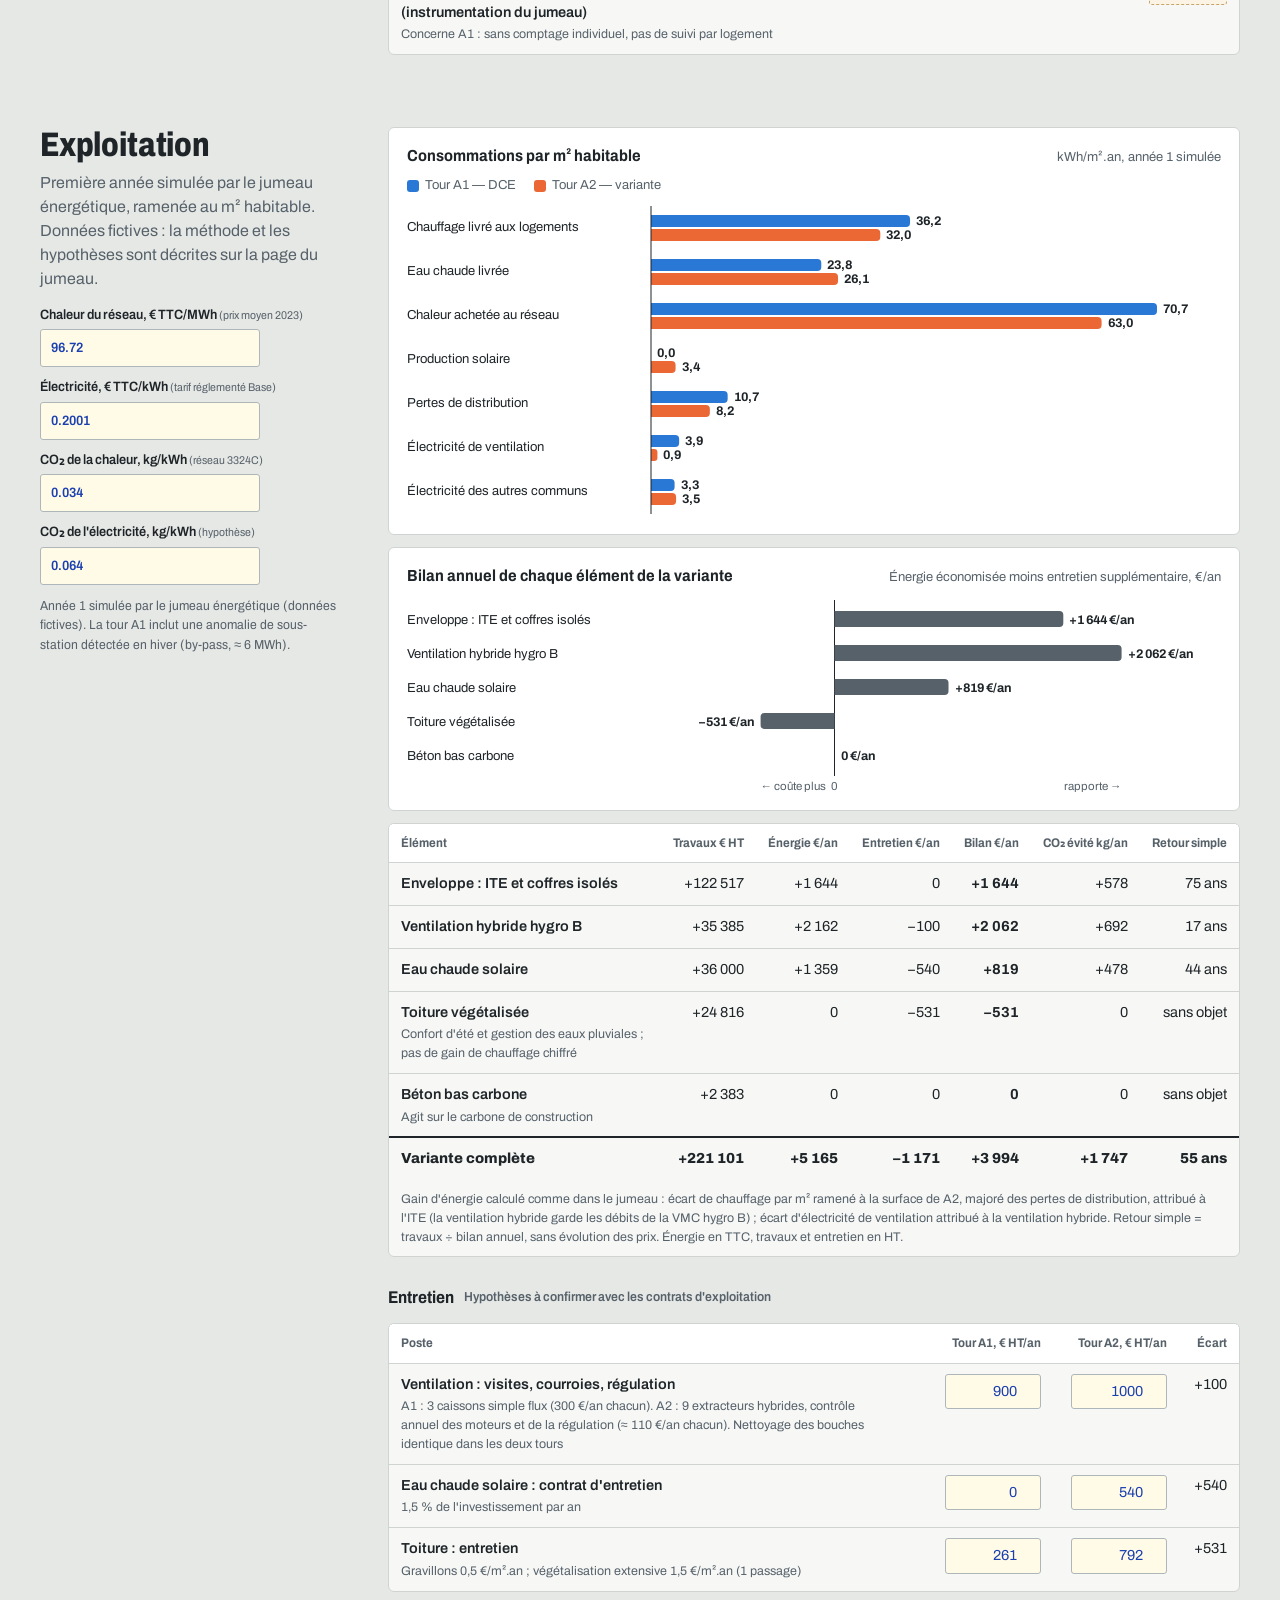
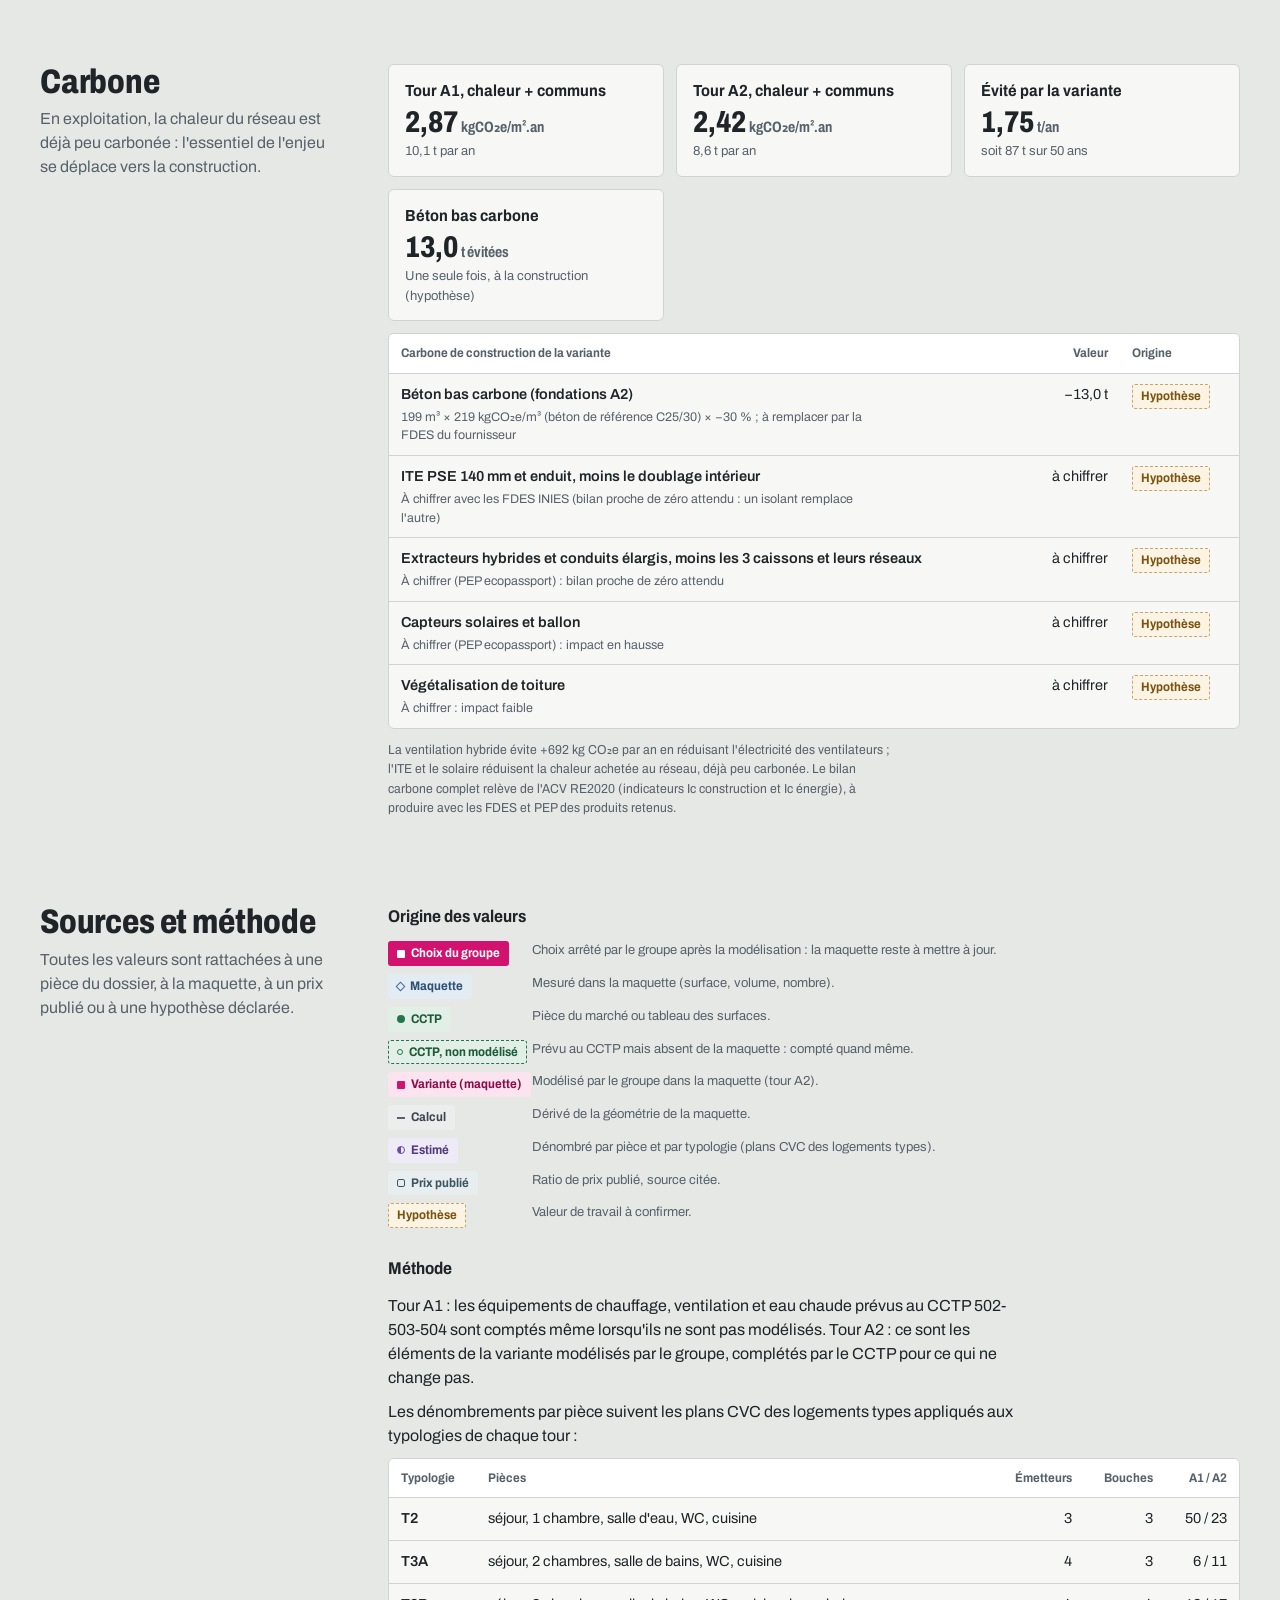
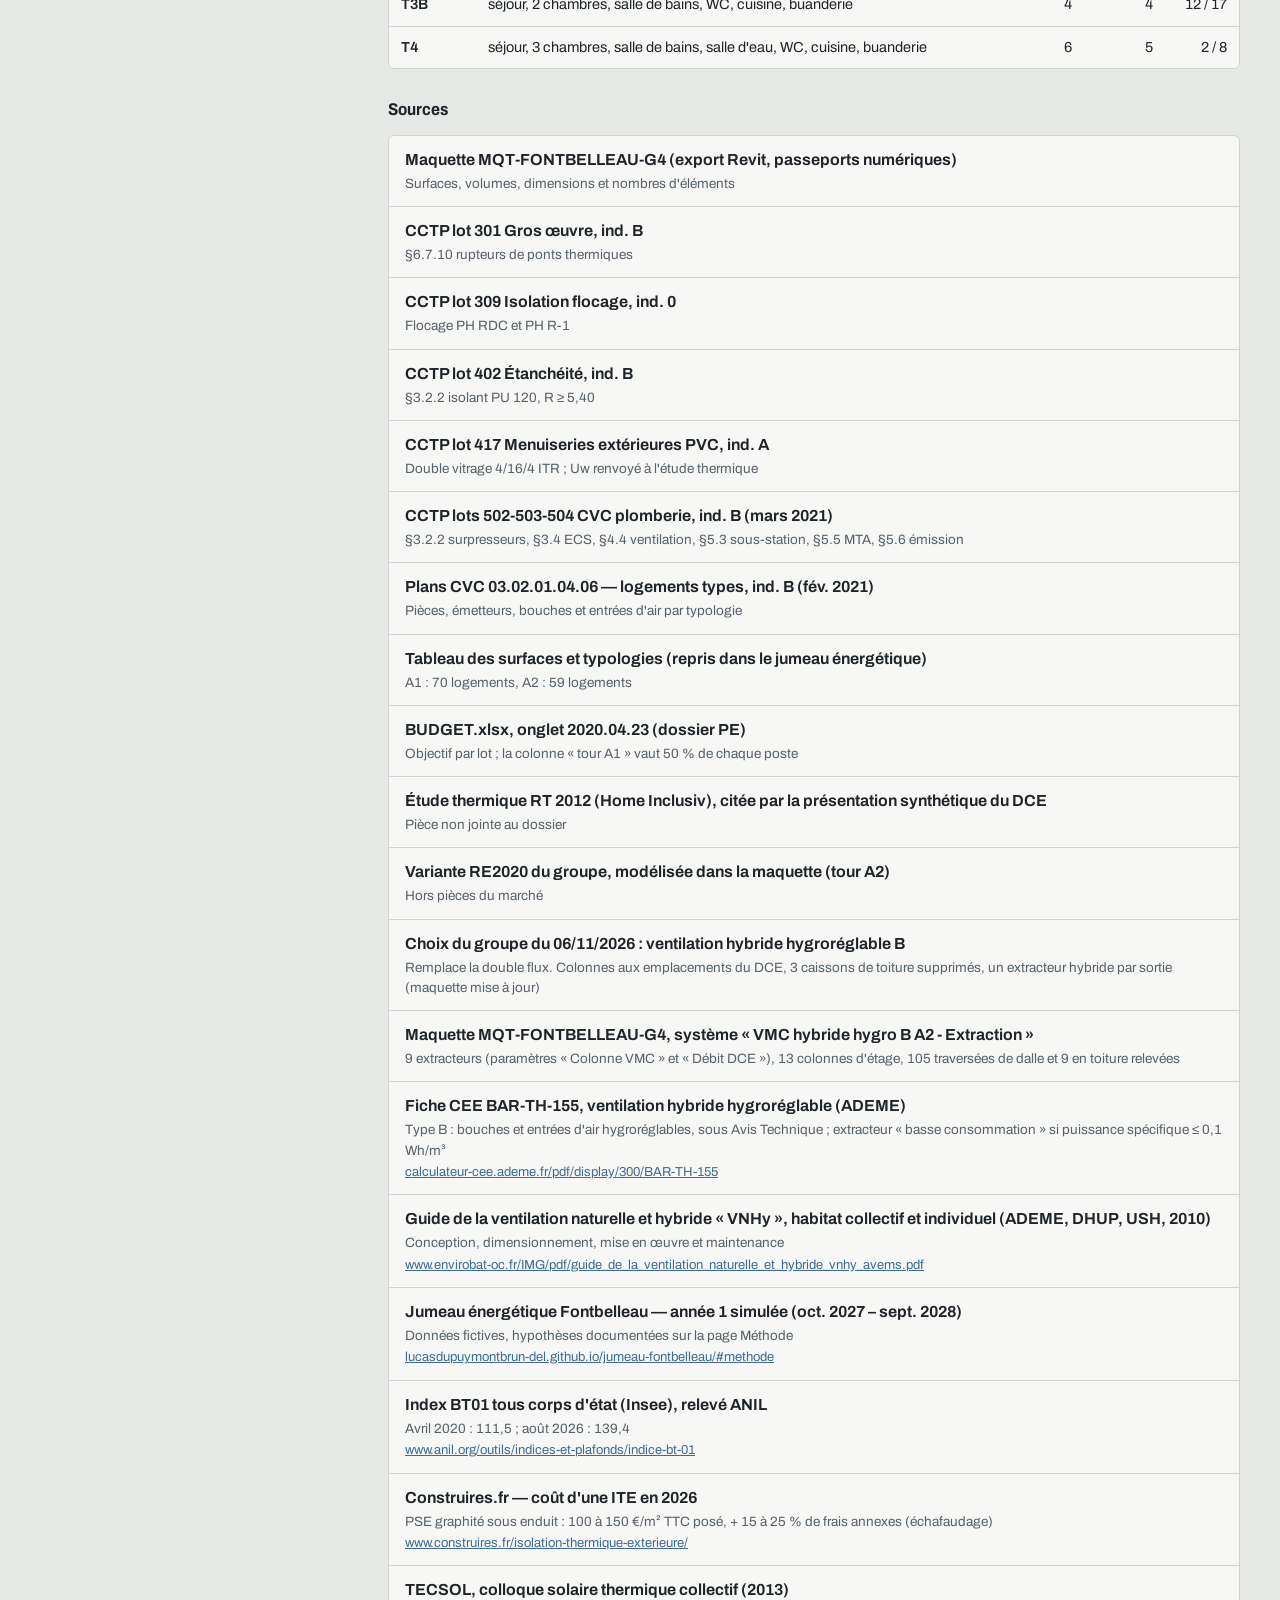
==== commit 5ca004f0: "Barre commune aux deux sites : Maquette et ouvrages · Jumeau énergétique · Comparatif A1/A2 Co-Autho" ====
--- a/comparatif/index.html
+++ b/comparatif/index.html
@@ -34,9 +34,7 @@
     <span class="brand-text"><span class="brand-name"><span class="hide-s">Domaine de </span>Fontbelleau</span><span class="brand-sub">Comparatif général des tours A1 et A2</span></span>
   </a>
   <span class="demo-flag" title="Coûts estimés par ratios, exploitation simulée (données fictives)">Document d'étude</span>
-  <div class="account">
-    <a class="btn btn-quiet btn-energie" href="../"><span>Jumeau énergétique</span></a>
-  </div>
+  <nav class="sitenav" aria-label="Sites du projet"><a href="https://lucasdupuymontbrun-del.github.io/passeport-fontbelleau/">Maquette<span class="sn-long">&nbsp;et ouvrages</span></a><a href="../">Jumeau<span class="sn-long">&nbsp;énergétique</span></a><a href="./" aria-current="page">Comparatif<span class="sn-long">&nbsp;A1 / A2</span></a></nav>
 </header>
 
 <main id="main">
--- a/assets/css/app.css
+++ b/assets/css/app.css
@@ -644,3 +644,24 @@
 .btn-energie { background: #0f151b; color: #f7a052; border-color: #0f151b; }
 .btn-energie:hover { background: #1a232b; color: #ffc07a; }
 .btn-energie::before { content: ''; width: 8px; height: 8px; border-radius: 50%; background: #f7a052; box-shadow: 0 0 10px #f7a052; }
+
+/* ---------- navigation entre les sites du projet (identique dans les deux dépôts) ---------- */
+.sitenav { display: flex; gap: 2px; padding: 3px; border-radius: 99px; background: var(--papier); border: 1px solid var(--trait); flex: none; }
+.sitenav a {
+  display: inline-flex; align-items: center; justify-content: center; min-height: 34px; padding: 0 14px; border-radius: 99px;
+  font-size: 14px; font-weight: 600; color: var(--ardoise); text-decoration: none; white-space: nowrap;
+}
+.sitenav a:hover { color: var(--graphite); background: var(--blanc); }
+.sitenav a[aria-current] { background: var(--graphite); color: var(--blanc); }
+.topbar .sitenav { margin-left: auto; }
+.topbar .sitenav + .account { margin-left: 0; }
+@media (max-width: 1240px) { .sitenav .sn-long { display: none; } }
+/* la barre des sites dit déjà où l'on est : on allège la marque quand la place manque */
+@media (max-width: 1520px) { .topbar:has(.sitenav) .brand-name .hide-s, .topbar:has(.sitenav) .brand-sub { display: none; } }
+@media (max-width: 860px) {
+  .topbar { flex-wrap: wrap; row-gap: 10px; }
+  .topbar .sitenav { order: 10; flex: 1 1 100%; margin-left: 0; }
+  .topbar .sitenav + .account { margin-left: auto; }
+  .sitenav a { flex: 1; padding: 0 8px; font-size: 13.5px; }
+}
+@media print { .sitenav { display: none; } }
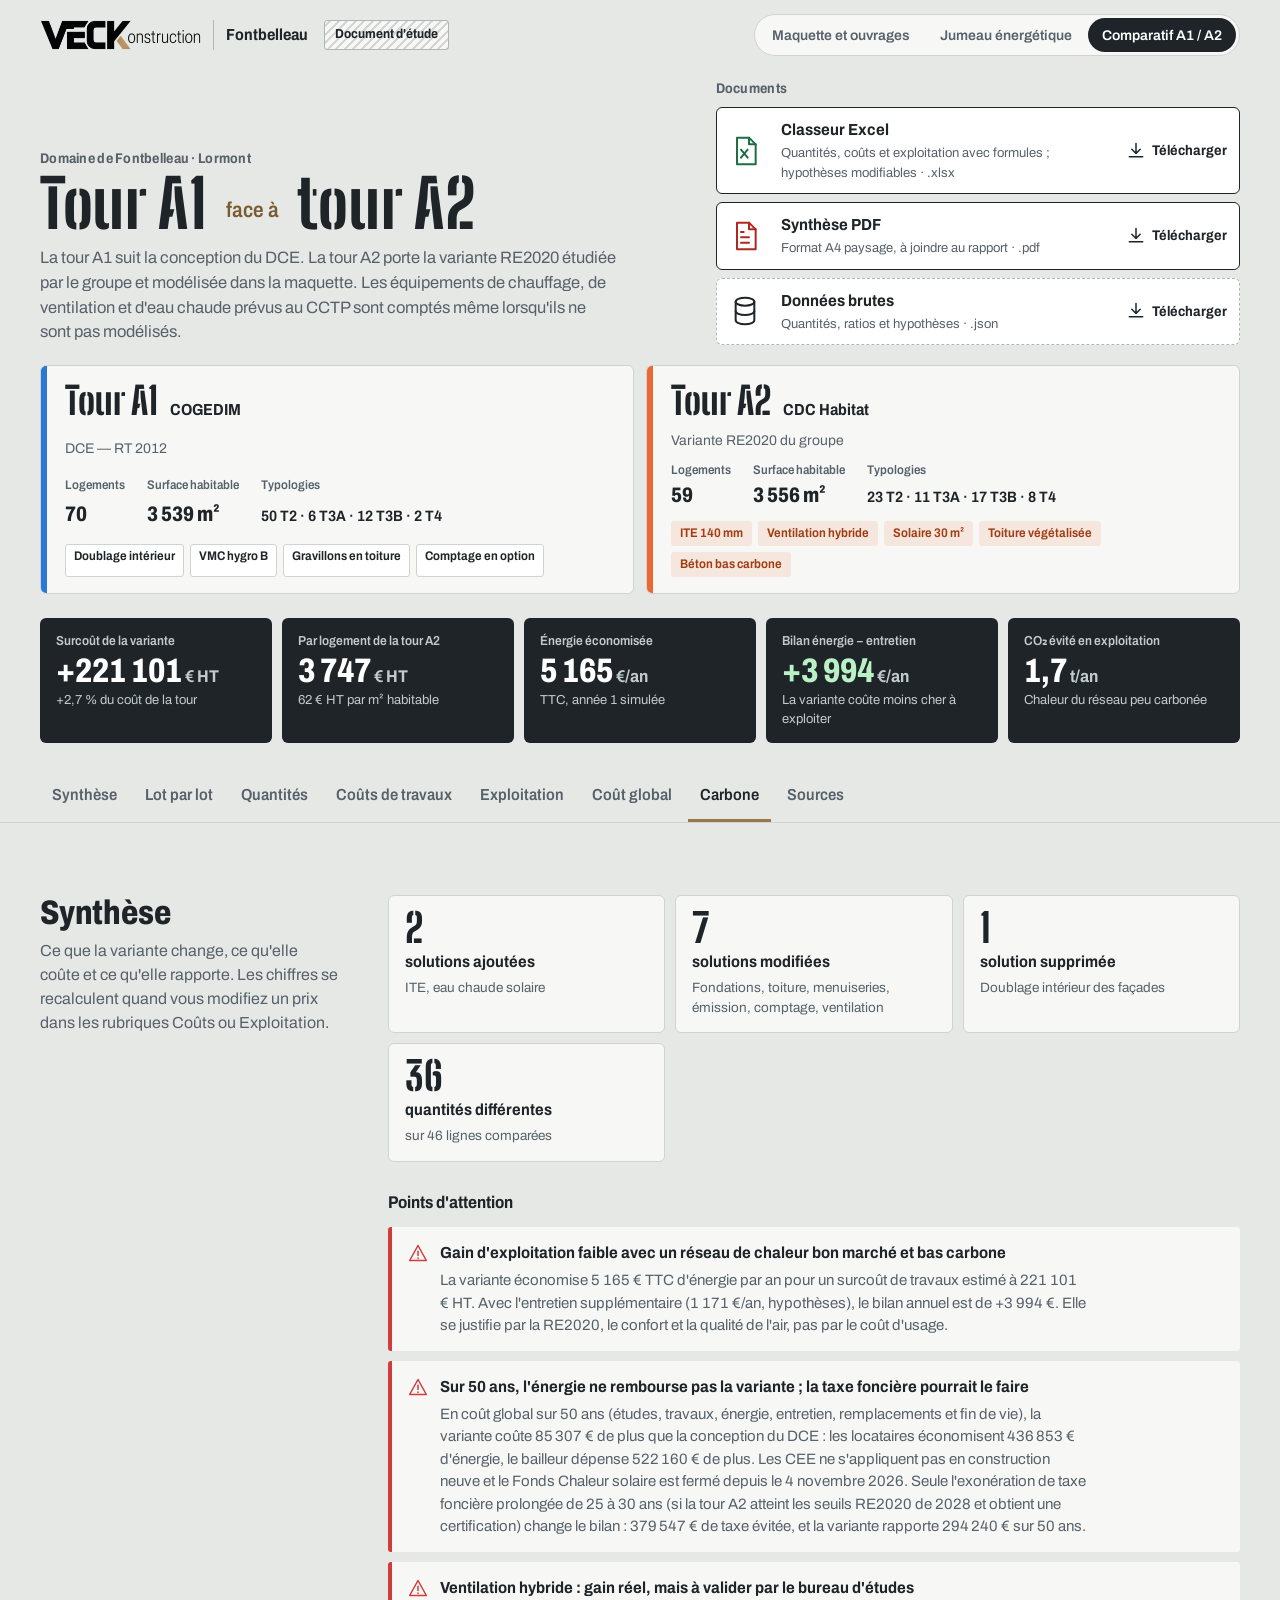
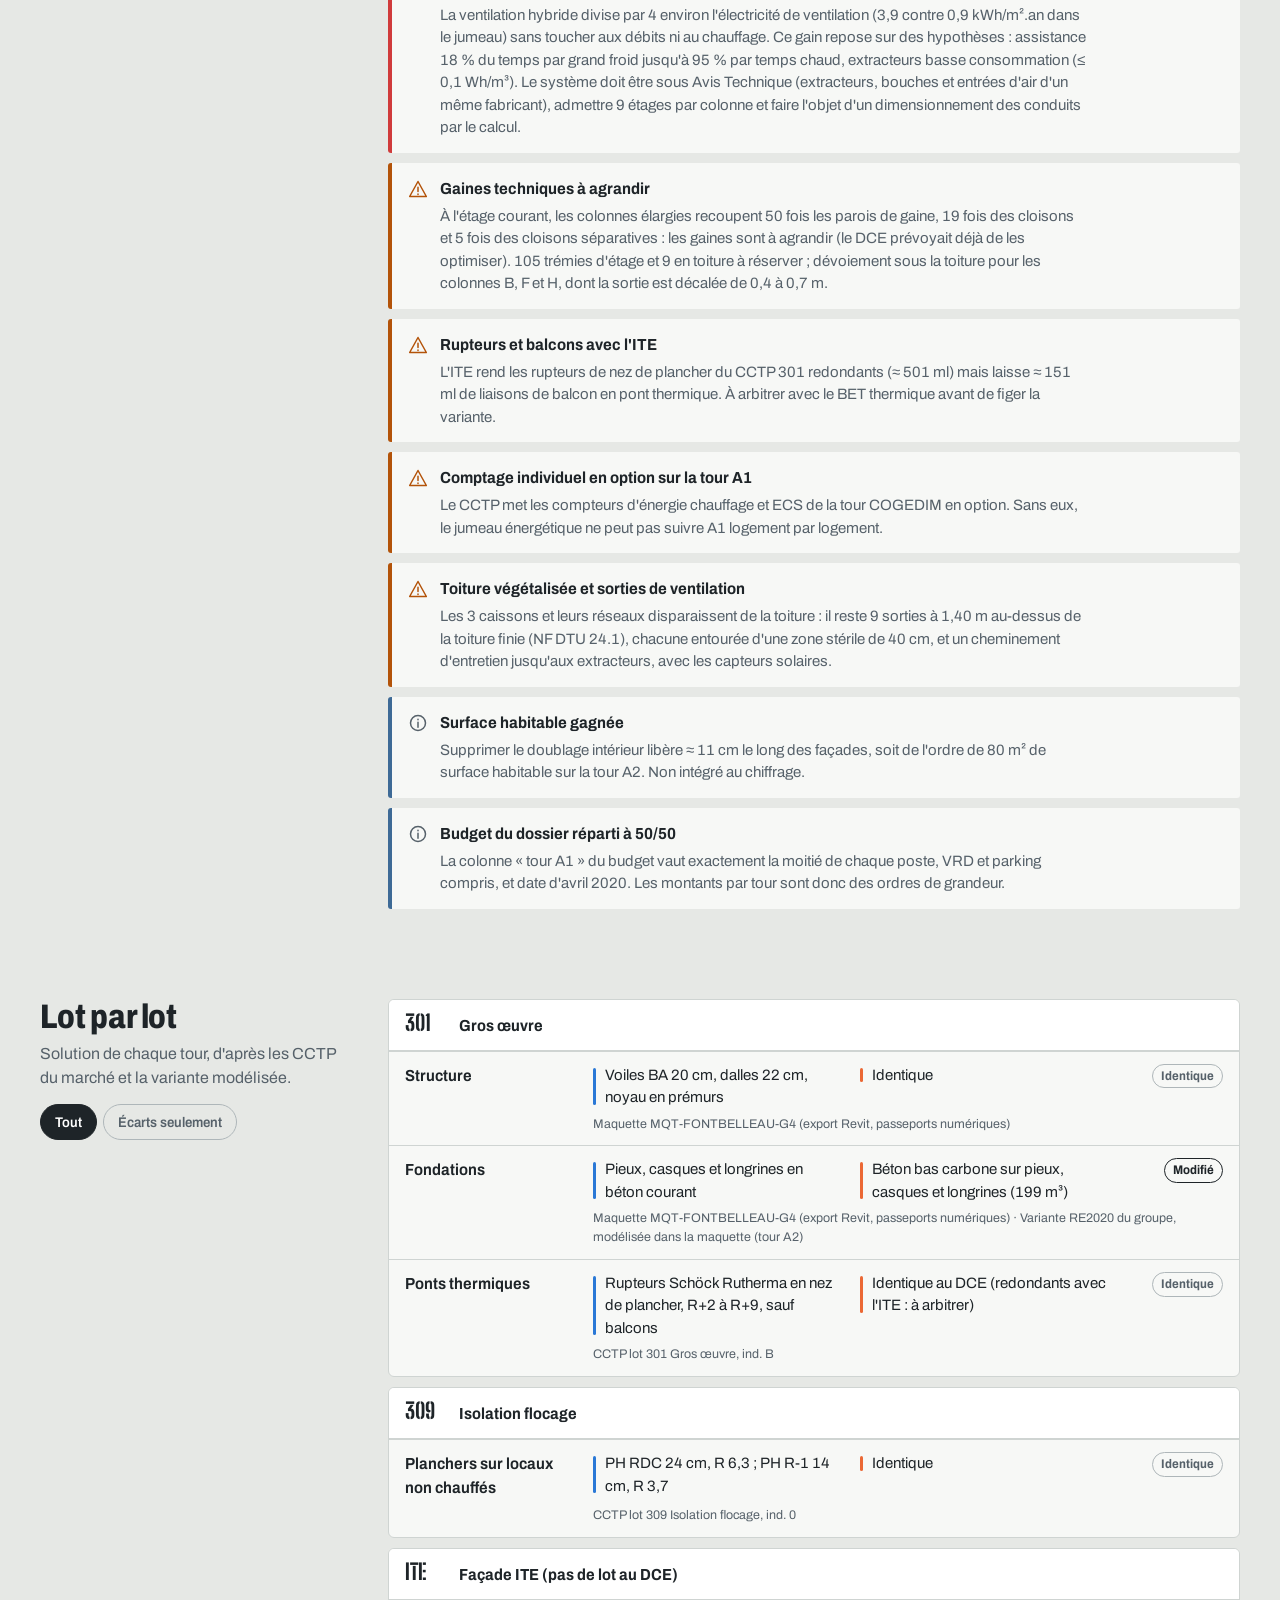
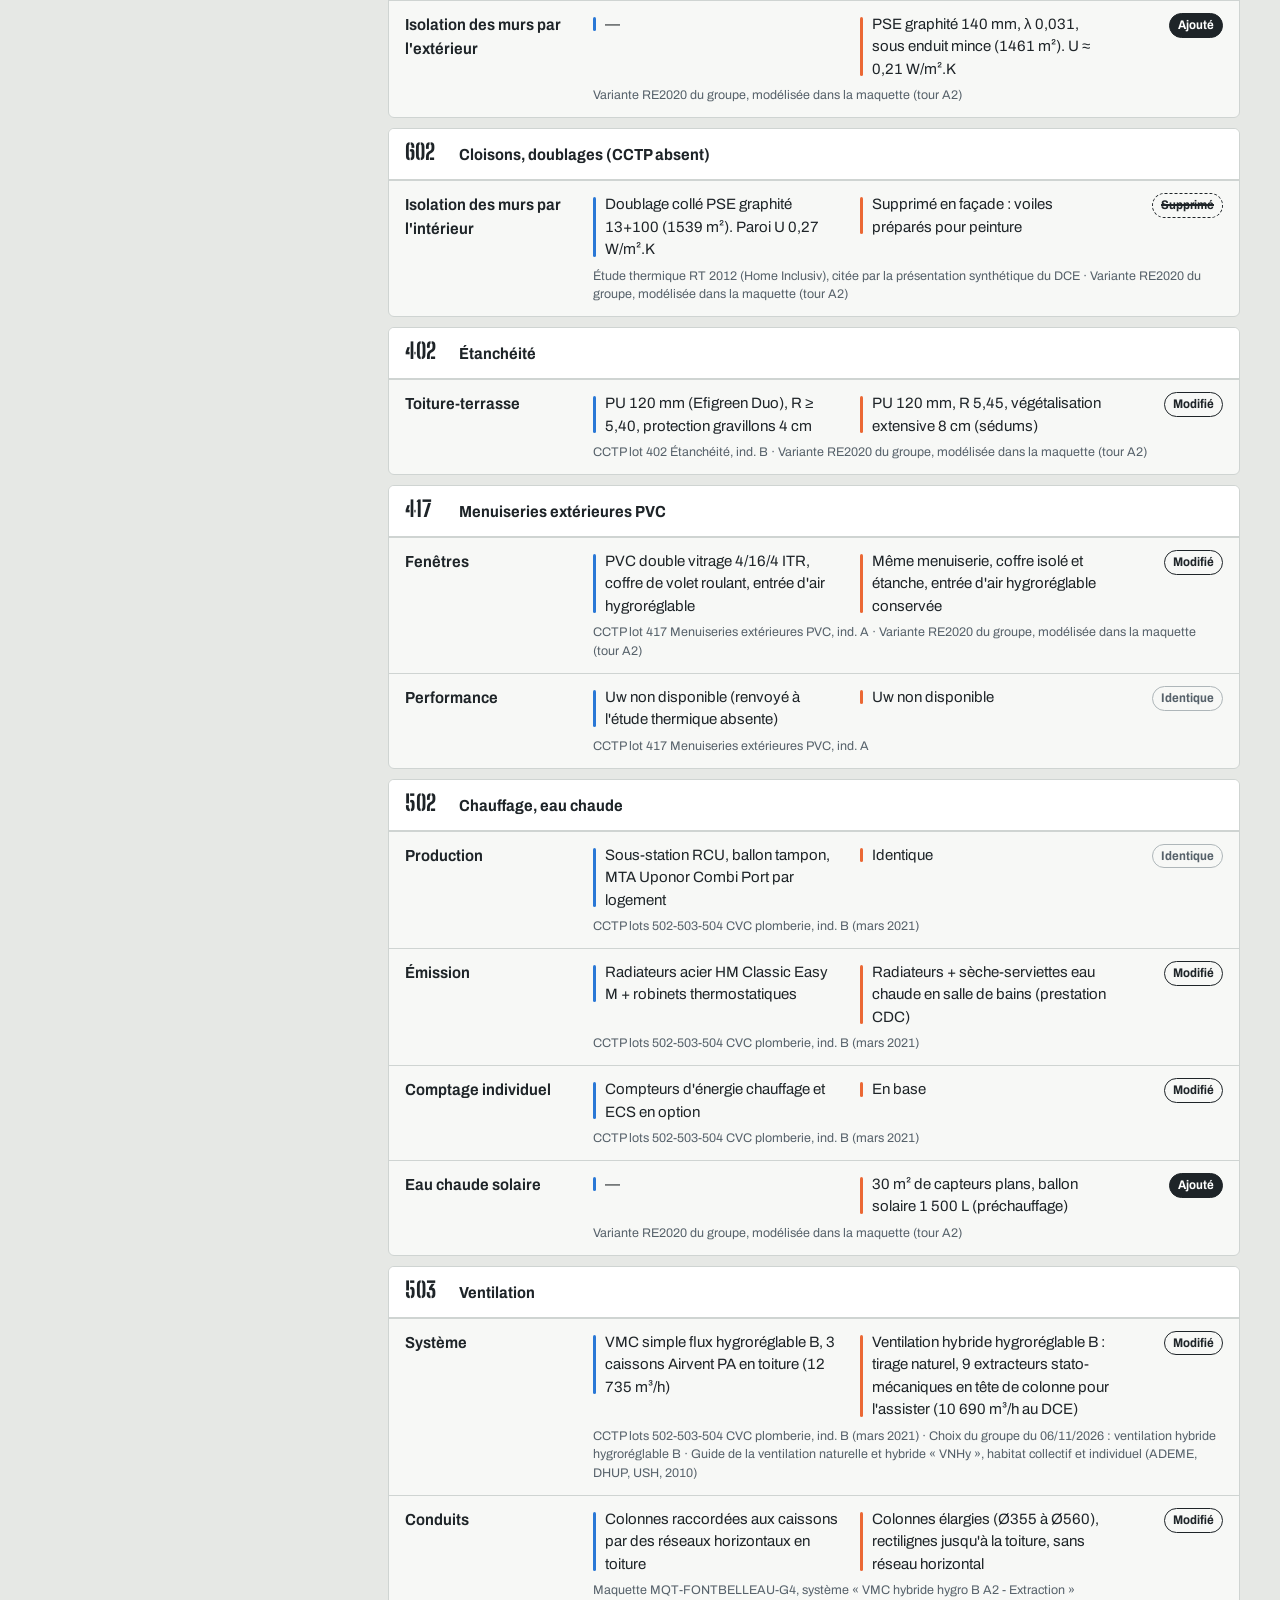
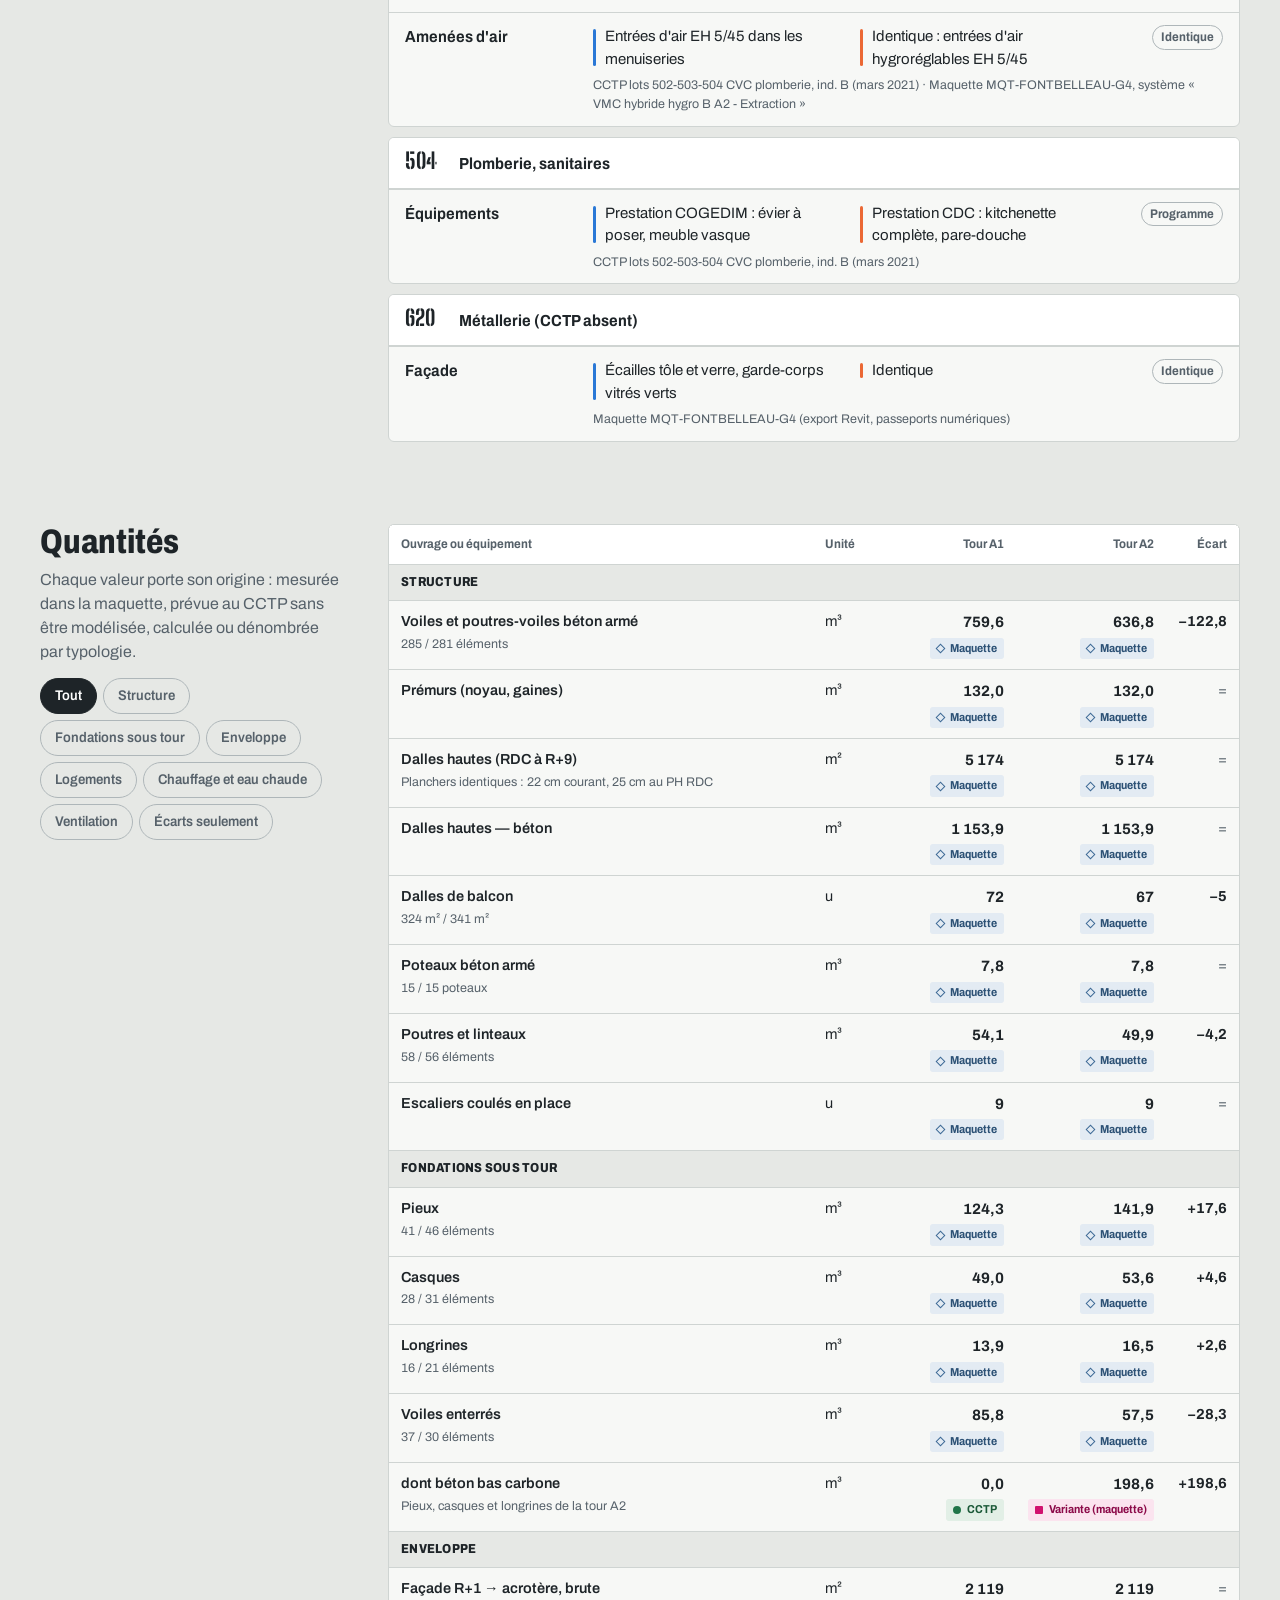
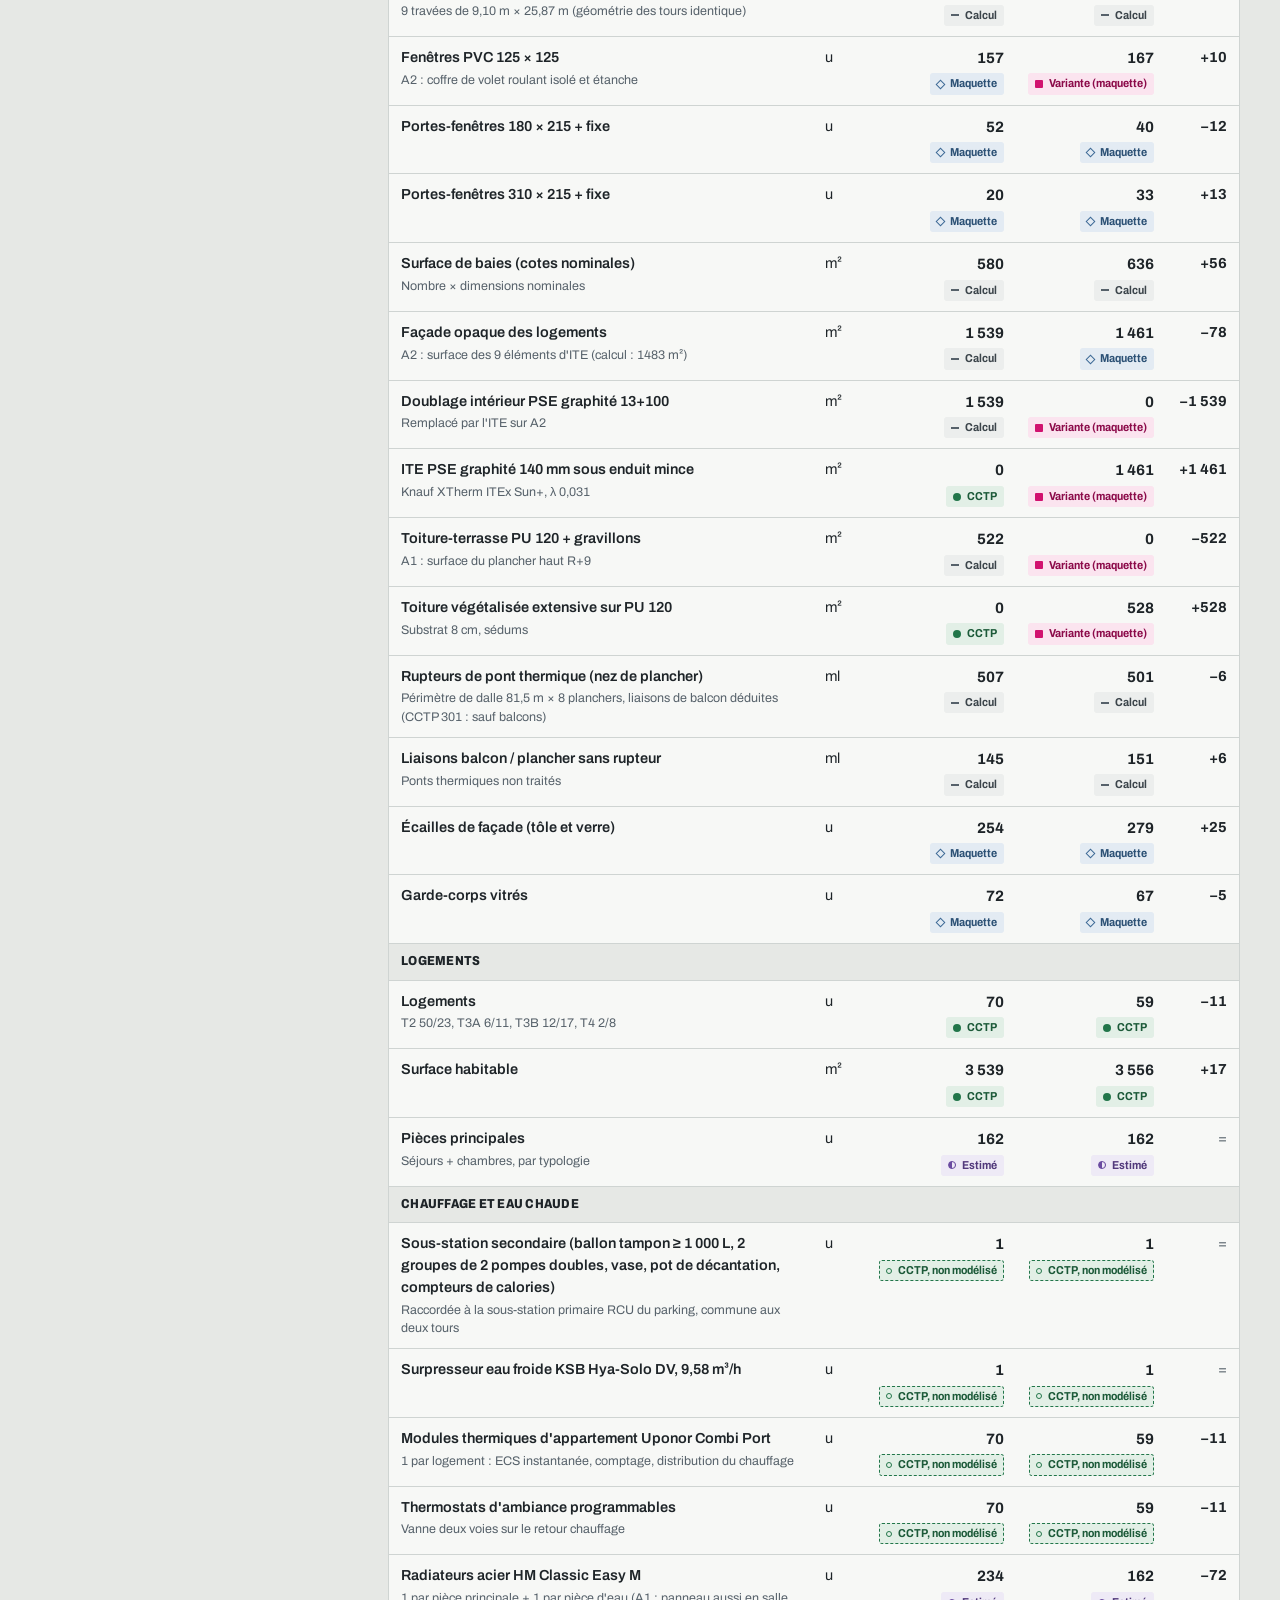
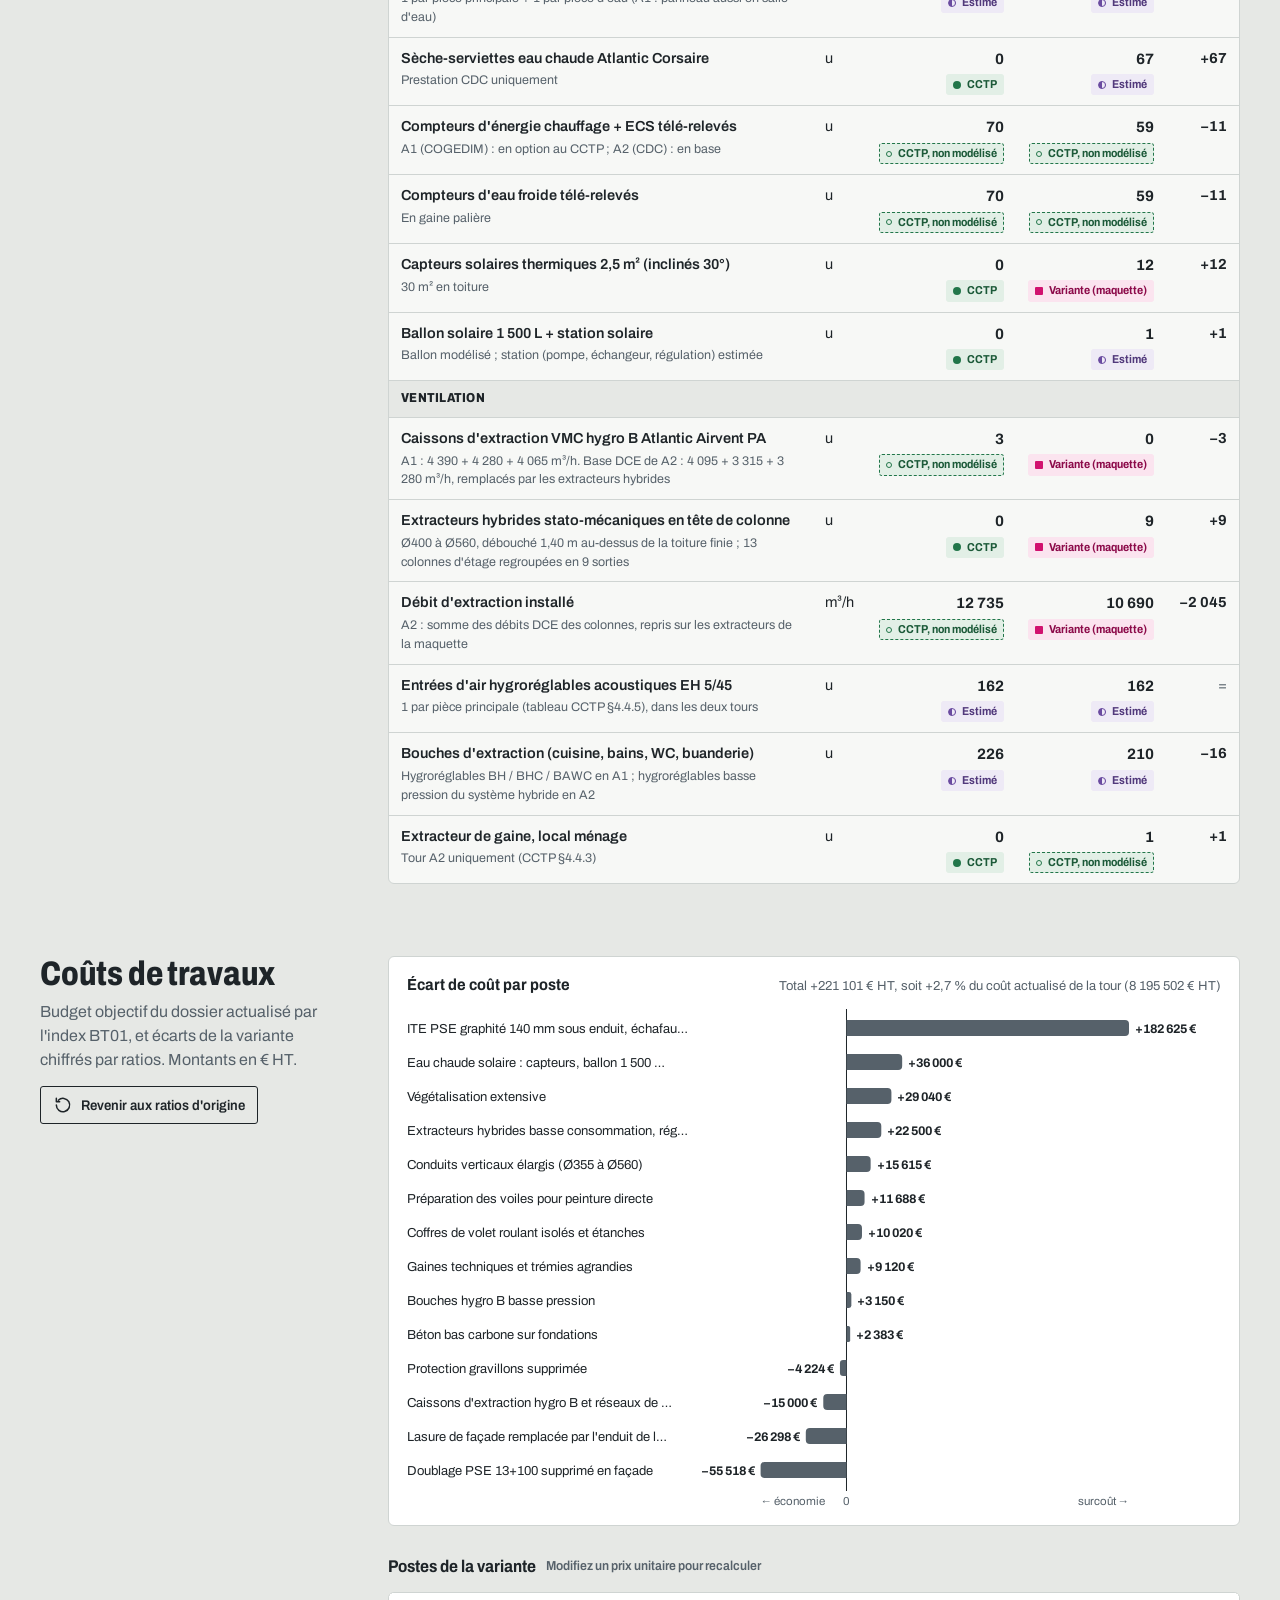
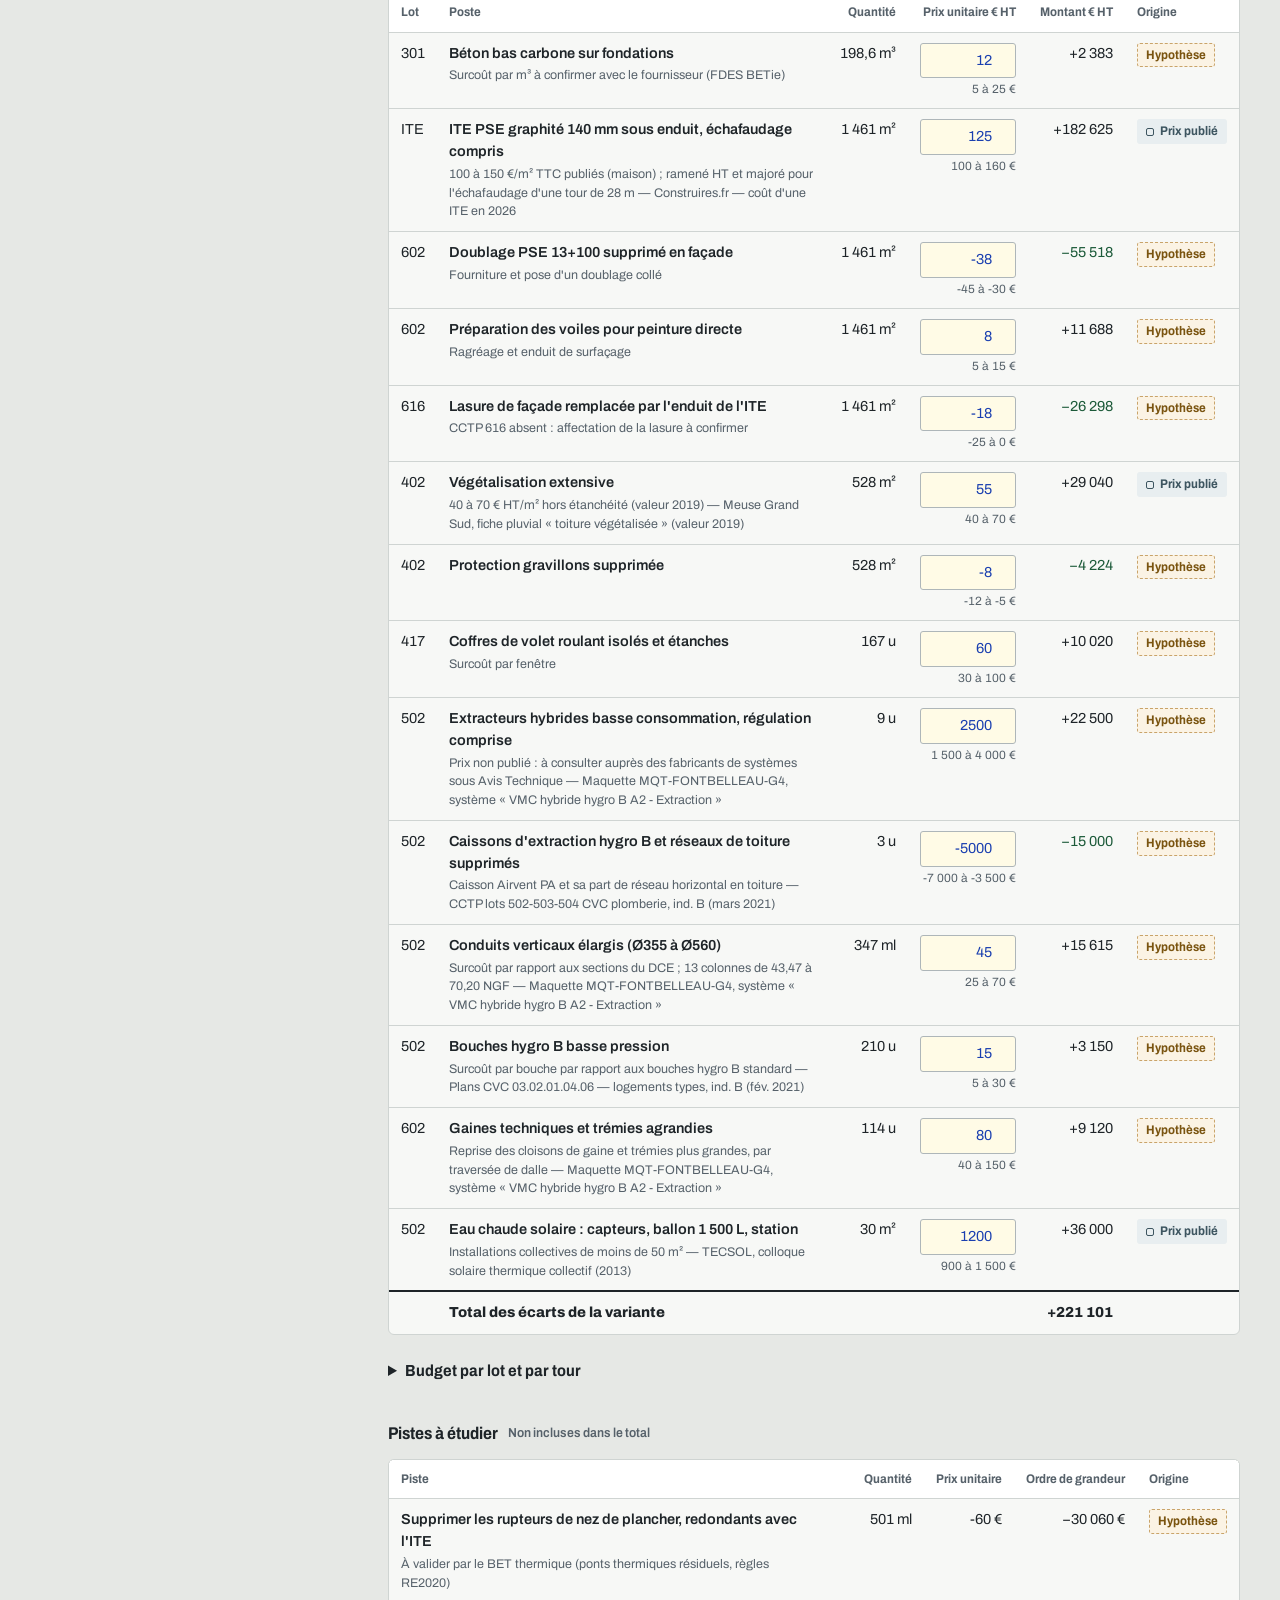
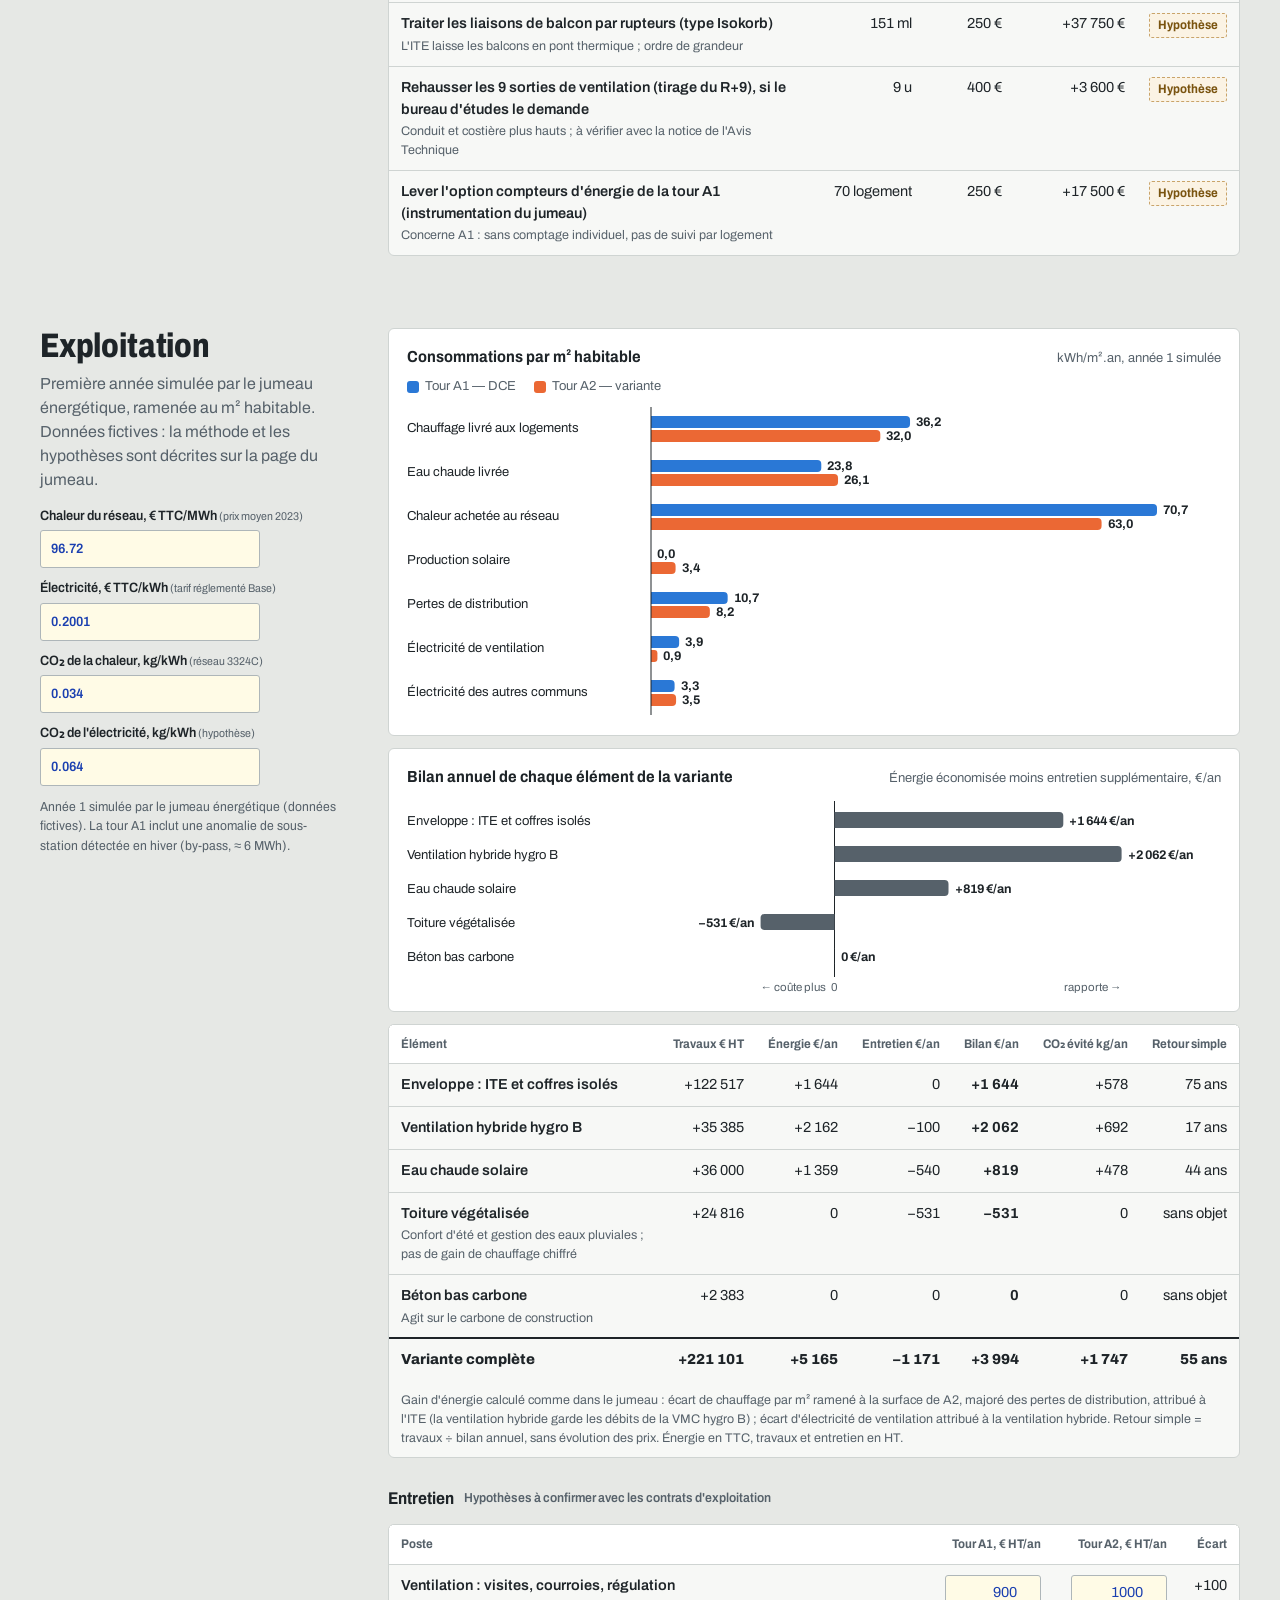
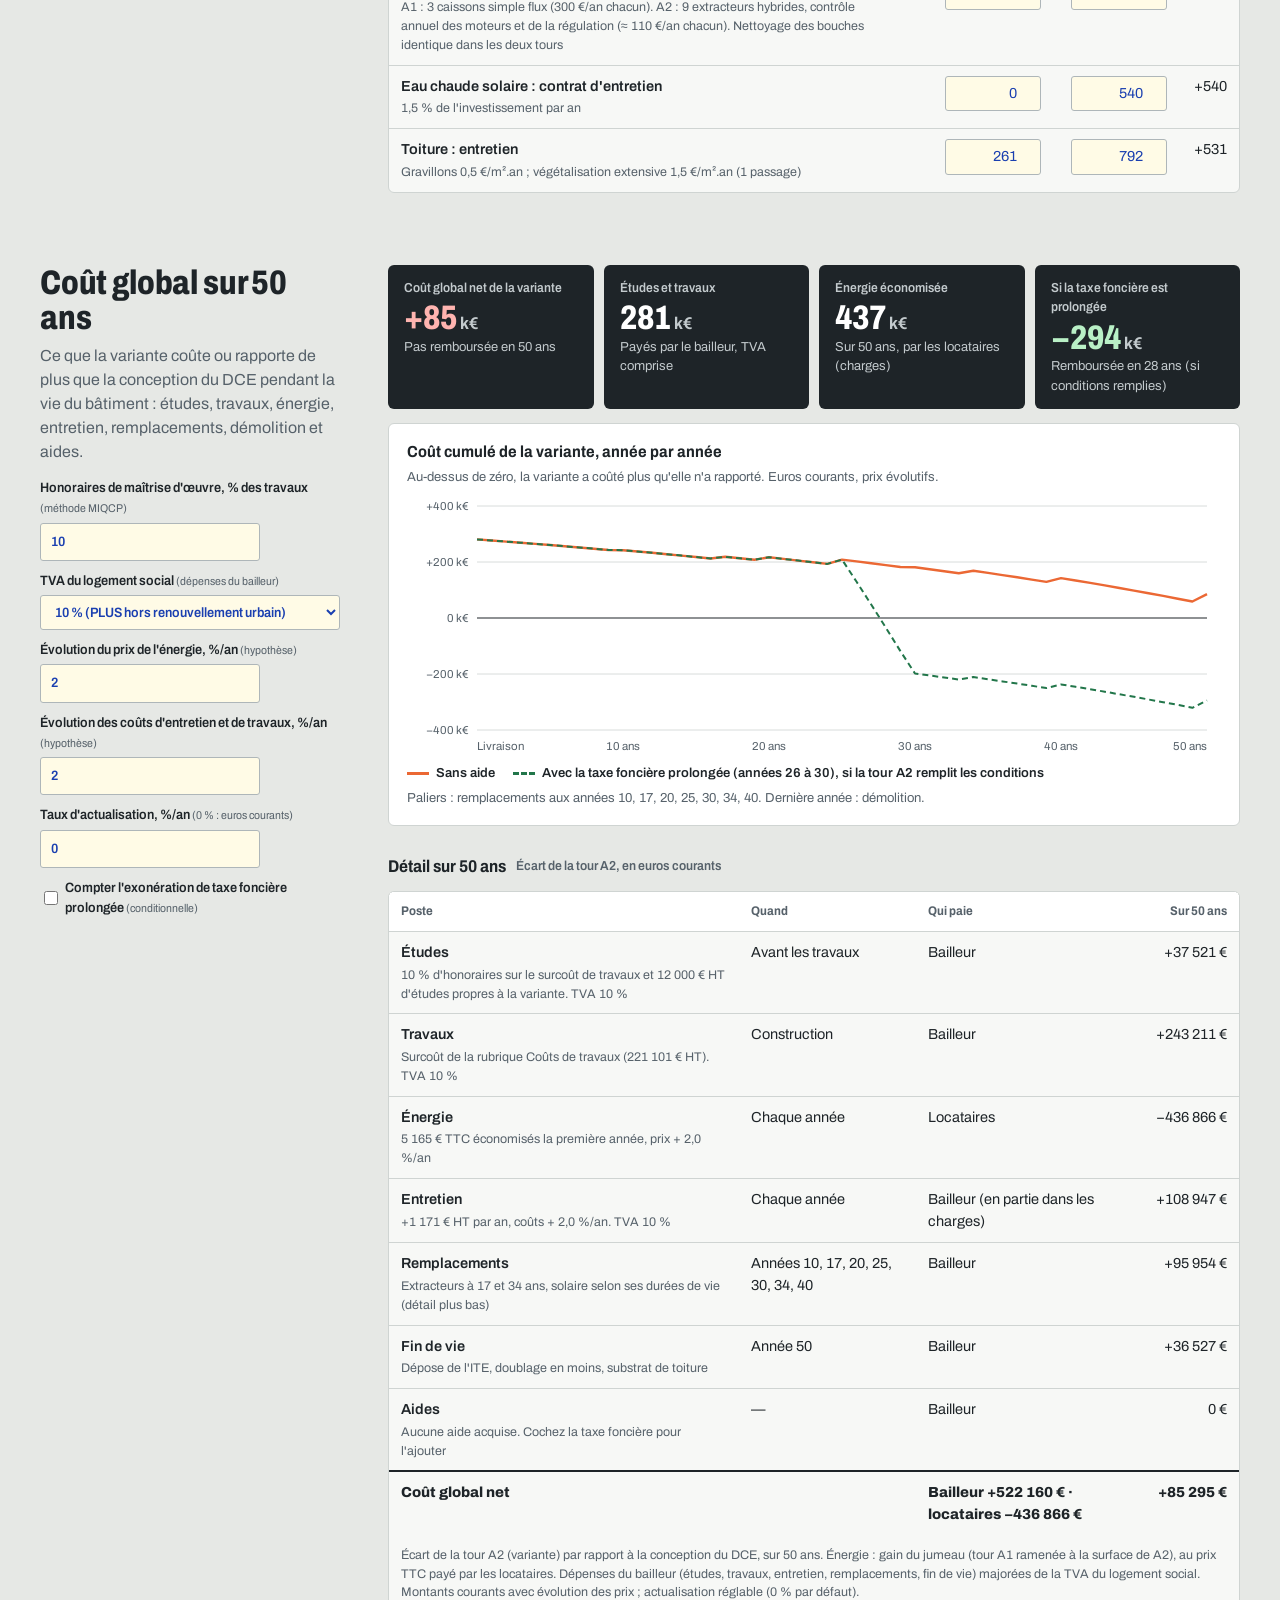
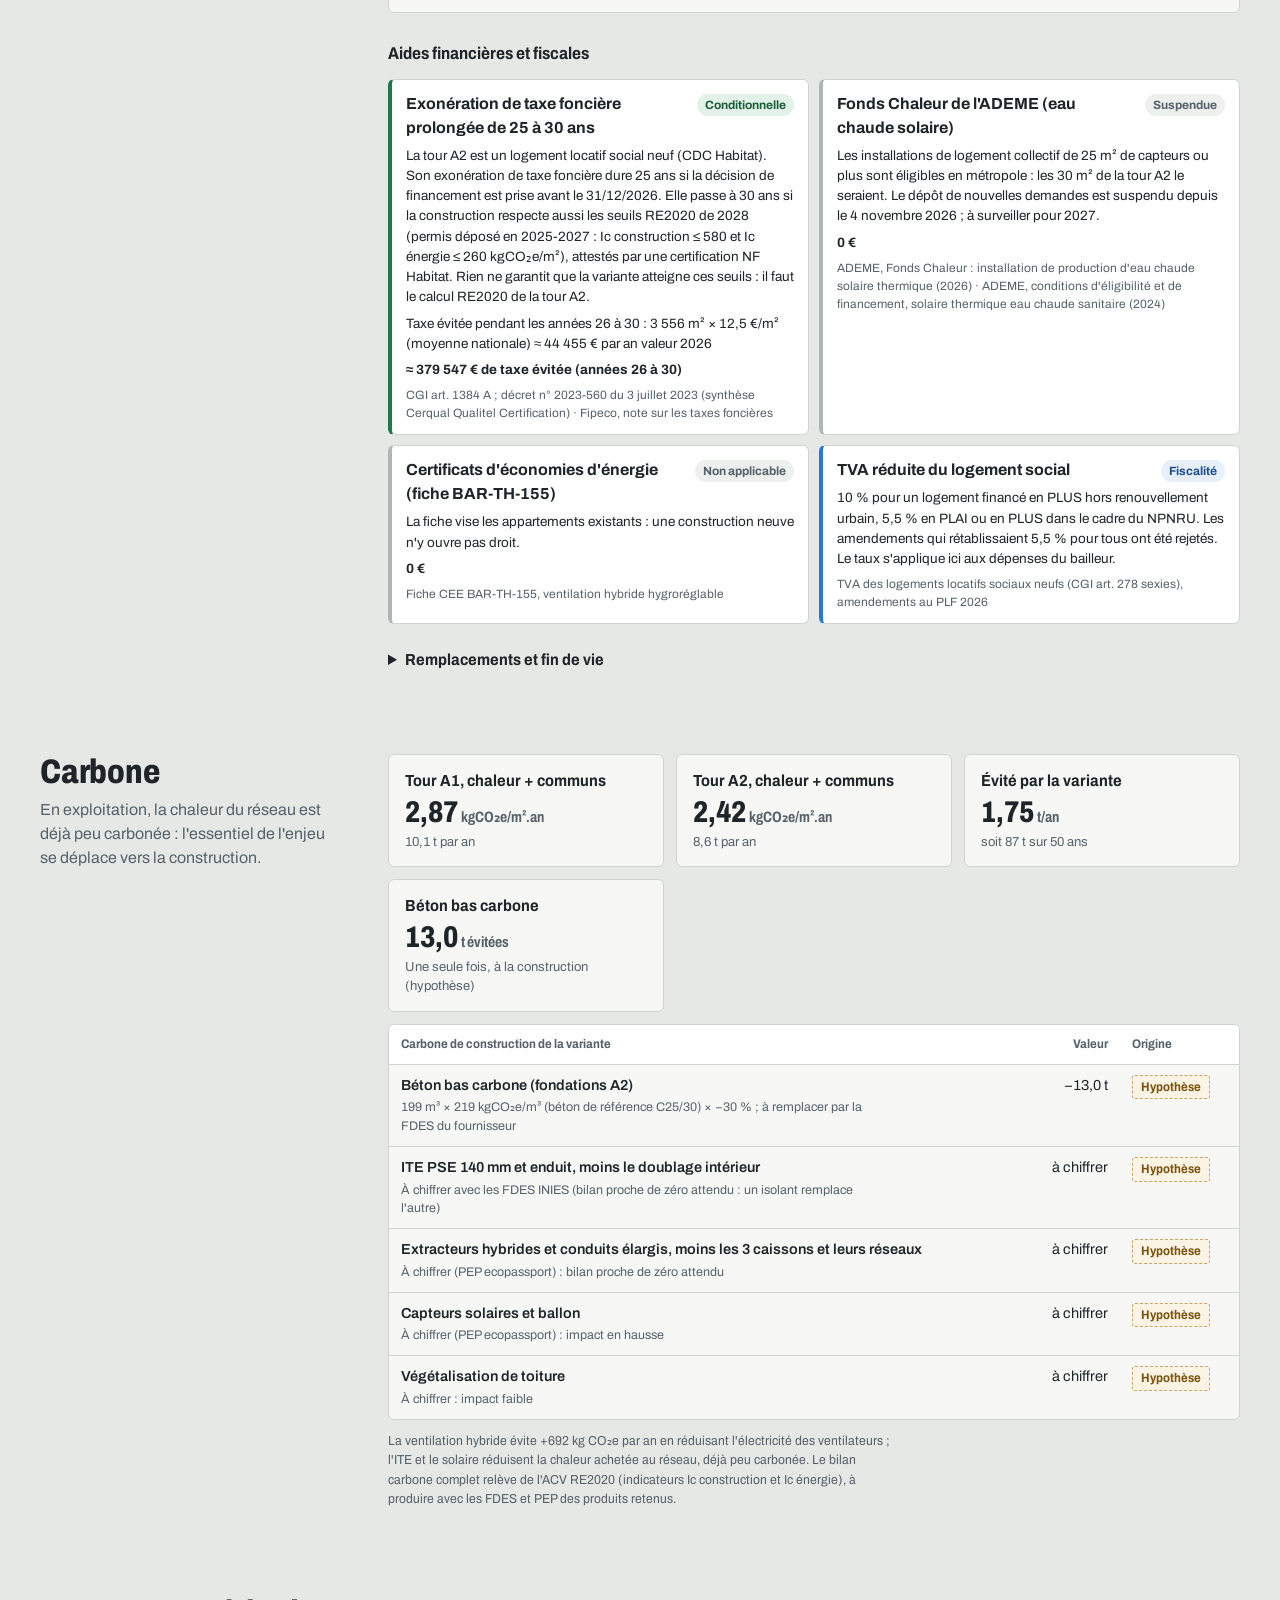
==== commit 5a3dc9df: "Comparatif : coût global sur 50 ans (études, travaux, énergie, entretien, remplacements, fin de vie," ====
--- a/comparatif/index.html
+++ b/comparatif/index.html
@@ -60,6 +60,7 @@
       <li><a href="#quantites">Quantités</a></li>
       <li><a href="#couts">Coûts de travaux</a></li>
       <li><a href="#exploitation">Exploitation</a></li>
+      <li><a href="#cout-global">Coût global</a></li>
       <li><a href="#carbone">Carbone</a></li>
       <li><a href="#sources">Sources</a></li>
     </ul>
@@ -77,7 +78,7 @@
     </div>
   </section>
 
-  <section class="sec" id="lots" aria-labelledby="h-lots">
+  <section class="sec" id="lots" aria-labelledby="h-lots" data-fold="Afficher les lots">
     <div class="sec-head">
       <h2 id="h-lots">Lot par lot</h2>
       <p>Solution de chaque tour, d'après les CCTP du marché et la variante modélisée.</p>
@@ -89,7 +90,7 @@
     <div class="sec-body" data-bind="lots"></div>
   </section>
 
-  <section class="sec" id="quantites" aria-labelledby="h-qte">
+  <section class="sec" id="quantites" aria-labelledby="h-qte" data-fold="Afficher les quantités">
     <div class="sec-head">
       <h2 id="h-qte">Quantités</h2>
       <p>Chaque valeur porte son origine : mesurée dans la maquette, prévue au CCTP sans être modélisée, calculée ou dénombrée par typologie.</p>
@@ -98,7 +99,7 @@
     <div class="sec-body" data-bind="quantites"></div>
   </section>
 
-  <section class="sec" id="couts" aria-labelledby="h-couts">
+  <section class="sec" id="couts" aria-labelledby="h-couts" data-fold="Afficher les coûts par poste">
     <div class="sec-head">
       <h2 id="h-couts">Coûts de travaux</h2>
       <p>Budget objectif du dossier actualisé par l'index BT01, et écarts de la variante chiffrés par ratios. Montants en € HT.</p>
@@ -141,6 +142,31 @@
     </div>
   </section>
 
+  <section class="sec" id="cout-global" aria-labelledby="h-cg">
+    <div class="sec-head">
+      <h2 id="h-cg">Coût global sur 50 ans</h2>
+      <p>Ce que la variante coûte ou rapporte de plus que la conception du DCE pendant la vie du bâtiment : études, travaux, énergie, entretien, remplacements, démolition et aides.</p>
+      <form class="cmp-form" data-bind="cg-form" onsubmit="return false"></form>
+    </div>
+    <div class="sec-body">
+      <div class="cmp-kpis cg-kpis" data-bind="cg-kpis" aria-live="polite"></div>
+      <div class="card chart-card">
+        <div class="cc-head"><h3>Coût cumulé de la variante, année par année</h3><p data-bind="cg-sub"></p></div>
+        <div class="chart" data-bind="cg-chart"></div>
+        <div class="cg-legend" data-bind="cg-legend"></div>
+      </div>
+      <h3 class="sub">Détail sur 50 ans <span class="cmp-hint">Écart de la tour A2, en euros courants</span></h3>
+      <div class="table-wrap"><table class="cmp-table cg-table" data-bind="cg-table"></table></div>
+      <h3 class="sub">Aides financières et fiscales</h3>
+      <div class="cg-aides" data-bind="cg-aides"></div>
+      <details class="cmp-details">
+        <summary>Remplacements et fin de vie</summary>
+        <div class="table-wrap"><table class="cmp-table" data-bind="cg-rempl"></table></div>
+        <div class="table-wrap"><table class="cmp-table" data-bind="cg-fin"></table></div>
+      </details>
+    </div>
+  </section>
+
   <section class="sec" id="carbone" aria-labelledby="h-co2">
     <div class="sec-head">
       <h2 id="h-co2">Carbone</h2>
@@ -149,7 +175,7 @@
     <div class="sec-body" data-bind="carbone"></div>
   </section>
 
-  <section class="sec" id="sources" aria-labelledby="h-src">
+  <section class="sec" id="sources" aria-labelledby="h-src" data-fold="Afficher les sources">
     <div class="sec-head">
       <h2 id="h-src">Sources et méthode</h2>
       <p>Toutes les valeurs sont rattachées à une pièce du dossier, à la maquette, à un prix publié ou à une hypothèse déclarée.</p>
@@ -162,5 +188,6 @@
   </footer>
 </main>
 <div class="cmp-tip" data-bind="tip" role="tooltip" hidden></div>
+<script type="module" src="../assets/js/fold.js"></script>
 </body>
 </html>
--- a/assets/css/app.css
+++ b/assets/css/app.css
@@ -665,3 +665,23 @@
   .sitenav a { flex: 1; padding: 0 8px; font-size: 13.5px; }
 }
 @media print { .sitenav { display: none; } }
+
+/* ---------- rubriques repliables sur téléphone (assets/js/fold.js, identique dans les deux dépôts) ---------- */
+.fold-btn { display: none; }
+@media (max-width: 760px) {
+  .sec[data-fold] .fold-btn {
+    display: inline-flex; align-items: center; gap: 8px; margin-top: 14px; min-height: 42px; padding: 0 16px;
+    border-radius: 99px; border: 1px solid var(--graphite); background: var(--blanc); color: var(--graphite);
+    font: inherit; font-weight: 650; font-size: 14.5px; cursor: pointer;
+  }
+  .fold-btn svg { width: 16px; height: 16px; fill: none; stroke: currentColor; stroke-width: 2.2; transition: transform .2s; }
+  .sec[data-fold].is-open .fold-btn svg { transform: rotate(180deg); }
+  .sec[data-fold]:not(.is-open) > .sec-body { display: none; }
+  .sec[data-fold]:not(.is-open) > .sec-head > :not(h2):not(p):not(.fold-btn) { display: none; }
+}
+@media print { .sec[data-fold] > .sec-body { display: block !important; } .fold-btn { display: none !important; } }
+
+/* ---------- couleurs Veck Construction (même bloc que le passeport, sans la maquette) ---------- */
+:root { --or: #b89464; --or-fonce: #7a5c33; --or-trait: #9a7748; --noir-veck: #0b0b0d; --a1: #2a78d6; --a2: #eb6834; }
+.spray path { stroke: var(--or); }
+.secnav a[aria-current="true"] { border-bottom-color: var(--or-trait); }
--- a/assets/css/comparatif.css
+++ b/assets/css/comparatif.css
@@ -240,3 +240,34 @@
   .kpi { color: #000; background: #fff; border: 1px solid #999; }
 }
 @media (prefers-reduced-motion: reduce) { .dl { transition: none; } }
+
+/* couleurs Veck : or pour la marque, A2 en orange comme sa série */
+.cmp-vs { color: #7a5c33; }
+.tower[data-t="A2"] .ttag { background: rgba(235, 104, 52, .12); color: #a13d12; }
+
+/* ---------- coût global sur 50 ans ---------- */
+.cg-kpis { grid-template-columns: repeat(4, minmax(0, 1fr)); margin: 0 0 14px; max-width: none; padding: 0; }
+.cg-check { display: flex !important; align-items: center; gap: 8px; }
+.cg-check input { width: 18px; height: 18px; accent-color: #22764a; }
+.cmp-form select { padding: 8px 10px; border: 1.5px solid var(--trait-fort); border-radius: var(--r-s); background: #fffbe6; font: inherit; color: #1a3fb0; max-width: 320px; }
+.cg-legend { display: flex; flex-wrap: wrap; gap: 6px 18px; margin-top: 8px; font-size: 13px; color: var(--ardoise); }
+.cg-l { display: inline-flex; align-items: center; gap: 7px; font-weight: 600; color: var(--graphite); }
+.cg-l::before { content: ''; width: 22px; height: 0; border-top: 3px solid var(--c); }
+.cg-l.is-dash::before { border-top-style: dashed; }
+.cg-n { flex-basis: 100%; }
+.cg-aides { display: grid; grid-template-columns: repeat(2, minmax(0, 1fr)); gap: 10px; }
+.cg-aide { background: var(--blanc); border: 1px solid var(--trait); border-left: 4px solid var(--trait-fort); border-radius: var(--r-m); padding: 12px 14px; }
+.cg-aide.is-cond { border-left-color: #22764a; }
+.cg-aide.is-info { border-left-color: var(--a1); }
+.cg-aide p { margin: 6px 0 0; font-size: 13.5px; }
+.cg-aide-h { display: flex; justify-content: space-between; align-items: baseline; gap: 10px; }
+.cg-st { font-size: 12px; font-weight: 700; padding: 2px 8px; border-radius: 99px; background: #eef0ee; color: var(--ardoise); white-space: nowrap; }
+.cg-aide.is-cond .cg-st { background: #e3f2e8; color: #1b5e3a; }
+.cg-aide.is-info .cg-st { background: #e6effa; color: #1c4f8f; }
+.cg-amt { font-weight: 700; }
+.cg-src { font-size: 12px !important; color: var(--ardoise); }
+@media (max-width: 760px) {
+  .cg-kpis { grid-template-columns: 1fr 1fr; }
+  .cg-aides { grid-template-columns: 1fr; }
+  .cg-table th:nth-child(2), .cg-table td:nth-child(2) { display: none; }
+}
